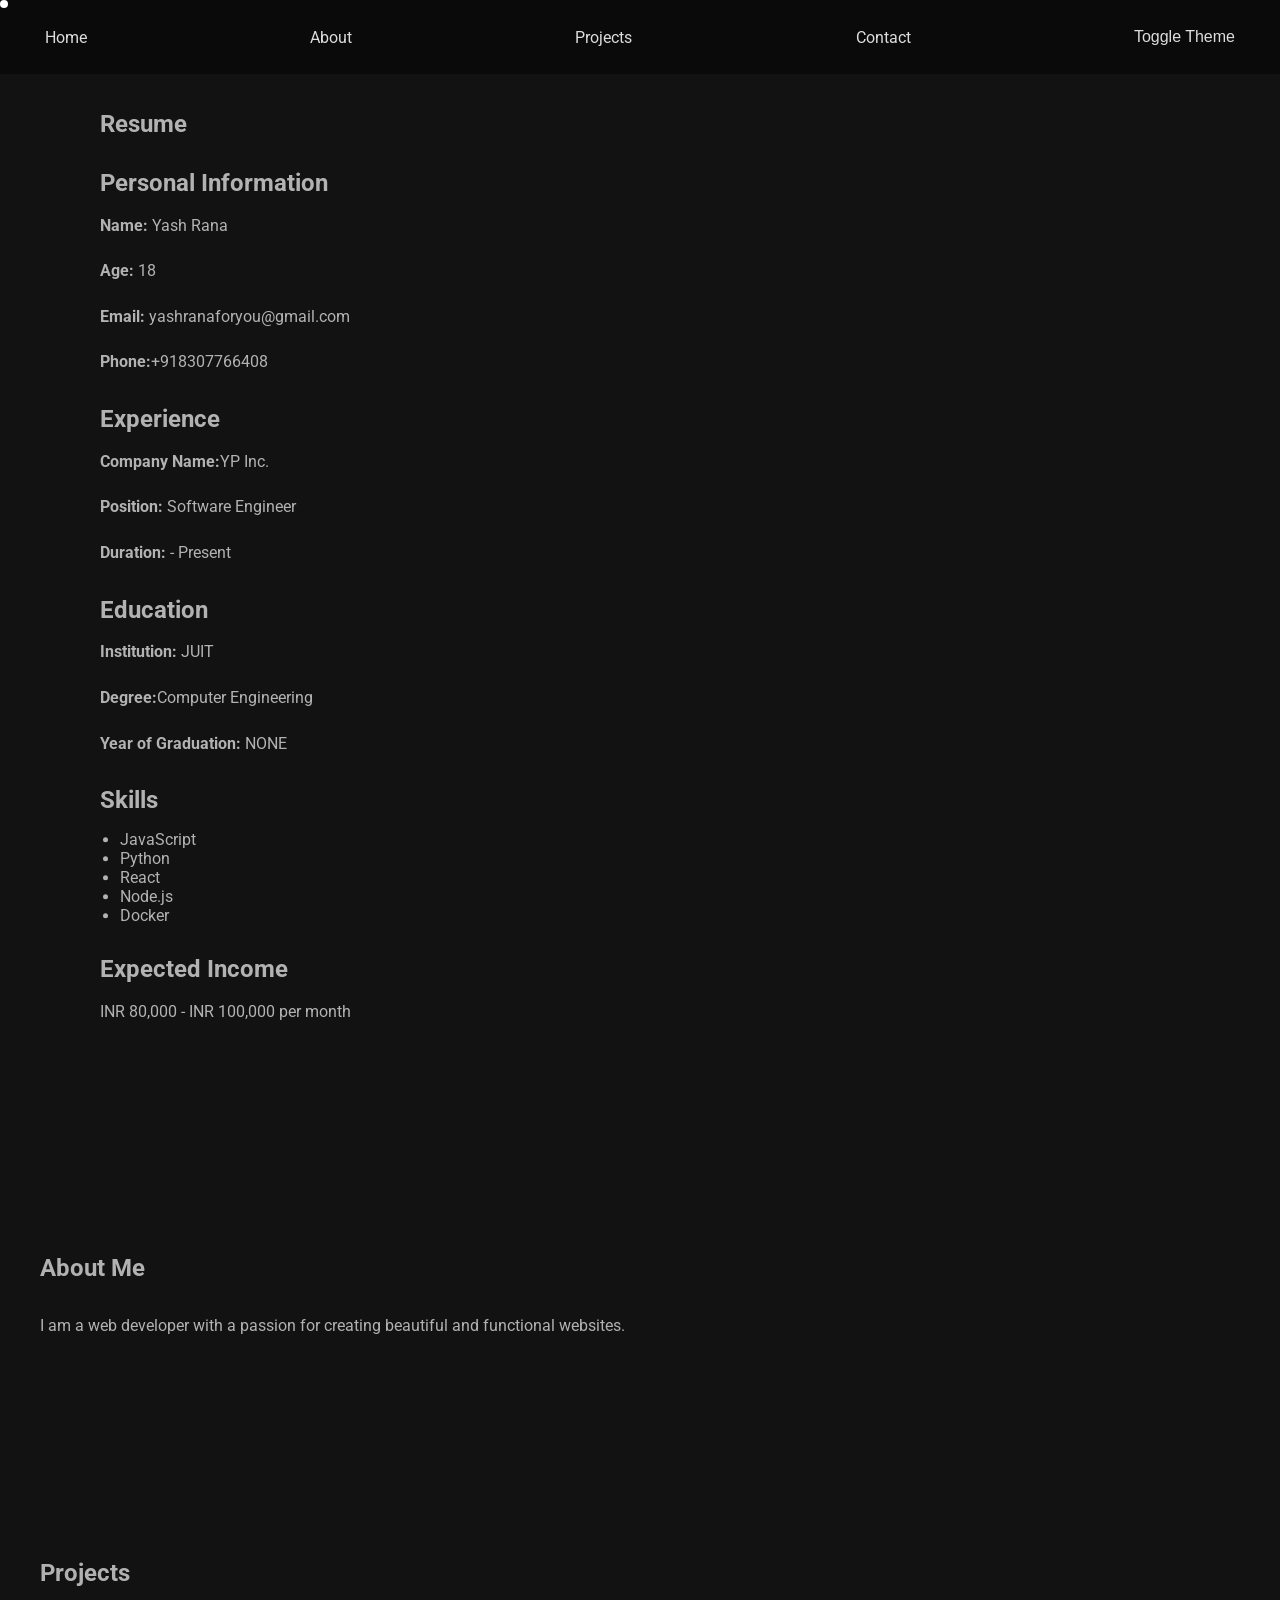
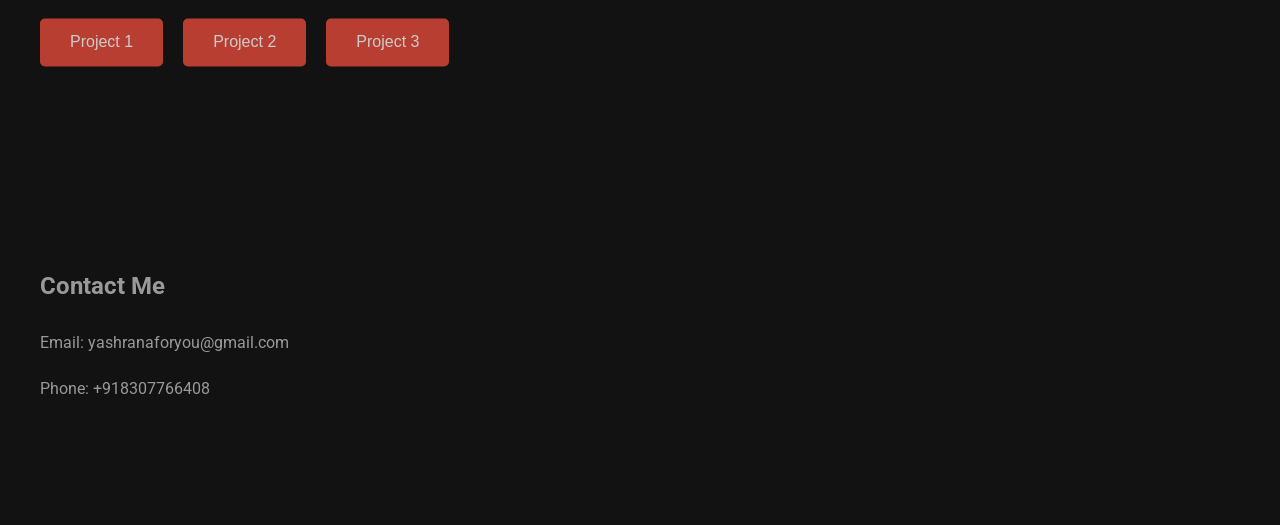
==== index.html @ a1713259 "update homepage layout" ====
<!DOCTYPE html>
<html lang="en">
<head>
    <meta charset="UTF-8">
    <meta name="viewport" content="width=device-width, initial-scale=1.0">
    <title>Portfolio</title>
    <link rel="stylesheet" href="styles.css">
    <link href="https://fonts.googleapis.com/css2?family=Roboto:wght@400;700&display=swap" rel="stylesheet">
</head>
<body class="dark-mode">

    <!-- Custom cursor -->
    <div id="cursor-dot"></div>
    <div id="cursor-glow"></div>

    <header>
        <nav>
            <ul>
                <li><a href="#home">Home</a></li>
                <li><a href="#about">About</a></li>
                <li><a href="#projects">Projects</a></li>
                <li><a href="#contact">Contact</a></li>
                <li><button id="theme-toggle">Toggle Theme</button></li>
            </ul>
        </nav>
    </header>

    <section id="home" class="animated-section">
        <div class="resume-tab">
            <h1>Resume</h1>
            <div class="resume-section">
                <h2>Personal Information</h2>
                <p><strong>Name:</strong> Yash Rana</p>
                <p><strong>Age:</strong> 18</p>
                <p><strong>Email:</strong> yashranaforyou@gmail.com</p>
                <p><strong>Phone:</strong>+918307766408</p>
            </div>
            <div class="resume-section">
                <h2>Experience</h2>
                <p><strong>Company Name:</strong>YP Inc.</p>
                <p><strong>Position:</strong> Software Engineer</p>
                <p><strong>Duration:</strong> - Present</p>
            </div>
            <div class="resume-section">
                <h2>Education</h2>
                <p><strong>Institution:</strong> JUIT </p>
                <p><strong>Degree:</strong>Computer Engineering</p>
                <p><strong>Year of Graduation:</strong> NONE </p>
            </div>
            <div class="resume-section">
                <h2>Skills</h2>
                <ul>
                    <li>JavaScript</li>
                    <li>Python</li>
                    <li>React</li>
                    <li>Node.js</li>
                    <li>Docker</li>
                </ul>
            </div>
            <div class="resume-section">
                <h2>Expected Income</h2>
                <p>INR 80,000 - INR 100,000 per month</p>
            </div>
        </div>
    </section>

    <section id="about" class="animated-section">
        <h2>About Me</h2>
        <p>I am a web developer with a passion for creating beautiful and functional websites.</p>
    </section>

    <section id="projects" class="animated-section">
        <h2>Projects</h2>
        <ul>
            <li><button class="pop-button" onclick="window.location.href='Project1.html'">Project 1</button></li>
            <li><button class="pop-button" onclick="window.location.href='Project2.html'">Project 2</button></li>
            <li><button class="pop-button" onclick="window.location.href='Project3.html'">Project 3</button></li>
        </ul>
    </section>

    <section id="contact" class="animated-section">
        <h2>Contact Me</h2>
        <p>Email: yashranaforyou@gmail.com</p>
        <p>Phone: +918307766408</p>
    </section>

    <script src="https://cdnjs.cloudflare.com/ajax/libs/gsap/3.9.1/gsap.min.js"></script>
    <script src="script.js"></script>
</body>
</html>
---- styles.css ----
/* ── Reset ─────────────────────────────────────── */
* {
    margin: 0;
    padding: 0;
    box-sizing: border-box;
    cursor: none;
}

/* ── Themes ─────────────────────────────────────── */
body.dark-mode {
    background-color: #121212;
    color: #ddd;
    font-family: 'Roboto', sans-serif;
}

body.light-mode {
    background-color: #f9f9f9;
    color: #333;
    font-family: 'Roboto', sans-serif;
}

/* ── Custom Cursor ──────────────────────────────── */

/* The tiny sharp dot — sits exactly on the pointer */
#cursor-dot {
    position: fixed;
    width: 8px;
    height: 8px;
    background: #fff;
    border-radius: 50%;
    pointer-events: none;
    z-index: 999999;
    /* JS will drive left/top via translate so we start off-screen */
    top: 0;
    left: 0;
    will-change: transform;
}

/* The glowing ring that lags behind */
#cursor-glow {
    position: fixed;
    width: 40px;
    height: 40px;
    border-radius: 50%;
    pointer-events: none;
    z-index: 999998;
    top: 0;
    left: 0;
    will-change: transform;
    /* Glowing ring effect */
    border: 2px solid rgba(255, 255, 255, 0.85);
    box-shadow:
        0 0 8px rgba(255, 255, 255, 0.6),
        0 0 20px rgba(255, 255, 255, 0.3),
        inset 0 0 8px rgba(255, 255, 255, 0.1);
    transition: width 0.2s ease, height 0.2s ease,
                border-color 0.2s ease, box-shadow 0.2s ease,
                background-color 0.2s ease;
}

/* Hover state — ring expands and pulses with accent color */
body.cursor-hover #cursor-glow {
    width: 56px;
    height: 56px;
    border-color: rgba(231, 76, 60, 0.9);
    background-color: rgba(231, 76, 60, 0.08);
    box-shadow:
        0 0 12px rgba(231, 76, 60, 0.7),
        0 0 30px rgba(231, 76, 60, 0.4),
        inset 0 0 12px rgba(231, 76, 60, 0.1);
}

body.cursor-hover #cursor-dot {
    background: #e74c3c;
    box-shadow: 0 0 6px #e74c3c;
}

/* ── Header / Nav ───────────────────────────────── */
header {
    background-color: #0a0a0a;
    padding: 20px 30px;
    position: fixed;
    top: 0;
    width: 100%;
    z-index: 1000;
}

nav ul {
    list-style: none;
    display: flex;
    gap: 25px;
    justify-content: space-between;
    align-items: center;
}

nav a, nav button {
    text-decoration: none;
    color: inherit;
    padding: 8px 15px;
    transition: background-color 0.3s ease;
}

nav a:hover {
    background-color: #2a2a2a;
    border-radius: 5px;
}

#theme-toggle {
    background-color: transparent;
    border: none;
    font-size: 16px;
    color: inherit;
}

/* ── Sections ───────────────────────────────────── */
.animated-section {
    padding: 100px 40px;
    opacity: 0;
    transform: translateY(50px);
}

.animated-section h1, .animated-section h2 {
    font-weight: bold;
    margin-bottom: 30px;
    line-height: 1.2;
}

.animated-section p {
    line-height: 1.6;
    margin-bottom: 20px;
}

/* ── Resume ─────────────────────────────────────── */
.resume-tab {
    max-width: 800px;
    margin-left: 5%;
    text-align: left;
}

.resume-section {
    margin-bottom: 30px;
}

.resume-section h2 {
    font-weight: bold;
    margin-bottom: 15px;
}

.resume-section ul {
    list-style-type: disc;
    padding-left: 20px;
}

/* ── Project Buttons ────────────────────────────── */
#projects ul {
    list-style: none;
    display: flex;
    gap: 20px;
    flex-wrap: wrap;
}

.pop-button {
    padding: 15px 30px;
    font-size: 16px;
    color: #fff;
    background-color: #e74c3c;
    border: none;
    border-radius: 5px;
    transition: transform 0.3s ease, box-shadow 0.3s ease;
}

.pop-button:hover {
    transform: scale(1.05);
    box-shadow: 0 4px 20px rgba(231, 76, 60, 0.5);
}

.pop-button:focus {
    outline: none;
}
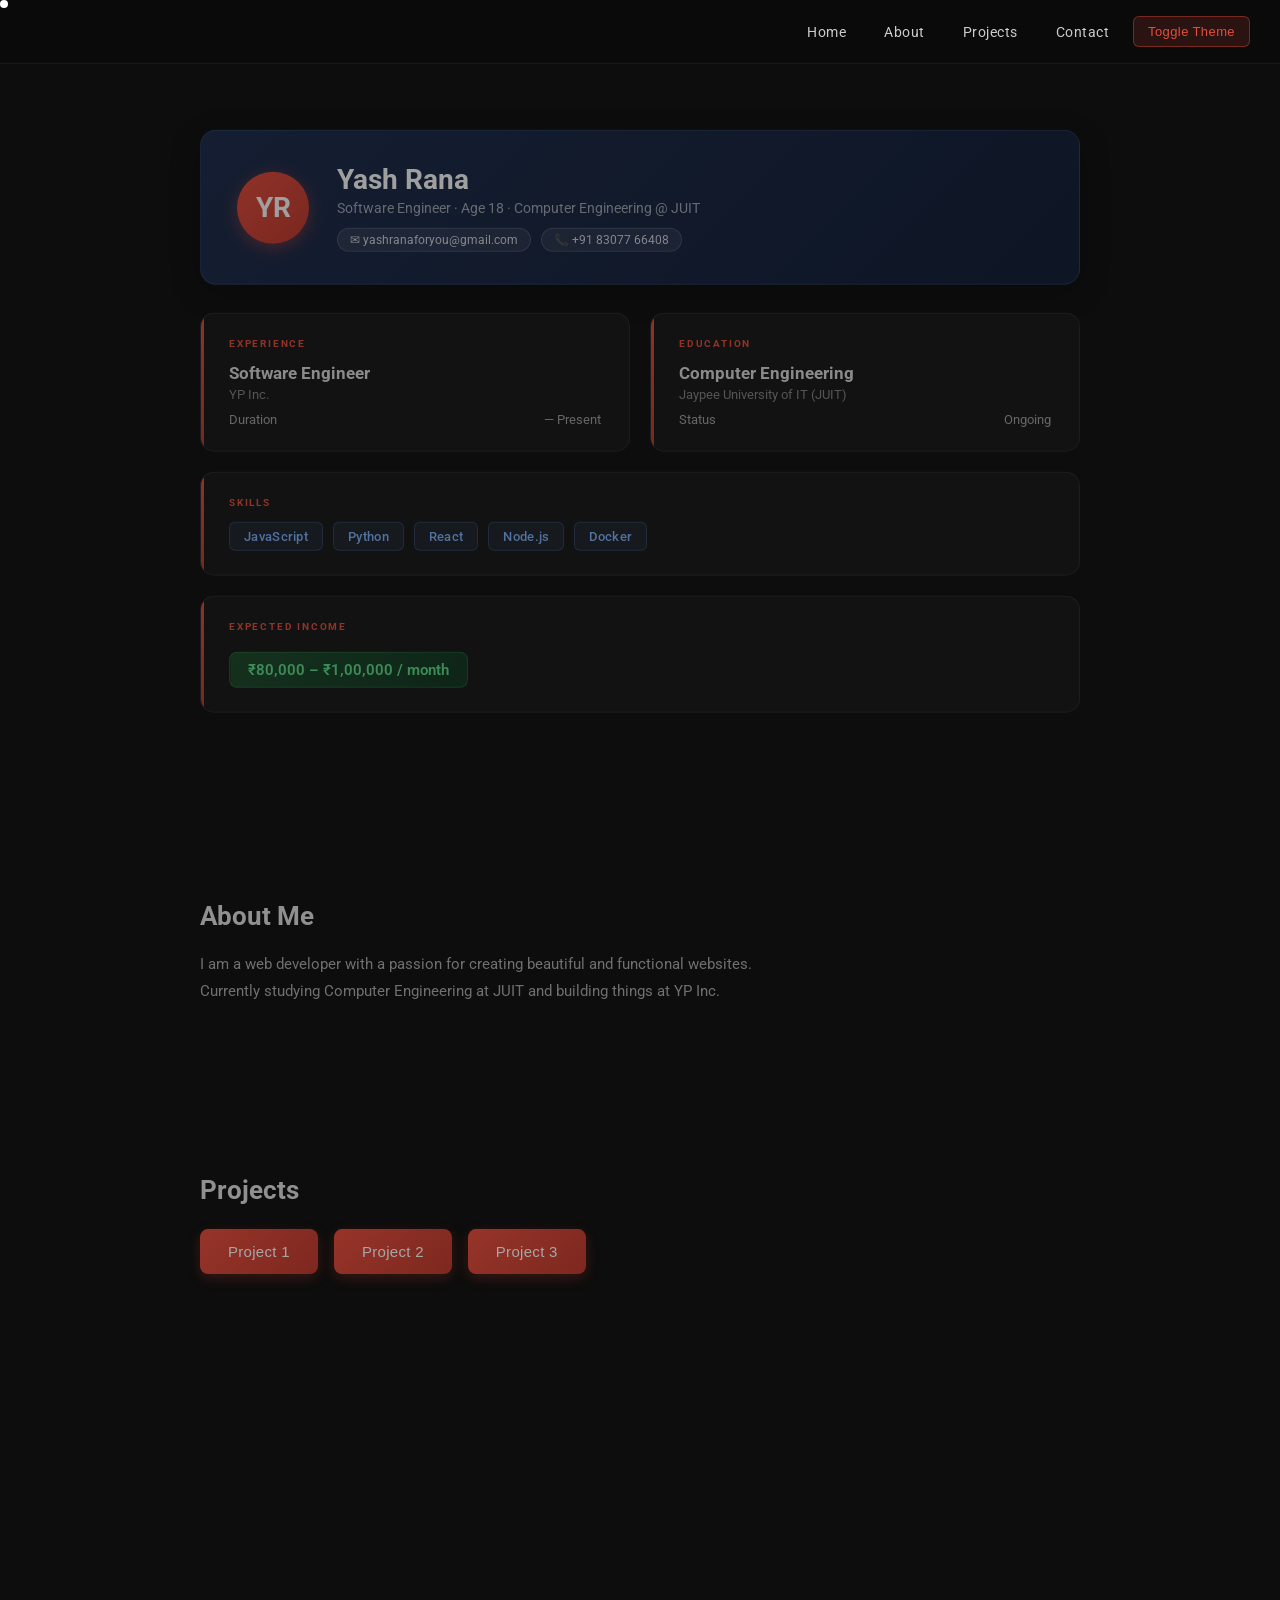
==== commit 64e78d18: "card changes" ====
--- a/index.html
+++ b/index.html
@@ -3,9 +3,9 @@
 <head>
     <meta charset="UTF-8">
     <meta name="viewport" content="width=device-width, initial-scale=1.0">
-    <title>Portfolio</title>
+    <title>Yash Rana — Portfolio</title>
     <link rel="stylesheet" href="styles.css">
-    <link href="https://fonts.googleapis.com/css2?family=Roboto:wght@400;700&display=swap" rel="stylesheet">
+    <link href="https://fonts.googleapis.com/css2?family=Roboto:wght@400;500;700&display=swap" rel="stylesheet">
 </head>
 <body class="dark-mode">
 
@@ -25,48 +25,73 @@
         </nav>
     </header>
 
+    <!-- HOME / RESUME -->
     <section id="home" class="animated-section">
         <div class="resume-tab">
-            <h1>Resume</h1>
-            <div class="resume-section">
-                <h2>Personal Information</h2>
-                <p><strong>Name:</strong> Yash Rana</p>
-                <p><strong>Age:</strong> 18</p>
-                <p><strong>Email:</strong> yashranaforyou@gmail.com</p>
-                <p><strong>Phone:</strong>+918307766408</p>
+
+            <!-- Profile Header Card -->
+            <div class="profile-header">
+                <div class="profile-avatar">YR</div>
+                <div class="profile-info">
+                    <h1>Yash Rana</h1>
+                    <p class="tagline">Software Engineer · Age 18 · Computer Engineering @ JUIT</p>
+                    <div class="contact-chips">
+                        <span class="chip">✉ yashranaforyou@gmail.com</span>
+                        <span class="chip">📞 +91 83077 66408</span>
+                    </div>
+                </div>
             </div>
-            <div class="resume-section">
-                <h2>Experience</h2>
-                <p><strong>Company Name:</strong>YP Inc.</p>
-                <p><strong>Position:</strong> Software Engineer</p>
-                <p><strong>Duration:</strong> - Present</p>
+
+            <!-- Experience + Education row -->
+            <div class="resume-grid">
+                <div class="resume-card">
+                    <div class="card-label">Experience</div>
+                    <div class="card-title">Software Engineer</div>
+                    <div class="card-subtitle">YP Inc.</div>
+                    <div class="card-row">
+                        <span>Duration</span>
+                        <span>— Present</span>
+                    </div>
+                </div>
+                <div class="resume-card">
+                    <div class="card-label">Education</div>
+                    <div class="card-title">Computer Engineering</div>
+                    <div class="card-subtitle">Jaypee University of IT (JUIT)</div>
+                    <div class="card-row">
+                        <span>Status</span>
+                        <span>Ongoing</span>
+                    </div>
+                </div>
             </div>
-            <div class="resume-section">
-                <h2>Education</h2>
-                <p><strong>Institution:</strong> JUIT </p>
-                <p><strong>Degree:</strong>Computer Engineering</p>
-                <p><strong>Year of Graduation:</strong> NONE </p>
+
+            <!-- Skills full-width -->
+            <div class="resume-grid full">
+                <div class="resume-card">
+                    <div class="card-label">Skills</div>
+                    <div class="skills-grid">
+                        <span class="skill-tag">JavaScript</span>
+                        <span class="skill-tag">Python</span>
+                        <span class="skill-tag">React</span>
+                        <span class="skill-tag">Node.js</span>
+                        <span class="skill-tag">Docker</span>
+                    </div>
+                </div>
             </div>
-            <div class="resume-section">
-                <h2>Skills</h2>
-                <ul>
-                    <li>JavaScript</li>
-                    <li>Python</li>
-                    <li>React</li>
-                    <li>Node.js</li>
-                    <li>Docker</li>
-                </ul>
+
+            <!-- Expected Income -->
+            <div class="resume-grid full">
+                <div class="resume-card">
+                    <div class="card-label">Expected Income</div>
+                    <div class="salary-badge">₹80,000 – ₹1,00,000 / month</div>
+                </div>
             </div>
-            <div class="resume-section">
-                <h2>Expected Income</h2>
-                <p>INR 80,000 - INR 100,000 per month</p>
-            </div>
+
         </div>
     </section>
 
     <section id="about" class="animated-section">
         <h2>About Me</h2>
-        <p>I am a web developer with a passion for creating beautiful and functional websites.</p>
+        <p>I am a web developer with a passion for creating beautiful and functional websites. Currently studying Computer Engineering at JUIT and building things at YP Inc.</p>
     </section>
 
     <section id="projects" class="animated-section">
@@ -81,7 +106,7 @@
     <section id="contact" class="animated-section">
         <h2>Contact Me</h2>
         <p>Email: yashranaforyou@gmail.com</p>
-        <p>Phone: +918307766408</p>
+        <p>Phone: +91 83077 66408</p>
     </section>
 
     <script src="https://cdnjs.cloudflare.com/ajax/libs/gsap/3.9.1/gsap.min.js"></script>
--- a/styles.css
+++ b/styles.css
@@ -7,36 +7,51 @@
 }
 
 /* ── Themes ─────────────────────────────────────── */
+:root {
+    --accent: #e74c3c;
+    --card-bg: rgba(255,255,255,0.04);
+    --card-border: rgba(255,255,255,0.08);
+    --tag-bg: rgba(231,76,60,0.15);
+    --tag-color: #e74c3c;
+}
+
 body.dark-mode {
-    background-color: #121212;
+    background-color: #0d0d0d;
     color: #ddd;
     font-family: 'Roboto', sans-serif;
+    --cursor-color: #ffffff;
+    --cursor-glow-border: rgba(255,255,255,0.85);
+    --cursor-glow-shadow1: rgba(255,255,255,0.6);
+    --cursor-glow-shadow2: rgba(255,255,255,0.3);
+    --cursor-glow-inset: rgba(255,255,255,0.1);
 }
 
 body.light-mode {
-    background-color: #f9f9f9;
-    color: #333;
+    background-color: #f4f6fb;
+    color: #1a1a2e;
     font-family: 'Roboto', sans-serif;
+    --cursor-color: #1a4fa8;
+    --cursor-glow-border: rgba(26,79,168,0.85);
+    --cursor-glow-shadow1: rgba(26,79,168,0.6);
+    --cursor-glow-shadow2: rgba(26,79,168,0.3);
+    --cursor-glow-inset: rgba(26,79,168,0.1);
 }
 
 /* ── Custom Cursor ──────────────────────────────── */
-
-/* The tiny sharp dot — sits exactly on the pointer */
 #cursor-dot {
     position: fixed;
     width: 8px;
     height: 8px;
-    background: #fff;
+    background: var(--cursor-color, #fff);
     border-radius: 50%;
     pointer-events: none;
     z-index: 999999;
-    /* JS will drive left/top via translate so we start off-screen */
     top: 0;
     left: 0;
     will-change: transform;
-}
-
-/* The glowing ring that lags behind */
+    transition: background 0.3s ease;
+}
+
 #cursor-glow {
     position: fixed;
     width: 40px;
@@ -47,18 +62,16 @@
     top: 0;
     left: 0;
     will-change: transform;
-    /* Glowing ring effect */
-    border: 2px solid rgba(255, 255, 255, 0.85);
+    border: 2px solid var(--cursor-glow-border, rgba(255,255,255,0.85));
     box-shadow:
-        0 0 8px rgba(255, 255, 255, 0.6),
-        0 0 20px rgba(255, 255, 255, 0.3),
-        inset 0 0 8px rgba(255, 255, 255, 0.1);
+        0 0 8px var(--cursor-glow-shadow1, rgba(255,255,255,0.6)),
+        0 0 20px var(--cursor-glow-shadow2, rgba(255,255,255,0.3)),
+        inset 0 0 8px var(--cursor-glow-inset, rgba(255,255,255,0.1));
     transition: width 0.2s ease, height 0.2s ease,
                 border-color 0.2s ease, box-shadow 0.2s ease,
                 background-color 0.2s ease;
 }
 
-/* Hover state — ring expands and pulses with accent color */
 body.cursor-hover #cursor-glow {
     width: 56px;
     height: 56px;
@@ -78,102 +91,354 @@
 /* ── Header / Nav ───────────────────────────────── */
 header {
     background-color: #0a0a0a;
-    padding: 20px 30px;
+    padding: 16px 30px;
     position: fixed;
     top: 0;
     width: 100%;
     z-index: 1000;
+    border-bottom: 1px solid rgba(255,255,255,0.06);
+    transition: background-color 0.3s ease;
+}
+
+body.light-mode header {
+    background-color: #1a1a2e;
+    border-bottom: 1px solid rgba(255,255,255,0.1);
 }
 
 nav ul {
     list-style: none;
     display: flex;
-    gap: 25px;
+    gap: 10px;
+    justify-content: flex-end;
+    align-items: center;
+    flex-wrap: wrap;
+}
+
+nav a {
+    text-decoration: none;
+    color: #ccc;
+    padding: 8px 14px;
+    border-radius: 6px;
+    font-size: 14px;
+    letter-spacing: 0.5px;
+    transition: background-color 0.3s ease, color 0.3s ease;
+    white-space: nowrap;
+}
+
+nav a:hover {
+    background-color: rgba(255,255,255,0.1);
+    color: #fff;
+}
+
+#theme-toggle {
+    background-color: rgba(231,76,60,0.15);
+    border: 1px solid rgba(231,76,60,0.4);
+    font-size: 13px;
+    color: #e74c3c;
+    padding: 7px 14px;
+    border-radius: 6px;
+    letter-spacing: 0.4px;
+    transition: background-color 0.3s ease;
+    white-space: nowrap;
+}
+
+#theme-toggle:hover {
+    background-color: rgba(231,76,60,0.3);
+}
+
+/* ── Sections ───────────────────────────────────── */
+.animated-section {
+    padding: 110px 40px 60px;
+    opacity: 0;
+    transform: translateY(50px);
+    max-width: 960px;
+    margin: 0 auto;
+}
+
+/* ── Resume / Home ──────────────────────────────── */
+.resume-tab {
+    width: 100%;
+}
+
+/* Profile header card */
+.profile-header {
+    display: flex;
+    align-items: center;
+    gap: 28px;
+    background: linear-gradient(135deg, #1b2a4a 0%, #0f1c35 100%);
+    border: 1px solid rgba(100,140,220,0.2);
+    border-radius: 16px;
+    padding: 32px 36px;
+    margin-bottom: 28px;
+    box-shadow: 0 8px 32px rgba(0,0,0,0.4);
+}
+
+body.light-mode .profile-header {
+    background: linear-gradient(135deg, #1b2a4a 0%, #0f1c35 100%);
+    color: #fff;
+}
+
+.profile-avatar {
+    width: 72px;
+    height: 72px;
+    border-radius: 50%;
+    background: linear-gradient(135deg, #e74c3c, #c0392b);
+    display: flex;
+    align-items: center;
+    justify-content: center;
+    font-size: 28px;
+    font-weight: 700;
+    color: #fff;
+    flex-shrink: 0;
+    box-shadow: 0 4px 16px rgba(231,76,60,0.4);
+}
+
+.profile-info h1 {
+    font-size: 28px;
+    font-weight: 700;
+    color: #fff;
+    margin-bottom: 4px;
+}
+
+.profile-info .tagline {
+    color: rgba(255,255,255,0.6);
+    font-size: 14px;
+    margin-bottom: 12px;
+}
+
+.profile-info .contact-chips {
+    display: flex;
+    gap: 10px;
+    flex-wrap: wrap;
+}
+
+.chip {
+    background: rgba(255,255,255,0.08);
+    border: 1px solid rgba(255,255,255,0.14);
+    color: rgba(255,255,255,0.8);
+    padding: 4px 12px;
+    border-radius: 20px;
+    font-size: 12px;
+}
+
+/* Grid for cards */
+.resume-grid {
+    display: grid;
+    grid-template-columns: 1fr 1fr;
+    gap: 20px;
+    margin-bottom: 20px;
+}
+
+.resume-grid.full {
+    grid-template-columns: 1fr;
+}
+
+/* Individual cards */
+.resume-card {
+    background: var(--card-bg, rgba(255,255,255,0.04));
+    border: 1px solid var(--card-border, rgba(255,255,255,0.08));
+    border-radius: 14px;
+    padding: 24px 28px;
+    position: relative;
+    overflow: hidden;
+    transition: border-color 0.3s ease, transform 0.2s ease;
+}
+
+body.light-mode .resume-card {
+    background: #fff;
+    border: 1px solid #d8e3f0;
+    box-shadow: 0 2px 12px rgba(26,79,168,0.06);
+}
+
+.resume-card:hover {
+    border-color: rgba(231,76,60,0.35);
+    transform: translateY(-2px);
+}
+
+.resume-card::before {
+    content: '';
+    position: absolute;
+    top: 0; left: 0;
+    width: 3px;
+    height: 100%;
+    background: linear-gradient(180deg, #e74c3c, #c0392b);
+    border-radius: 2px 0 0 2px;
+}
+
+.card-label {
+    font-size: 10px;
+    font-weight: 700;
+    letter-spacing: 1.8px;
+    text-transform: uppercase;
+    color: #e74c3c;
+    margin-bottom: 14px;
+}
+
+.card-title {
+    font-size: 17px;
+    font-weight: 700;
+    margin-bottom: 4px;
+    color: inherit;
+}
+
+.card-subtitle {
+    font-size: 13px;
+    opacity: 0.55;
+    margin-bottom: 10px;
+}
+
+.card-row {
+    display: flex;
     justify-content: space-between;
     align-items: center;
-}
-
-nav a, nav button {
-    text-decoration: none;
-    color: inherit;
-    padding: 8px 15px;
-    transition: background-color 0.3s ease;
-}
-
-nav a:hover {
-    background-color: #2a2a2a;
-    border-radius: 5px;
-}
-
-#theme-toggle {
-    background-color: transparent;
-    border: none;
-    font-size: 16px;
-    color: inherit;
-}
-
-/* ── Sections ───────────────────────────────────── */
-.animated-section {
-    padding: 100px 40px;
-    opacity: 0;
-    transform: translateY(50px);
-}
-
-.animated-section h1, .animated-section h2 {
-    font-weight: bold;
-    margin-bottom: 30px;
-    line-height: 1.2;
-}
-
-.animated-section p {
-    line-height: 1.6;
+    font-size: 13px;
+    margin-top: 6px;
+    opacity: 0.7;
+}
+
+/* Skills tags */
+.skills-grid {
+    display: flex;
+    flex-wrap: wrap;
+    gap: 10px;
+    margin-top: 4px;
+}
+
+.skill-tag {
+    background: linear-gradient(135deg, rgba(26,79,168,0.2), rgba(26,79,168,0.08));
+    border: 1px solid rgba(26,79,168,0.3);
+    color: #6fa3ef;
+    padding: 6px 14px;
+    border-radius: 6px;
+    font-size: 13px;
+    font-weight: 500;
+    letter-spacing: 0.3px;
+    transition: transform 0.15s ease;
+}
+
+body.dark-mode .skill-tag {
+    color: #7fb3ff;
+    border-color: rgba(100,160,255,0.25);
+    background: rgba(100,160,255,0.08);
+}
+
+.skill-tag:hover {
+    transform: scale(1.04);
+}
+
+/* Salary badge */
+.salary-badge {
+    display: inline-block;
+    background: linear-gradient(135deg, #1b4a2a, #0f3520);
+    border: 1px solid rgba(60,200,100,0.25);
+    color: #5de08a;
+    padding: 8px 18px;
+    border-radius: 8px;
+    font-size: 15px;
+    font-weight: 600;
+    margin-top: 6px;
+}
+
+/* ── About ──────────────────────────────────────── */
+#about h2 {
+    font-size: 26px;
+    font-weight: 700;
     margin-bottom: 20px;
 }
 
-/* ── Resume ─────────────────────────────────────── */
-.resume-tab {
-    max-width: 800px;
-    margin-left: 5%;
-    text-align: left;
-}
-
-.resume-section {
-    margin-bottom: 30px;
-}
-
-.resume-section h2 {
-    font-weight: bold;
-    margin-bottom: 15px;
-}
-
-.resume-section ul {
-    list-style-type: disc;
-    padding-left: 20px;
-}
-
-/* ── Project Buttons ────────────────────────────── */
+#about p {
+    font-size: 15px;
+    line-height: 1.8;
+    opacity: 0.75;
+    max-width: 600px;
+}
+
+/* ── Projects ───────────────────────────────────── */
+#projects h2 {
+    font-size: 26px;
+    font-weight: 700;
+    margin-bottom: 24px;
+}
+
 #projects ul {
     list-style: none;
     display: flex;
-    gap: 20px;
+    gap: 16px;
     flex-wrap: wrap;
 }
 
 .pop-button {
-    padding: 15px 30px;
-    font-size: 16px;
+    padding: 14px 28px;
+    font-size: 15px;
     color: #fff;
-    background-color: #e74c3c;
+    background: linear-gradient(135deg, #e74c3c, #c0392b);
     border: none;
-    border-radius: 5px;
-    transition: transform 0.3s ease, box-shadow 0.3s ease;
+    border-radius: 8px;
+    box-shadow: 0 4px 14px rgba(231,76,60,0.3);
+    transition: transform 0.2s ease, box-shadow 0.2s ease;
+    letter-spacing: 0.3px;
 }
 
 .pop-button:hover {
     transform: scale(1.05);
-    box-shadow: 0 4px 20px rgba(231, 76, 60, 0.5);
+    box-shadow: 0 6px 24px rgba(231,76,60,0.5);
 }
 
 .pop-button:focus {
     outline: none;
+}
+
+/* ── Contact ────────────────────────────────────── */
+#contact h2 {
+    font-size: 26px;
+    font-weight: 700;
+    margin-bottom: 20px;
+}
+
+#contact p {
+    font-size: 14px;
+    line-height: 2;
+    opacity: 0.7;
+}
+
+/* ── Mobile ─────────────────────────────────────── */
+@media (max-width: 700px) {
+    * { cursor: auto !important; }
+    #cursor-dot, #cursor-glow { display: none; }
+
+    header { padding: 12px 16px; }
+
+    nav ul {
+        gap: 6px;
+        justify-content: center;
+    }
+
+    nav a {
+        font-size: 12px;
+        padding: 6px 10px;
+    }
+
+    #theme-toggle {
+        font-size: 11px;
+        padding: 6px 10px;
+    }
+
+    .animated-section {
+        padding: 90px 20px 40px;
+    }
+
+    .profile-header {
+        flex-direction: column;
+        text-align: center;
+        padding: 24px 20px;
+        gap: 16px;
+    }
+
+    .profile-info .contact-chips {
+        justify-content: center;
+    }
+
+    .resume-grid {
+        grid-template-columns: 1fr;
+    }
 }
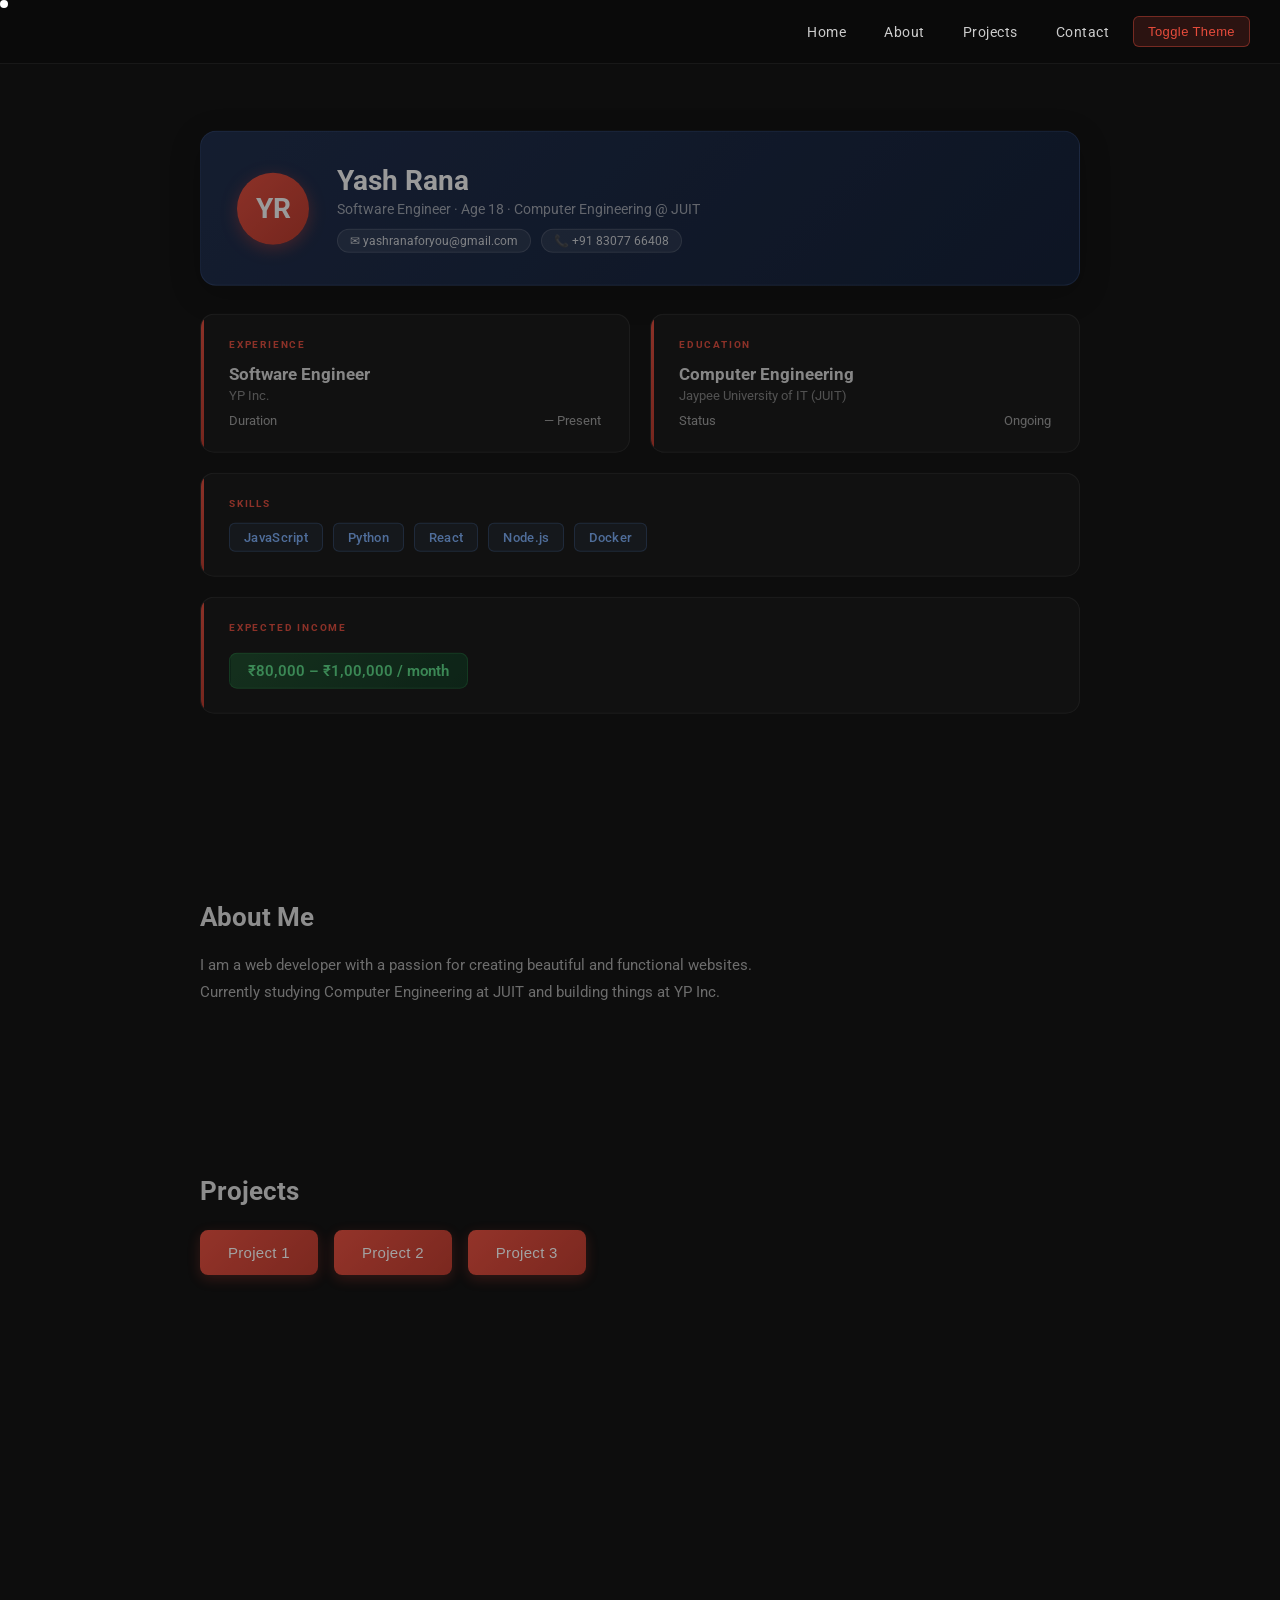
==== commit 8bd2fa34: "update" ====
--- a/index.html
+++ b/index.html
@@ -98,7 +98,7 @@
         <h2>Projects</h2>
         <ul>
             <li><button class="pop-button" onclick="window.location.href='Project1.html'">Project 1</button></li>
-            <li><button class="pop-button" onclick="window.location.href='Project2.html'">Project 2</button></li>
+            <li><button class="pop-button" onclick="window.location.href='P2/Project2.html'">Project 2</button></li>
             <li><button class="pop-button" onclick="window.location.href='Project3.html'">Project 3</button></li>
         </ul>
     </section>
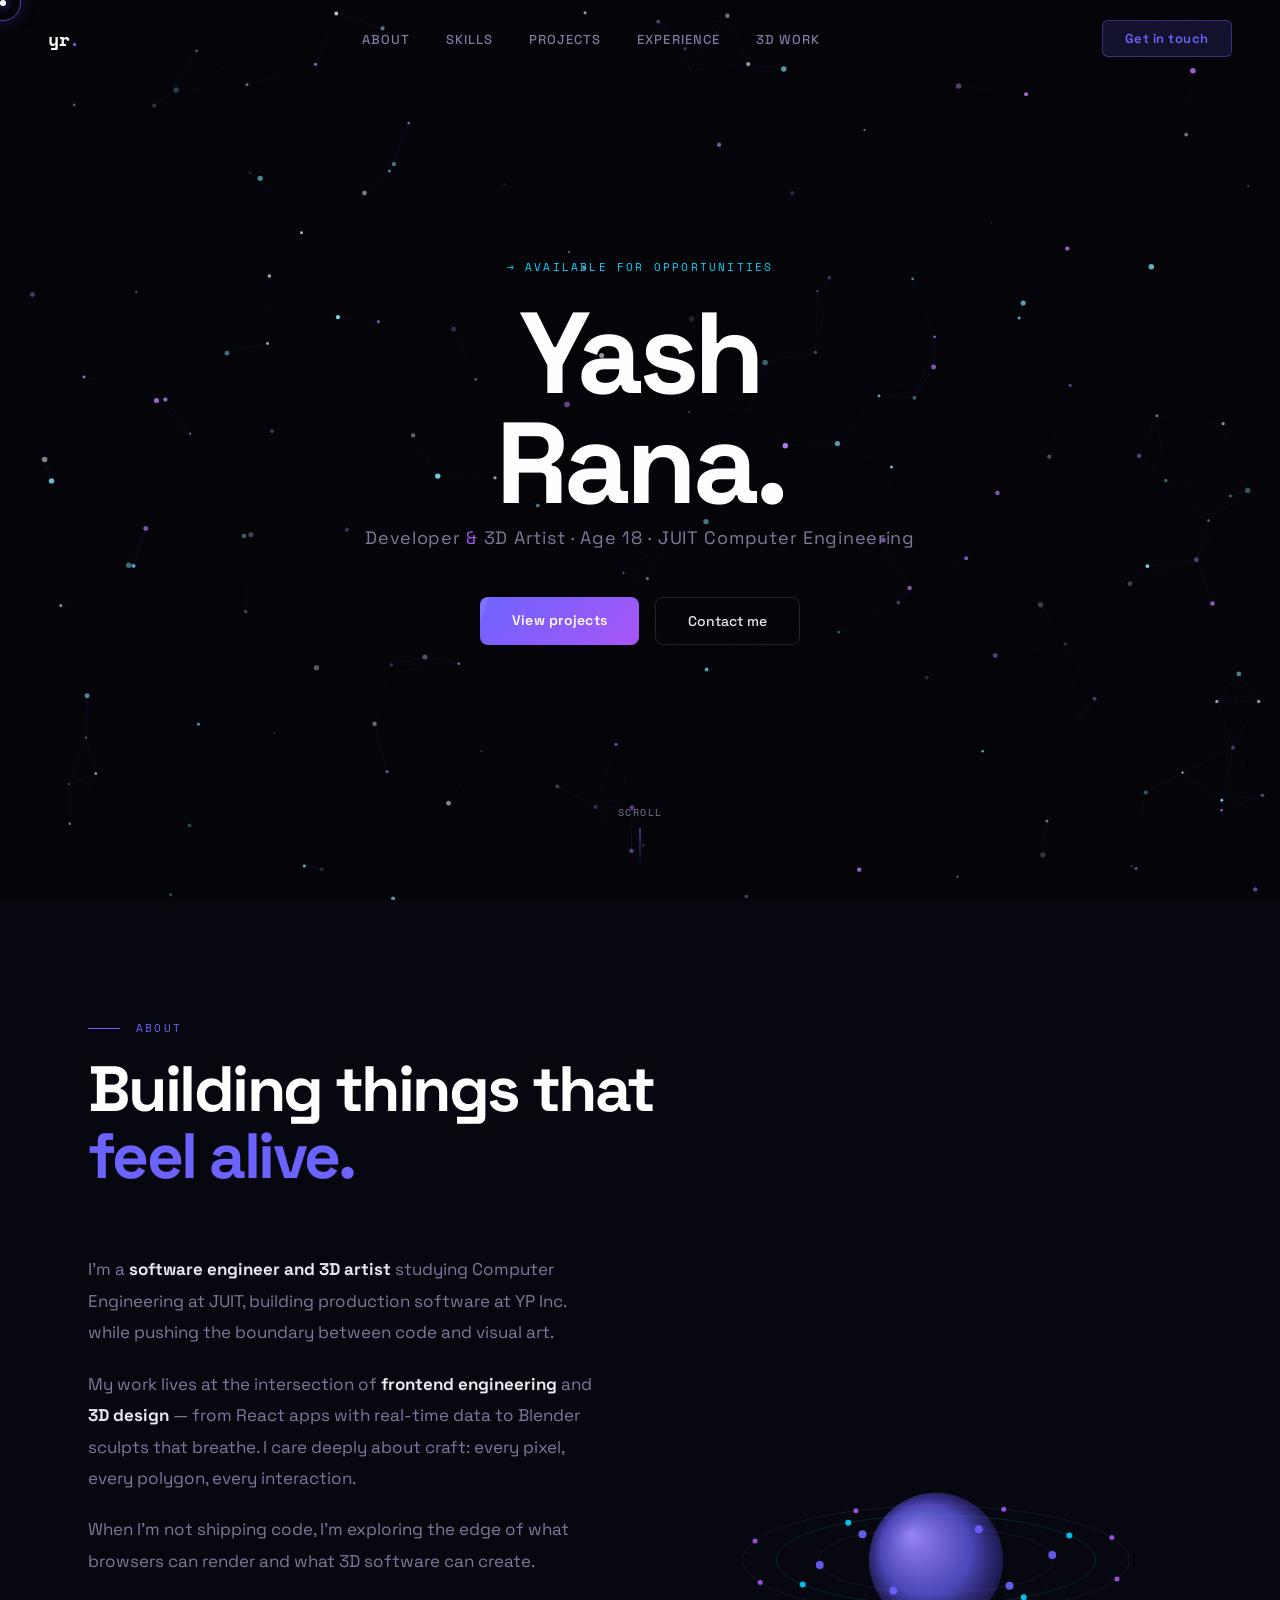
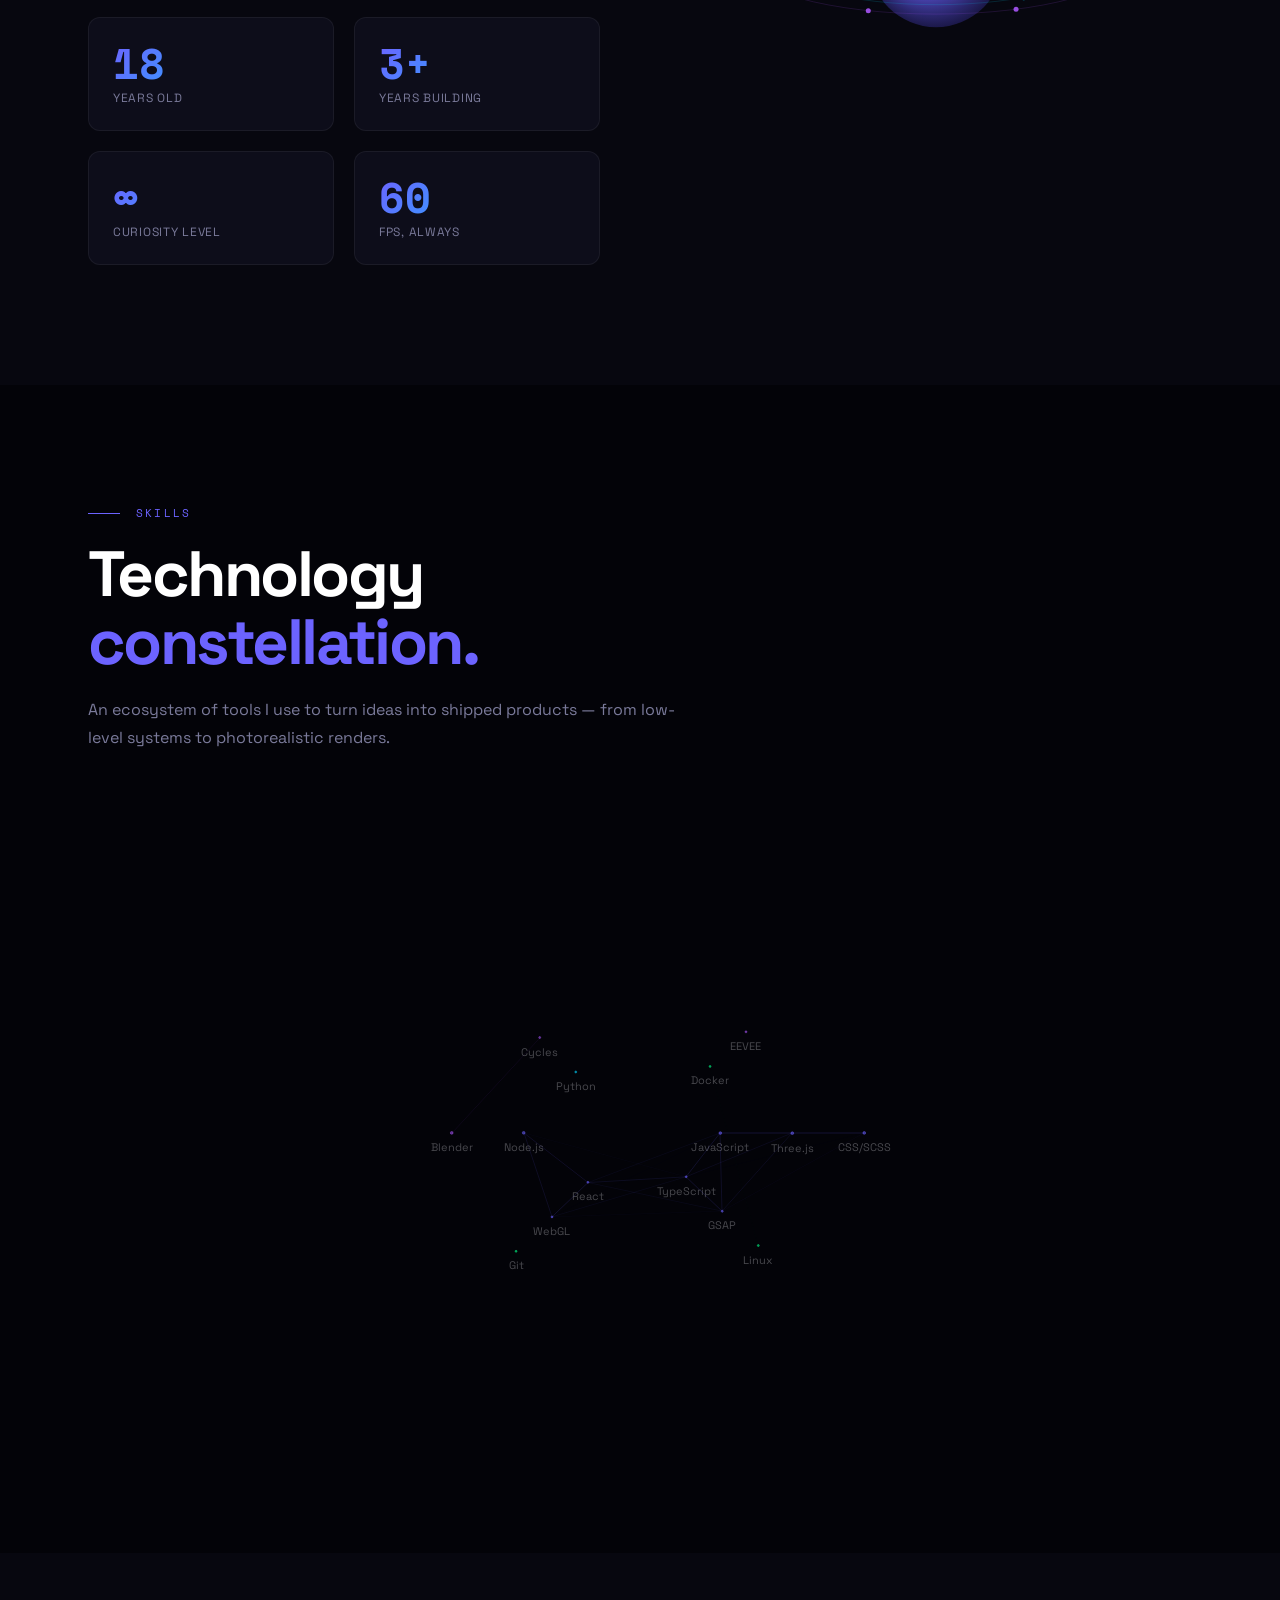
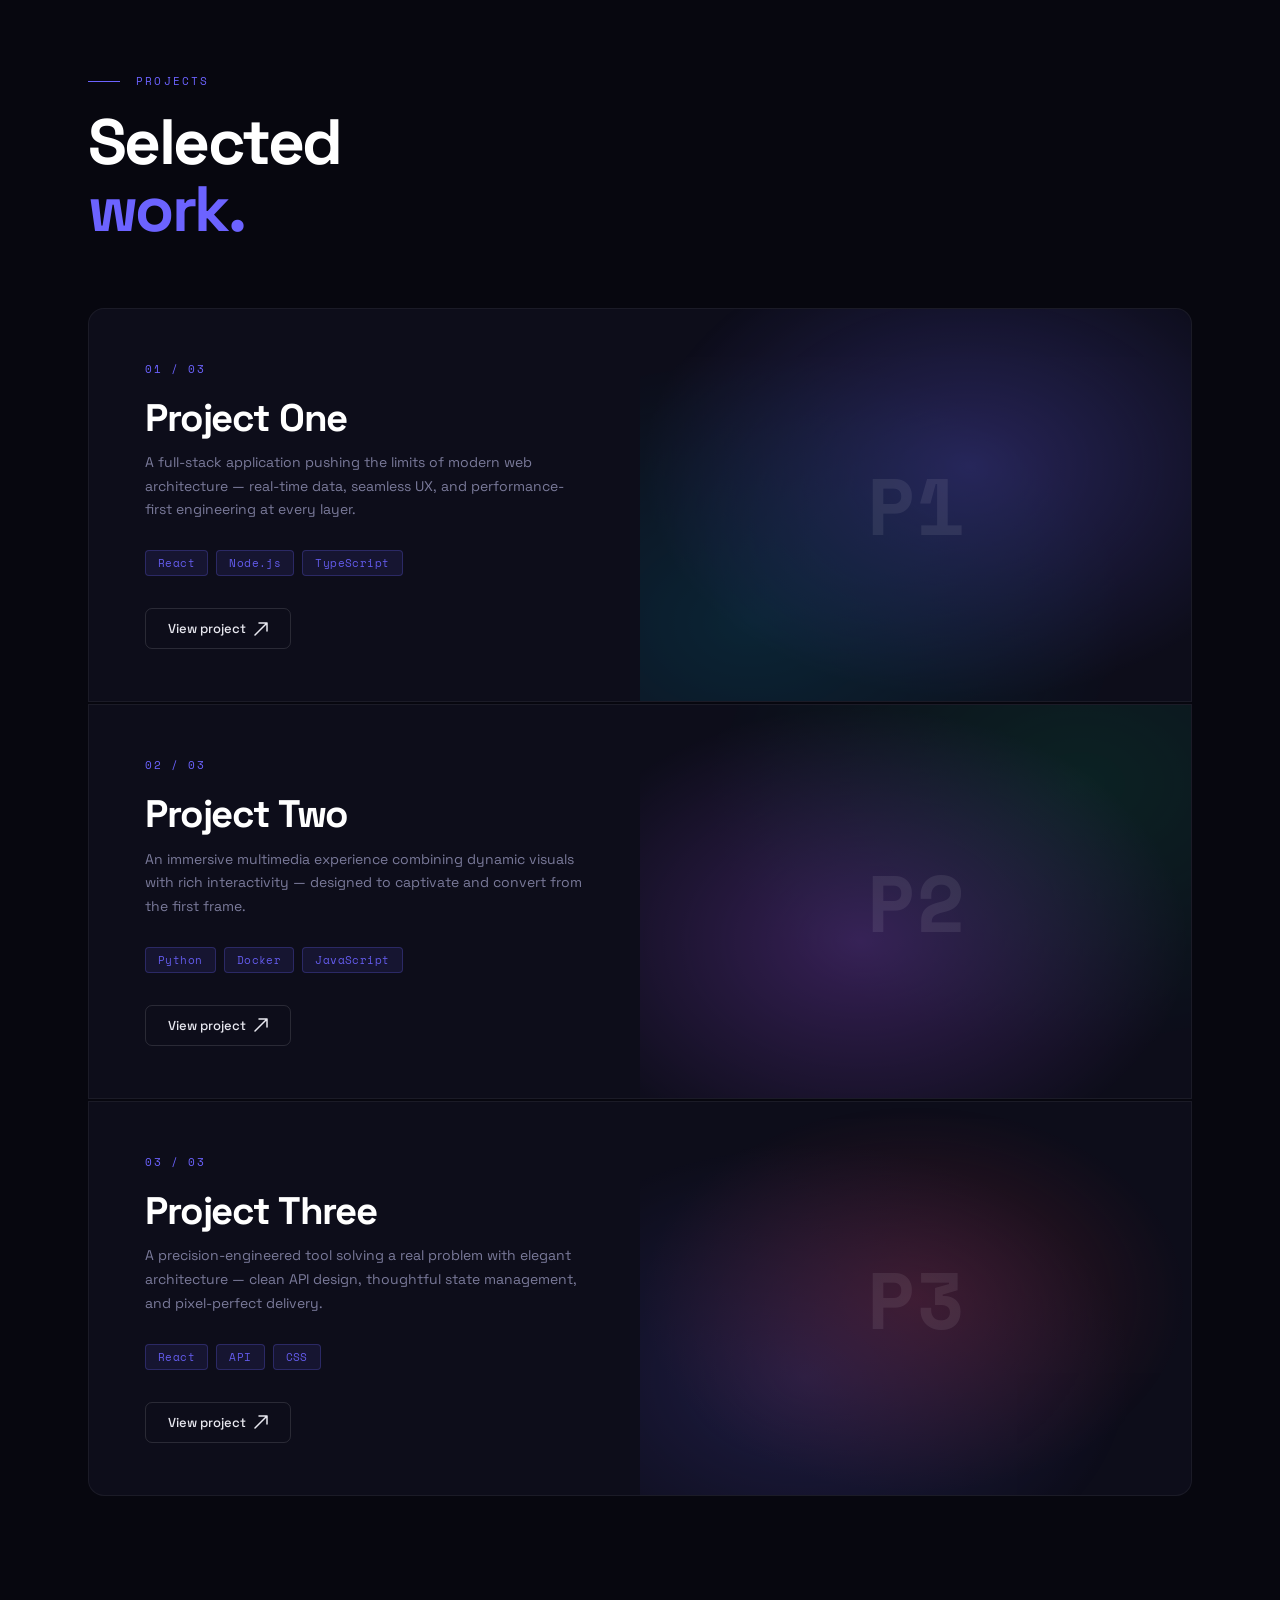
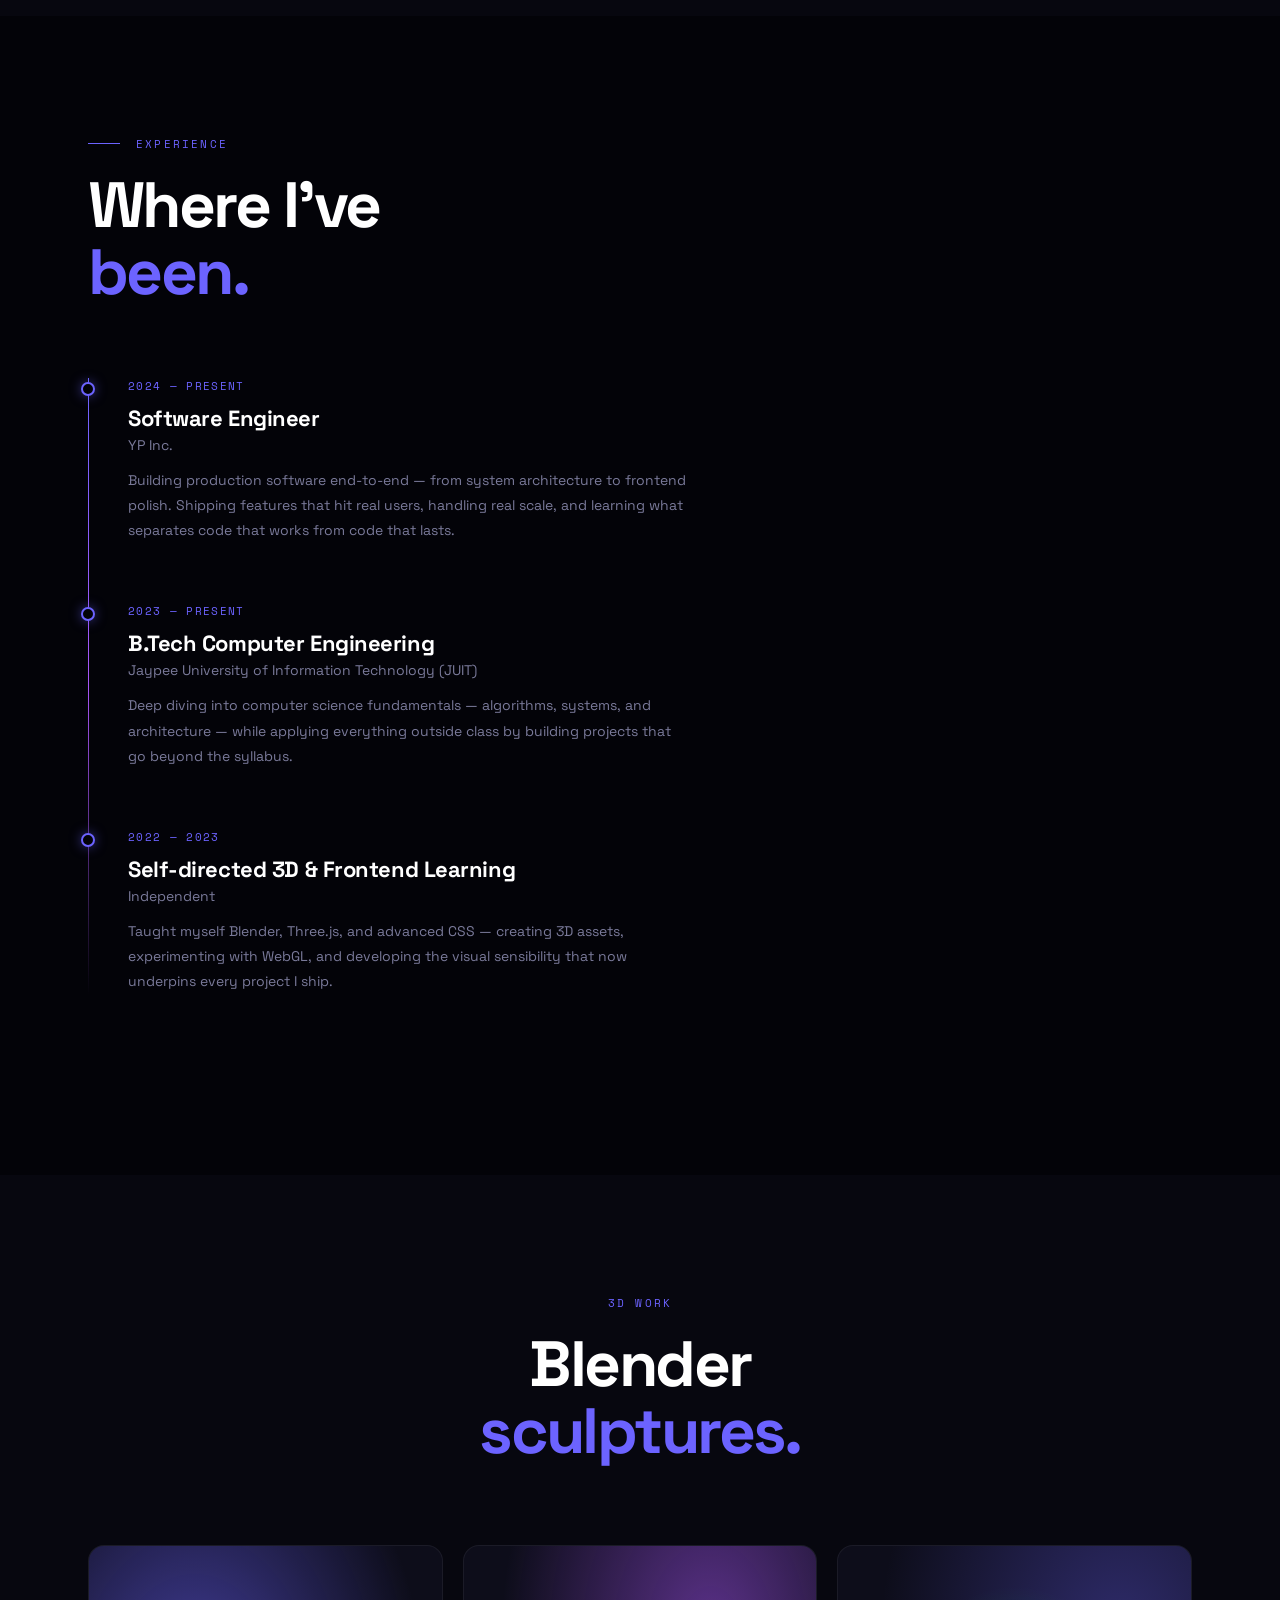
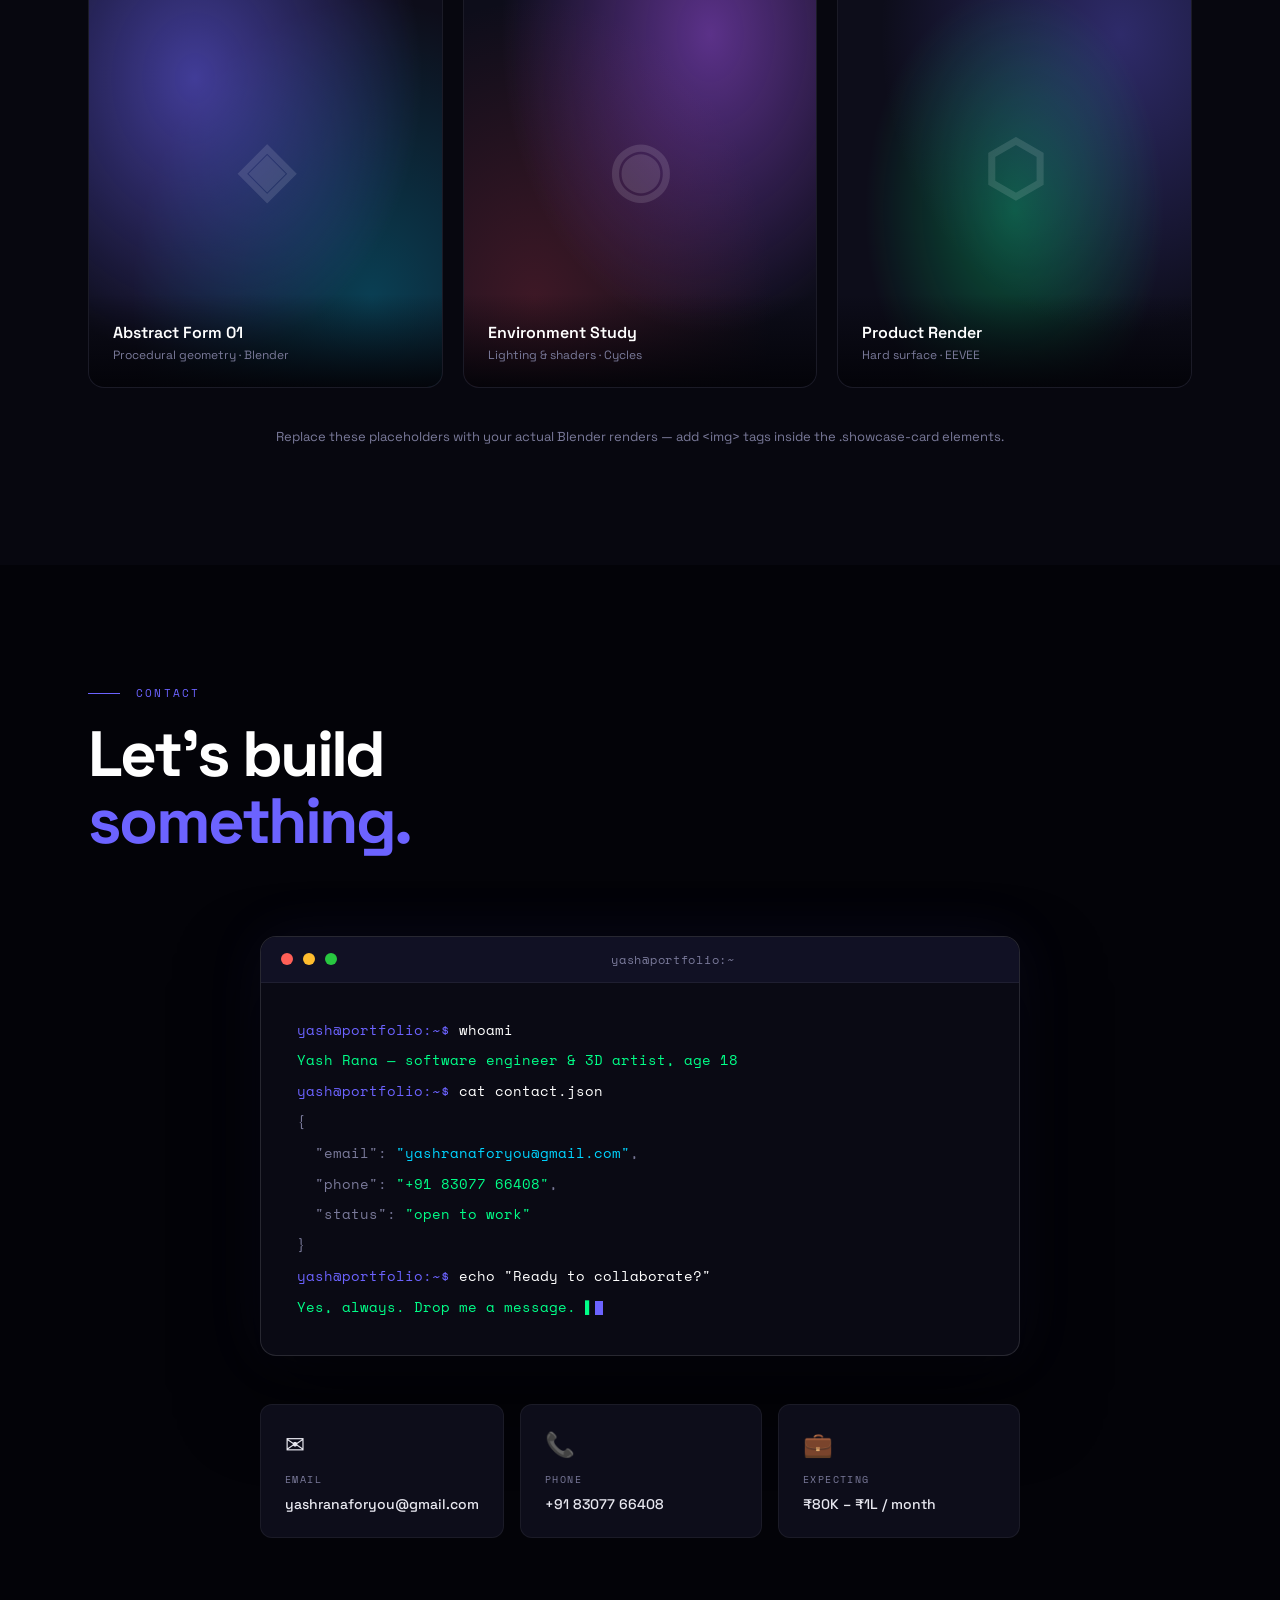
==== commit 7d2d526c: "Add files via upload" ====
--- a/index.html
+++ b/index.html
@@ -1,115 +1,1215 @@
 <!DOCTYPE html>
 <html lang="en">
 <head>
-    <meta charset="UTF-8">
-    <meta name="viewport" content="width=device-width, initial-scale=1.0">
-    <title>Yash Rana — Portfolio</title>
-    <link rel="stylesheet" href="styles.css">
-    <link href="https://fonts.googleapis.com/css2?family=Roboto:wght@400;500;700&display=swap" rel="stylesheet">
+<meta charset="UTF-8">
+<meta name="viewport" content="width=device-width, initial-scale=1.0">
+<title>Yash Rana — Developer & 3D Artist</title>
+<link rel="preconnect" href="https://fonts.googleapis.com">
+<link rel="preconnect" href="https://fonts.gstatic.com" crossorigin>
+<link href="https://fonts.googleapis.com/css2?family=Space+Grotesk:wght@300;400;500;600;700&family=Space+Mono:wght@400;700&display=swap" rel="stylesheet">
+<style>
+/* ── RESET & BASE ── */
+*,*::before,*::after{margin:0;padding:0;box-sizing:border-box;}
+:root{
+  --black:#030308;
+  --void:#07070f;
+  --surface:#0d0d1a;
+  --surface2:#121225;
+  --border:rgba(255,255,255,0.06);
+  --border2:rgba(255,255,255,0.12);
+  --text:#e8e8f0;
+  --muted:#7a7a9a;
+  --accent:#6c63ff;
+  --accent2:#a855f7;
+  --cyan:#00d4ff;
+  --green:#00ff88;
+  --red:#ff4455;
+  --font-sans:'Space Grotesk',sans-serif;
+  --font-mono:'Space Mono',monospace;
+}
+html{scroll-behavior:smooth;overflow-x:hidden;}
+body{
+  background:var(--black);
+  color:var(--text);
+  font-family:var(--font-sans);
+  cursor:none;
+  overflow-x:hidden;
+  -webkit-font-smoothing:antialiased;
+}
+::selection{background:rgba(108,99,255,0.35);color:#fff;}
+
+/* ── CUSTOM CURSOR ── */
+#cur-dot,#cur-ring{
+  position:fixed;
+  border-radius:50%;
+  pointer-events:none;
+  z-index:99999;
+  top:0;left:0;
+  will-change:transform;
+}
+#cur-dot{
+  width:6px;height:6px;
+  background:#fff;
+  box-shadow:0 0 8px var(--accent);
+  transition:background .2s,transform .1s;
+}
+#cur-ring{
+  width:36px;height:36px;
+  border:1.5px solid rgba(108,99,255,0.7);
+  box-shadow:0 0 16px rgba(108,99,255,0.25);
+  transition:width .25s,height .25s,border-color .25s,opacity .25s;
+  margin-left:-15px;margin-top:-15px;
+}
+body.cur-hover #cur-ring{width:52px;height:52px;border-color:var(--cyan);box-shadow:0 0 24px rgba(0,212,255,0.3);margin-left:-23px;margin-top:-23px;}
+body.cur-hover #cur-dot{background:var(--cyan);box-shadow:0 0 10px var(--cyan);}
+
+/* ── NAV ── */
+nav{
+  position:fixed;top:0;left:0;right:0;
+  z-index:1000;
+  padding:20px 48px;
+  display:flex;align-items:center;justify-content:space-between;
+  transition:background .4s,backdrop-filter .4s,padding .4s;
+}
+nav.scrolled{background:rgba(3,3,8,0.85);backdrop-filter:blur(20px);padding:14px 48px;border-bottom:1px solid var(--border);}
+.nav-logo{
+  font-family:var(--font-mono);
+  font-size:18px;font-weight:700;
+  color:#fff;
+  letter-spacing:-.02em;
+  text-decoration:none;
+}
+.nav-logo span{color:var(--accent);}
+.nav-links{display:flex;gap:36px;list-style:none;}
+.nav-links a{
+  text-decoration:none;
+  color:var(--muted);
+  font-size:13px;
+  font-weight:500;
+  letter-spacing:.08em;
+  text-transform:uppercase;
+  transition:color .2s;
+  position:relative;
+}
+.nav-links a::after{
+  content:'';position:absolute;bottom:-4px;left:0;right:0;
+  height:1px;background:var(--accent);
+  transform:scaleX(0);transform-origin:left;
+  transition:transform .3s;
+}
+.nav-links a:hover{color:#fff;}
+.nav-links a:hover::after{transform:scaleX(1);}
+.nav-cta{
+  background:rgba(108,99,255,0.15);
+  border:1px solid rgba(108,99,255,0.4);
+  color:var(--accent);
+  padding:9px 22px;border-radius:6px;
+  font-size:13px;font-weight:600;
+  text-decoration:none;
+  letter-spacing:.04em;
+  transition:background .2s,border-color .2s,color .2s;
+}
+.nav-cta:hover{background:rgba(108,99,255,0.3);border-color:var(--accent);color:#fff;}
+
+/* ── HERO ── */
+#hero{
+  position:relative;
+  width:100%;height:100vh;
+  display:flex;align-items:center;justify-content:center;
+  overflow:hidden;
+}
+#hero-canvas{
+  position:absolute;inset:0;
+  width:100%;height:100%;
+}
+.hero-content{
+  position:relative;z-index:10;
+  text-align:center;
+  padding:0 20px;
+}
+.hero-tag{
+  display:inline-block;
+  font-family:var(--font-mono);
+  font-size:11px;letter-spacing:.2em;
+  color:var(--cyan);
+  text-transform:uppercase;
+  margin-bottom:24px;
+  opacity:0;
+}
+.hero-name{
+  font-size:clamp(56px,9vw,120px);
+  font-weight:700;
+  line-height:.95;
+  letter-spacing:-.04em;
+  color:#fff;
+  overflow:hidden;
+  margin-bottom:8px;
+}
+.hero-name .line{
+  display:block;
+  transform:translateY(110%);
+  opacity:0;
+}
+.hero-sub{
+  font-size:clamp(14px,2vw,18px);
+  color:var(--muted);
+  font-weight:400;
+  letter-spacing:.04em;
+  margin-bottom:48px;
+  opacity:0;
+}
+.hero-sub span{color:var(--accent2);}
+.hero-btns{
+  display:flex;gap:16px;justify-content:center;flex-wrap:wrap;
+  opacity:0;
+}
+.btn-primary{
+  background:linear-gradient(135deg,var(--accent),var(--accent2));
+  color:#fff;border:none;
+  padding:14px 32px;border-radius:8px;
+  font-family:var(--font-sans);
+  font-size:14px;font-weight:600;
+  letter-spacing:.02em;
+  cursor:none;
+  position:relative;overflow:hidden;
+  transition:transform .2s,box-shadow .2s;
+  text-decoration:none;display:inline-block;
+}
+.btn-primary::before{
+  content:'';position:absolute;inset:0;
+  background:rgba(255,255,255,0.1);
+  transform:translateX(-100%) skewX(-20deg);
+  transition:transform .4s;
+}
+.btn-primary:hover::before{transform:translateX(120%) skewX(-20deg);}
+.btn-primary:hover{transform:translateY(-2px);box-shadow:0 16px 40px rgba(108,99,255,0.4);}
+.btn-ghost{
+  border:1px solid var(--border2);
+  color:var(--text);
+  padding:14px 32px;border-radius:8px;
+  font-family:var(--font-sans);
+  font-size:14px;font-weight:500;
+  cursor:none;
+  background:transparent;
+  transition:border-color .2s,background .2s;
+  text-decoration:none;display:inline-block;
+}
+.btn-ghost:hover{border-color:var(--accent);background:rgba(108,99,255,0.08);}
+.scroll-hint{
+  position:absolute;bottom:32px;left:50%;transform:translateX(-50%);
+  display:flex;flex-direction:column;align-items:center;gap:8px;
+  opacity:0;animation:scrollFade 2s ease 2.5s forwards;
+}
+.scroll-hint span{font-family:var(--font-mono);font-size:10px;letter-spacing:.15em;color:var(--muted);text-transform:uppercase;}
+.scroll-line{width:1px;height:40px;background:linear-gradient(to bottom,var(--accent),transparent);animation:scrollLine 1.5s ease infinite;}
+@keyframes scrollFade{to{opacity:1;}}
+@keyframes scrollLine{0%{transform:scaleY(0);transform-origin:top;}50%{transform:scaleY(1);transform-origin:top;}51%{transform-origin:bottom;}100%{transform:scaleY(0);transform-origin:bottom;}}
+
+/* ── SECTION SHELL ── */
+section{position:relative;padding:120px 0;overflow:hidden;}
+.container{max-width:1200px;margin:0 auto;padding:0 48px;}
+.section-eyebrow{
+  display:flex;align-items:center;gap:16px;
+  margin-bottom:20px;
+  font-family:var(--font-mono);
+  font-size:11px;letter-spacing:.2em;
+  color:var(--accent);text-transform:uppercase;
+}
+.section-eyebrow::before{content:'';flex:0 0 32px;height:1px;background:var(--accent);}
+.section-title{
+  font-size:clamp(36px,5vw,64px);
+  font-weight:700;
+  letter-spacing:-.04em;
+  line-height:1.05;
+  color:#fff;
+}
+.section-title em{font-style:normal;color:var(--accent);}
+
+/* ── ABOUT ── */
+#about{background:var(--void);}
+.about-grid{
+  display:grid;grid-template-columns:1fr 1fr;
+  gap:80px;align-items:center;margin-top:64px;
+}
+.about-text p{
+  font-size:17px;line-height:1.85;
+  color:var(--muted);margin-bottom:20px;
+}
+.about-text p strong{color:var(--text);}
+.about-stats{
+  display:grid;grid-template-columns:1fr 1fr;
+  gap:20px;margin-top:40px;
+}
+.stat-card{
+  background:var(--surface);
+  border:1px solid var(--border);
+  border-radius:12px;padding:24px;
+  transition:border-color .3s,transform .3s;
+}
+.stat-card:hover{border-color:rgba(108,99,255,0.4);transform:translateY(-3px);}
+.stat-num{
+  font-size:42px;font-weight:700;
+  font-family:var(--font-mono);
+  line-height:1;margin-bottom:6px;
+  background:linear-gradient(135deg,var(--accent),var(--cyan));
+  -webkit-background-clip:text;-webkit-text-fill-color:transparent;background-clip:text;
+}
+.stat-label{font-size:12px;color:var(--muted);letter-spacing:.06em;text-transform:uppercase;}
+.about-visual{
+  position:relative;
+  display:flex;align-items:center;justify-content:center;
+}
+#about-canvas{width:100%;aspect-ratio:1;max-width:420px;}
+
+/* ── SKILLS ── */
+#skills{background:var(--black);}
+.skills-intro{max-width:600px;color:var(--muted);font-size:16px;line-height:1.8;margin-top:20px;}
+.skills-universe{
+  margin-top:80px;
+  position:relative;
+  height:600px;
+  display:flex;align-items:center;justify-content:center;
+}
+#skills-canvas{
+  position:absolute;inset:0;
+  width:100%;height:100%;
+}
+.skill-hud{
+  position:absolute;bottom:0;left:0;right:0;
+  display:flex;justify-content:center;gap:12px;flex-wrap:wrap;
+  pointer-events:none;opacity:0;
+  transition:opacity .4s;
+}
+.skill-tag-pill{
+  background:var(--surface);
+  border:1px solid var(--border2);
+  color:var(--text);
+  padding:6px 14px;border-radius:20px;
+  font-size:12px;font-weight:500;
+  font-family:var(--font-mono);
+}
+
+/* ── PROJECTS ── */
+#projects{background:var(--void);}
+.projects-grid{
+  margin-top:80px;
+  display:grid;gap:2px;
+}
+.project-item{
+  position:relative;
+  background:var(--surface);
+  border:1px solid var(--border);
+  border-radius:0;
+  overflow:hidden;
+  cursor:none;
+  transition:border-color .3s;
+  display:grid;
+  grid-template-columns:1fr 1fr;
+  min-height:320px;
+}
+.project-item:first-child{border-radius:16px 16px 0 0;}
+.project-item:last-child{border-radius:0 0 16px 16px;}
+.project-item:only-child{border-radius:16px;}
+.project-item:hover{border-color:rgba(108,99,255,0.35);}
+.project-info{
+  padding:52px 56px;
+  display:flex;flex-direction:column;justify-content:space-between;
+  position:relative;z-index:2;
+}
+.project-num{
+  font-family:var(--font-mono);
+  font-size:11px;letter-spacing:.15em;
+  color:var(--accent);margin-bottom:20px;
+}
+.project-title{
+  font-size:clamp(24px,3vw,40px);
+  font-weight:700;letter-spacing:-.03em;
+  color:#fff;margin-bottom:12px;
+  line-height:1.1;
+}
+.project-desc{font-size:14px;color:var(--muted);line-height:1.7;margin-bottom:28px;}
+.project-tech{
+  display:flex;gap:8px;flex-wrap:wrap;margin-bottom:32px;
+}
+.tech-badge{
+  background:rgba(108,99,255,0.1);
+  border:1px solid rgba(108,99,255,0.25);
+  color:rgba(108,99,255,0.9);
+  padding:4px 12px;border-radius:4px;
+  font-size:11px;font-weight:500;
+  font-family:var(--font-mono);
+  letter-spacing:.04em;
+}
+.project-link{
+  display:inline-flex;align-items:center;gap:8px;
+  background:transparent;
+  border:1px solid var(--border2);
+  color:var(--text);
+  padding:11px 22px;border-radius:7px;
+  font-size:13px;font-weight:500;
+  font-family:var(--font-sans);
+  text-decoration:none;
+  cursor:none;
+  align-self:flex-start;
+  transition:border-color .2s,background .2s,color .2s;
+}
+.project-link:hover{border-color:var(--accent);background:rgba(108,99,255,0.12);color:#fff;}
+.project-link svg{transition:transform .2s;}
+.project-link:hover svg{transform:translate(3px,-3px);}
+.project-visual{
+  position:relative;overflow:hidden;
+  display:flex;align-items:center;justify-content:center;
+}
+.project-visual-bg{
+  position:absolute;inset:0;
+  opacity:.6;
+  transition:opacity .4s,transform .6s;
+}
+.project-item:hover .project-visual-bg{opacity:1;transform:scale(1.04);}
+.pv-1{background:radial-gradient(ellipse at 60% 40%,rgba(108,99,255,0.45),transparent 70%),radial-gradient(ellipse at 20% 80%,rgba(0,212,255,0.2),transparent 60%);}
+.pv-2{background:radial-gradient(ellipse at 40% 60%,rgba(168,85,247,0.45),transparent 70%),radial-gradient(ellipse at 80% 20%,rgba(0,255,136,0.15),transparent 60%);}
+.pv-3{background:radial-gradient(ellipse at 50% 50%,rgba(255,68,85,0.3),transparent 70%),radial-gradient(ellipse at 30% 70%,rgba(108,99,255,0.3),transparent 60%);}
+.project-glyph{
+  position:relative;z-index:1;
+  font-family:var(--font-mono);
+  font-size:80px;font-weight:700;
+  opacity:.08;color:#fff;
+  user-select:none;
+  transition:opacity .4s,transform .4s;
+}
+.project-item:hover .project-glyph{opacity:.14;transform:scale(1.08) rotate(-3deg);}
+
+/* ── EXPERIENCE ── */
+#experience{background:var(--black);}
+.timeline{
+  margin-top:80px;
+  position:relative;
+  padding-left:40px;
+}
+.timeline::before{
+  content:'';
+  position:absolute;left:0;top:0;bottom:0;
+  width:1px;
+  background:linear-gradient(to bottom,var(--accent),var(--accent2),transparent);
+}
+.timeline-item{
+  position:relative;
+  margin-bottom:60px;
+  opacity:0;transform:translateX(-20px);
+  transition:opacity .6s,transform .6s;
+}
+.timeline-item.visible{opacity:1;transform:translateX(0);}
+.timeline-dot{
+  position:absolute;left:-47px;top:4px;
+  width:14px;height:14px;border-radius:50%;
+  border:2px solid var(--accent);
+  background:var(--black);
+  box-shadow:0 0 12px rgba(108,99,255,0.5);
+}
+.timeline-when{
+  font-family:var(--font-mono);
+  font-size:11px;letter-spacing:.12em;
+  color:var(--accent);
+  text-transform:uppercase;margin-bottom:10px;
+}
+.timeline-role{
+  font-size:22px;font-weight:700;
+  color:#fff;letter-spacing:-.02em;
+  margin-bottom:4px;
+}
+.timeline-org{
+  font-size:14px;color:var(--muted);margin-bottom:14px;
+}
+.timeline-body{
+  font-size:14px;color:var(--muted);line-height:1.8;
+  max-width:560px;
+}
+
+/* ── 3D SHOWCASE ── */
+#showcase{background:var(--void);}
+.showcase-header{text-align:center;margin-bottom:80px;}
+.showcase-header .section-eyebrow{justify-content:center;}
+.showcase-header .section-eyebrow::before{display:none;}
+.showcase-grid{
+  display:grid;
+  grid-template-columns:repeat(3,1fr);
+  gap:20px;
+}
+.showcase-card{
+  position:relative;
+  aspect-ratio:4/5;
+  border-radius:16px;
+  overflow:hidden;
+  border:1px solid var(--border);
+  cursor:none;
+  transition:border-color .3s,transform .4s;
+  background:var(--surface);
+  display:flex;align-items:center;justify-content:center;
+}
+.showcase-card:hover{border-color:rgba(108,99,255,.4);transform:translateY(-6px);}
+.sc-bg{
+  position:absolute;inset:0;
+  transition:transform .6s;
+}
+.showcase-card:hover .sc-bg{transform:scale(1.06);}
+.sc-bg-1{background:radial-gradient(ellipse at 30% 30%,rgba(108,99,255,.55),transparent 65%),radial-gradient(ellipse at 80% 80%,rgba(0,212,255,.25),transparent 60%);}
+.sc-bg-2{background:radial-gradient(ellipse at 70% 20%,rgba(168,85,247,.5),transparent 60%),radial-gradient(ellipse at 20% 80%,rgba(255,68,85,.2),transparent 60%);}
+.sc-bg-3{background:radial-gradient(ellipse at 50% 60%,rgba(0,255,136,.3),transparent 60%),radial-gradient(ellipse at 80% 20%,rgba(108,99,255,.35),transparent 60%);}
+.sc-label{
+  position:absolute;bottom:0;left:0;right:0;
+  padding:28px 24px 24px;
+  background:linear-gradient(to top,rgba(3,3,8,.95),transparent);
+  z-index:2;
+}
+.sc-title{font-size:16px;font-weight:600;color:#fff;margin-bottom:4px;}
+.sc-sub{font-size:12px;color:var(--muted);}
+.sc-icon{
+  position:relative;z-index:1;
+  font-size:72px;opacity:.12;color:#fff;
+  font-family:var(--font-mono);font-weight:700;
+  pointer-events:none;
+  transition:opacity .4s;
+}
+.showcase-card:hover .sc-icon{opacity:.2;}
+
+/* ── CONTACT / TERMINAL ── */
+#contact{background:var(--black);}
+.terminal-wrap{
+  margin-top:80px;
+  max-width:760px;
+  margin-left:auto;margin-right:auto;
+}
+.terminal{
+  background:#0a0a14;
+  border:1px solid var(--border2);
+  border-radius:16px;overflow:hidden;
+  box-shadow:0 40px 80px rgba(0,0,0,.6),0 0 60px rgba(108,99,255,.08);
+}
+.terminal-bar{
+  background:#111124;
+  padding:14px 20px;
+  display:flex;align-items:center;gap:10px;
+  border-bottom:1px solid var(--border);
+}
+.t-btn{width:12px;height:12px;border-radius:50%;}
+.t-btn.r{background:#ff5f57;}.t-btn.y{background:#ffbd2e;}.t-btn.g{background:#28c840;}
+.terminal-title{
+  margin-left:auto;margin-right:auto;
+  font-family:var(--font-mono);
+  font-size:12px;color:var(--muted);letter-spacing:.06em;
+}
+.terminal-body{
+  padding:32px 36px;
+  font-family:var(--font-mono);
+  font-size:14px;line-height:2.2;
+  min-height:300px;
+}
+.t-line{display:block;color:var(--muted);}
+.t-line .prompt{color:var(--accent);}
+.t-line .cmd{color:#fff;}
+.t-line .output{color:var(--green);}
+.t-line .comment{color:var(--muted);}
+.t-line .link{color:var(--cyan);text-decoration:none;transition:color .2s;}
+.t-line .link:hover{color:#fff;}
+.t-cursor{
+  display:inline-block;
+  width:8px;height:14px;
+  background:var(--accent);
+  margin-left:2px;
+  vertical-align:middle;
+  animation:blink .9s step-end infinite;
+}
+@keyframes blink{50%{opacity:0;}}
+.contact-links{
+  margin-top:48px;
+  display:grid;
+  grid-template-columns:repeat(3,1fr);
+  gap:16px;
+}
+.contact-card{
+  background:var(--surface);
+  border:1px solid var(--border);
+  border-radius:12px;
+  padding:24px;
+  text-decoration:none;
+  color:inherit;
+  transition:border-color .3s,background .3s,transform .25s;
+  cursor:none;
+  display:flex;flex-direction:column;gap:8px;
+}
+.contact-card:hover{border-color:rgba(108,99,255,.45);background:rgba(108,99,255,.06);transform:translateY(-3px);}
+.cc-icon{font-size:24px;margin-bottom:4px;}
+.cc-label{font-family:var(--font-mono);font-size:10px;letter-spacing:.14em;color:var(--muted);text-transform:uppercase;}
+.cc-value{font-size:14px;color:var(--text);font-weight:500;}
+
+/* ── FOOTER ── */
+footer{
+  border-top:1px solid var(--border);
+  padding:40px 0;
+  text-align:center;
+  font-family:var(--font-mono);
+  font-size:12px;color:var(--muted);letter-spacing:.06em;
+}
+footer span{color:var(--accent);}
+
+/* ── NOISE OVERLAY ── */
+.noise{
+  position:fixed;inset:0;
+  pointer-events:none;z-index:9998;
+  opacity:.025;
+  background-image:url("data:image/svg+xml,%3Csvg viewBox='0 0 256 256' xmlns='http://www.w3.org/2000/svg'%3E%3Cfilter id='noise'%3E%3CfeTurbulence type='fractalNoise' baseFrequency='0.9' numOctaves='4' stitchTiles='stitch'/%3E%3C/filter%3E%3Crect width='100%25' height='100%25' filter='url(%23noise)'/%3E%3C/svg%3E");
+  background-size:128px;
+}
+
+/* ── SCROLL REVEAL ── */
+.reveal{opacity:0;transform:translateY(32px);transition:opacity .8s cubic-bezier(.22,1,.36,1),transform .8s cubic-bezier(.22,1,.36,1);}
+.reveal.visible{opacity:1;transform:none;}
+
+/* ── GRADIENT BLOBS ── */
+.blob{
+  position:absolute;border-radius:50%;
+  filter:blur(80px);pointer-events:none;
+  animation:blobFloat 8s ease-in-out infinite alternate;
+}
+@keyframes blobFloat{from{transform:translateY(0) scale(1);}to{transform:translateY(-30px) scale(1.05);}}
+
+/* ── MOBILE ── */
+@media(max-width:900px){
+  nav{padding:16px 24px;}
+  nav.scrolled{padding:12px 24px;}
+  .nav-links{display:none;}
+  .container{padding:0 24px;}
+  section{padding:80px 0;}
+  .about-grid{grid-template-columns:1fr;gap:48px;}
+  #about-canvas{max-width:280px;}
+  .projects-grid{gap:12px;}
+  .project-item{grid-template-columns:1fr;min-height:auto;}
+  .project-visual{display:none;}
+  .project-info{padding:36px 28px;}
+  .showcase-grid{grid-template-columns:1fr 1fr;}
+  .contact-links{grid-template-columns:1fr;}
+  *{cursor:auto !important;}
+  #cur-dot,#cur-ring{display:none;}
+}
+@media(max-width:600px){
+  .showcase-grid{grid-template-columns:1fr;}
+  .about-stats{grid-template-columns:1fr 1fr;}
+}
+</style>
 </head>
-<body class="dark-mode">
-
-    <!-- Custom cursor -->
-    <div id="cursor-dot"></div>
-    <div id="cursor-glow"></div>
-
-    <header>
-        <nav>
-            <ul>
-                <li><a href="#home">Home</a></li>
-                <li><a href="#about">About</a></li>
-                <li><a href="#projects">Projects</a></li>
-                <li><a href="#contact">Contact</a></li>
-                <li><button id="theme-toggle">Toggle Theme</button></li>
-            </ul>
-        </nav>
-    </header>
-
-    <!-- HOME / RESUME -->
-    <section id="home" class="animated-section">
-        <div class="resume-tab">
-
-            <!-- Profile Header Card -->
-            <div class="profile-header">
-                <div class="profile-avatar">YR</div>
-                <div class="profile-info">
-                    <h1>Yash Rana</h1>
-                    <p class="tagline">Software Engineer · Age 18 · Computer Engineering @ JUIT</p>
-                    <div class="contact-chips">
-                        <span class="chip">✉ yashranaforyou@gmail.com</span>
-                        <span class="chip">📞 +91 83077 66408</span>
-                    </div>
-                </div>
+<body>
+
+<!-- Noise overlay -->
+<div class="noise" aria-hidden="true"></div>
+
+<!-- Custom cursor -->
+<div id="cur-dot" aria-hidden="true"></div>
+<div id="cur-ring" aria-hidden="true"></div>
+
+<!-- ── NAV ── -->
+<nav id="nav" role="navigation" aria-label="Main navigation">
+  <a class="nav-logo" href="#hero">yr<span>.</span></a>
+  <ul class="nav-links">
+    <li><a href="#about">About</a></li>
+    <li><a href="#skills">Skills</a></li>
+    <li><a href="#projects">Projects</a></li>
+    <li><a href="#experience">Experience</a></li>
+    <li><a href="#showcase">3D Work</a></li>
+  </ul>
+  <a class="nav-cta" href="#contact">Get in touch</a>
+</nav>
+
+<!-- ── HERO ── -->
+<section id="hero" aria-label="Introduction">
+  <canvas id="hero-canvas" aria-hidden="true"></canvas>
+  <div class="hero-content">
+    <div class="hero-tag" id="hero-tag">→ available for opportunities</div>
+    <h1 class="hero-name">
+      <span class="line" id="hn1">Yash</span>
+      <span class="line" id="hn2">Rana.</span>
+    </h1>
+    <p class="hero-sub" id="hero-sub">Developer<span> & </span>3D Artist · Age 18 · JUIT Computer Engineering</p>
+    <div class="hero-btns" id="hero-btns">
+      <a class="btn-primary" href="#projects">View projects</a>
+      <a class="btn-ghost" href="#contact">Contact me</a>
+    </div>
+  </div>
+  <div class="scroll-hint" aria-hidden="true">
+    <span>scroll</span>
+    <div class="scroll-line"></div>
+  </div>
+</section>
+
+<!-- ── ABOUT ── -->
+<section id="about">
+  <div class="container">
+    <div class="section-eyebrow reveal">About</div>
+    <h2 class="section-title reveal">Building things that<br><em>feel alive.</em></h2>
+    <div class="about-grid">
+      <div class="about-text reveal">
+        <p>I'm a <strong>software engineer and 3D artist</strong> studying Computer Engineering at JUIT, building production software at YP Inc. while pushing the boundary between code and visual art.</p>
+        <p>My work lives at the intersection of <strong>frontend engineering</strong> and <strong>3D design</strong> — from React apps with real-time data to Blender sculpts that breathe. I care deeply about craft: every pixel, every polygon, every interaction.</p>
+        <p>When I'm not shipping code, I'm exploring the edge of what browsers can render and what 3D software can create.</p>
+        <div class="about-stats">
+          <div class="stat-card">
+            <div class="stat-num">18</div>
+            <div class="stat-label">Years old</div>
+          </div>
+          <div class="stat-card">
+            <div class="stat-num">3+</div>
+            <div class="stat-label">Years building</div>
+          </div>
+          <div class="stat-card">
+            <div class="stat-num">∞</div>
+            <div class="stat-label">Curiosity level</div>
+          </div>
+          <div class="stat-card">
+            <div class="stat-num">60</div>
+            <div class="stat-label">FPS, always</div>
+          </div>
+        </div>
+      </div>
+      <div class="about-visual reveal">
+        <canvas id="about-canvas" aria-hidden="true"></canvas>
+      </div>
+    </div>
+  </div>
+</section>
+
+<!-- ── SKILLS ── -->
+<section id="skills">
+  <div class="container">
+    <div class="section-eyebrow reveal">Skills</div>
+    <h2 class="section-title reveal">Technology<br><em>constellation.</em></h2>
+    <p class="skills-intro reveal">An ecosystem of tools I use to turn ideas into shipped products — from low-level systems to photorealistic renders.</p>
+    <div class="skills-universe">
+      <canvas id="skills-canvas" aria-hidden="true"></canvas>
+    </div>
+  </div>
+</section>
+
+<!-- ── PROJECTS ── -->
+<section id="projects">
+  <div class="container">
+    <div class="section-eyebrow reveal">Projects</div>
+    <h2 class="section-title reveal">Selected<br><em>work.</em></h2>
+    <div class="projects-grid" style="margin-top:64px;">
+
+      <article class="project-item" role="article">
+        <div class="project-info reveal">
+          <div>
+            <div class="project-num">01 / 03</div>
+            <h3 class="project-title">Project One</h3>
+            <p class="project-desc">A full-stack application pushing the limits of modern web architecture — real-time data, seamless UX, and performance-first engineering at every layer.</p>
+            <div class="project-tech">
+              <span class="tech-badge">React</span>
+              <span class="tech-badge">Node.js</span>
+              <span class="tech-badge">TypeScript</span>
             </div>
-
-            <!-- Experience + Education row -->
-            <div class="resume-grid">
-                <div class="resume-card">
-                    <div class="card-label">Experience</div>
-                    <div class="card-title">Software Engineer</div>
-                    <div class="card-subtitle">YP Inc.</div>
-                    <div class="card-row">
-                        <span>Duration</span>
-                        <span>— Present</span>
-                    </div>
-                </div>
-                <div class="resume-card">
-                    <div class="card-label">Education</div>
-                    <div class="card-title">Computer Engineering</div>
-                    <div class="card-subtitle">Jaypee University of IT (JUIT)</div>
-                    <div class="card-row">
-                        <span>Status</span>
-                        <span>Ongoing</span>
-                    </div>
-                </div>
+          </div>
+          <a class="project-link" href="Project1.html">
+            View project
+            <svg width="14" height="14" viewBox="0 0 14 14" fill="none" aria-hidden="true"><path d="M1 13L13 1M13 1H5M13 1V9" stroke="currentColor" stroke-width="1.5" stroke-linecap="round" stroke-linejoin="round"/></svg>
+          </a>
+        </div>
+        <div class="project-visual" aria-hidden="true">
+          <div class="project-visual-bg pv-1"></div>
+          <div class="project-glyph">P1</div>
+        </div>
+      </article>
+
+      <article class="project-item" role="article">
+        <div class="project-info reveal">
+          <div>
+            <div class="project-num">02 / 03</div>
+            <h3 class="project-title">Project Two</h3>
+            <p class="project-desc">An immersive multimedia experience combining dynamic visuals with rich interactivity — designed to captivate and convert from the first frame.</p>
+            <div class="project-tech">
+              <span class="tech-badge">Python</span>
+              <span class="tech-badge">Docker</span>
+              <span class="tech-badge">JavaScript</span>
             </div>
-
-            <!-- Skills full-width -->
-            <div class="resume-grid full">
-                <div class="resume-card">
-                    <div class="card-label">Skills</div>
-                    <div class="skills-grid">
-                        <span class="skill-tag">JavaScript</span>
-                        <span class="skill-tag">Python</span>
-                        <span class="skill-tag">React</span>
-                        <span class="skill-tag">Node.js</span>
-                        <span class="skill-tag">Docker</span>
-                    </div>
-                </div>
+          </div>
+          <a class="project-link" href="P2/Project2.html">
+            View project
+            <svg width="14" height="14" viewBox="0 0 14 14" fill="none" aria-hidden="true"><path d="M1 13L13 1M13 1H5M13 1V9" stroke="currentColor" stroke-width="1.5" stroke-linecap="round" stroke-linejoin="round"/></svg>
+          </a>
+        </div>
+        <div class="project-visual" aria-hidden="true">
+          <div class="project-visual-bg pv-2"></div>
+          <div class="project-glyph">P2</div>
+        </div>
+      </article>
+
+      <article class="project-item" role="article">
+        <div class="project-info reveal">
+          <div>
+            <div class="project-num">03 / 03</div>
+            <h3 class="project-title">Project Three</h3>
+            <p class="project-desc">A precision-engineered tool solving a real problem with elegant architecture — clean API design, thoughtful state management, and pixel-perfect delivery.</p>
+            <div class="project-tech">
+              <span class="tech-badge">React</span>
+              <span class="tech-badge">API</span>
+              <span class="tech-badge">CSS</span>
             </div>
-
-            <!-- Expected Income -->
-            <div class="resume-grid full">
-                <div class="resume-card">
-                    <div class="card-label">Expected Income</div>
-                    <div class="salary-badge">₹80,000 – ₹1,00,000 / month</div>
-                </div>
-            </div>
-
+          </div>
+          <a class="project-link" href="Project3.html">
+            View project
+            <svg width="14" height="14" viewBox="0 0 14 14" fill="none" aria-hidden="true"><path d="M1 13L13 1M13 1H5M13 1V9" stroke="currentColor" stroke-width="1.5" stroke-linecap="round" stroke-linejoin="round"/></svg>
+          </a>
         </div>
-    </section>
-
-    <section id="about" class="animated-section">
-        <h2>About Me</h2>
-        <p>I am a web developer with a passion for creating beautiful and functional websites. Currently studying Computer Engineering at JUIT and building things at YP Inc.</p>
-    </section>
-
-    <section id="projects" class="animated-section">
-        <h2>Projects</h2>
-        <ul>
-            <li><button class="pop-button" onclick="window.location.href='Project1.html'">Project 1</button></li>
-            <li><button class="pop-button" onclick="window.location.href='P2/Project2.html'">Project 2</button></li>
-            <li><button class="pop-button" onclick="window.location.href='Project3.html'">Project 3</button></li>
-        </ul>
-    </section>
-
-    <section id="contact" class="animated-section">
-        <h2>Contact Me</h2>
-        <p>Email: yashranaforyou@gmail.com</p>
-        <p>Phone: +91 83077 66408</p>
-    </section>
-
-    <script src="https://cdnjs.cloudflare.com/ajax/libs/gsap/3.9.1/gsap.min.js"></script>
-    <script src="script.js"></script>
+        <div class="project-visual" aria-hidden="true">
+          <div class="project-visual-bg pv-3"></div>
+          <div class="project-glyph">P3</div>
+        </div>
+      </article>
+
+    </div>
+  </div>
+</section>
+
+<!-- ── EXPERIENCE ── -->
+<section id="experience">
+  <div class="container">
+    <div class="section-eyebrow reveal">Experience</div>
+    <h2 class="section-title reveal">Where I've<br><em>been.</em></h2>
+    <div class="timeline" style="margin-top:72px;">
+
+      <div class="timeline-item">
+        <div class="timeline-dot"></div>
+        <div class="timeline-when">2024 — Present</div>
+        <div class="timeline-role">Software Engineer</div>
+        <div class="timeline-org">YP Inc.</div>
+        <p class="timeline-body">Building production software end-to-end — from system architecture to frontend polish. Shipping features that hit real users, handling real scale, and learning what separates code that works from code that lasts.</p>
+      </div>
+
+      <div class="timeline-item">
+        <div class="timeline-dot"></div>
+        <div class="timeline-when">2023 — Present</div>
+        <div class="timeline-role">B.Tech Computer Engineering</div>
+        <div class="timeline-org">Jaypee University of Information Technology (JUIT)</div>
+        <p class="timeline-body">Deep diving into computer science fundamentals — algorithms, systems, and architecture — while applying everything outside class by building projects that go beyond the syllabus.</p>
+      </div>
+
+      <div class="timeline-item">
+        <div class="timeline-dot"></div>
+        <div class="timeline-when">2022 — 2023</div>
+        <div class="timeline-role">Self-directed 3D & Frontend Learning</div>
+        <div class="timeline-org">Independent</div>
+        <p class="timeline-body">Taught myself Blender, Three.js, and advanced CSS — creating 3D assets, experimenting with WebGL, and developing the visual sensibility that now underpins every project I ship.</p>
+      </div>
+
+    </div>
+  </div>
+</section>
+
+<!-- ── 3D SHOWCASE ── -->
+<section id="showcase">
+  <div class="container">
+    <div class="showcase-header">
+      <div class="section-eyebrow reveal">3D Work</div>
+      <h2 class="section-title reveal">Blender<br><em>sculptures.</em></h2>
+    </div>
+    <div class="showcase-grid">
+
+      <div class="showcase-card reveal">
+        <div class="sc-bg sc-bg-1"></div>
+        <div class="sc-icon">◈</div>
+        <div class="sc-label">
+          <div class="sc-title">Abstract Form 01</div>
+          <div class="sc-sub">Procedural geometry · Blender</div>
+        </div>
+      </div>
+
+      <div class="showcase-card reveal" style="transition-delay:.1s">
+        <div class="sc-bg sc-bg-2"></div>
+        <div class="sc-icon">◉</div>
+        <div class="sc-label">
+          <div class="sc-title">Environment Study</div>
+          <div class="sc-sub">Lighting & shaders · Cycles</div>
+        </div>
+      </div>
+
+      <div class="showcase-card reveal" style="transition-delay:.2s">
+        <div class="sc-bg sc-bg-3"></div>
+        <div class="sc-icon">⬡</div>
+        <div class="sc-label">
+          <div class="sc-title">Product Render</div>
+          <div class="sc-sub">Hard surface · EEVEE</div>
+        </div>
+      </div>
+
+    </div>
+    <p class="reveal" style="text-align:center;margin-top:40px;font-size:13px;color:var(--muted);">Replace these placeholders with your actual Blender renders — add &lt;img&gt; tags inside the .showcase-card elements.</p>
+  </div>
+</section>
+
+<!-- ── CONTACT / TERMINAL ── -->
+<section id="contact">
+  <div class="container">
+    <div class="section-eyebrow reveal">Contact</div>
+    <h2 class="section-title reveal">Let's build<br><em>something.</em></h2>
+    <div class="terminal-wrap">
+      <div class="terminal reveal">
+        <div class="terminal-bar">
+          <div class="t-btn r"></div>
+          <div class="t-btn y"></div>
+          <div class="t-btn g"></div>
+          <div class="terminal-title">yash@portfolio:~</div>
+        </div>
+        <div class="terminal-body">
+          <span class="t-line"><span class="prompt">yash@portfolio:~$ </span><span class="cmd">whoami</span></span>
+          <span class="t-line"><span class="output">Yash Rana — software engineer & 3D artist, age 18</span></span>
+          <span class="t-line"> </span>
+          <span class="t-line"><span class="prompt">yash@portfolio:~$ </span><span class="cmd">cat contact.json</span></span>
+          <span class="t-line"><span class="comment">{</span></span>
+          <span class="t-line"><span class="comment">&nbsp;&nbsp;"email":  </span><a class="link" href="mailto:yashranaforyou@gmail.com">"yashranaforyou@gmail.com"</a><span class="comment">,</span></span>
+          <span class="t-line"><span class="comment">&nbsp;&nbsp;"phone":  </span><span class="output">"+91 83077 66408"</span><span class="comment">,</span></span>
+          <span class="t-line"><span class="comment">&nbsp;&nbsp;"status": </span><span class="output">"open to work"</span></span>
+          <span class="t-line"><span class="comment">}</span></span>
+          <span class="t-line"> </span>
+          <span class="t-line"><span class="prompt">yash@portfolio:~$ </span><span class="cmd">echo "Ready to collaborate?"</span></span>
+          <span class="t-line"><span class="output">Yes, always. Drop me a message. ▌</span><span class="t-cursor"></span></span>
+        </div>
+      </div>
+
+      <div class="contact-links">
+        <a class="contact-card" href="mailto:yashranaforyou@gmail.com">
+          <div class="cc-icon">✉</div>
+          <div class="cc-label">Email</div>
+          <div class="cc-value">yashranaforyou@gmail.com</div>
+        </a>
+        <a class="contact-card" href="tel:+918307766408">
+          <div class="cc-icon">📞</div>
+          <div class="cc-label">Phone</div>
+          <div class="cc-value">+91 83077 66408</div>
+        </a>
+        <div class="contact-card" style="cursor:default;">
+          <div class="cc-icon">💼</div>
+          <div class="cc-label">Expecting</div>
+          <div class="cc-value">₹80K – ₹1L / month</div>
+        </div>
+      </div>
+    </div>
+  </div>
+</section>
+
+<!-- ── FOOTER ── */
+<footer>
+  <div class="container">
+    Crafted by <span>Yash Rana</span> · 2025 · Built with intention.
+  </div>
+</footer>
+
+<!-- ── SCRIPTS ── -->
+<script>
+/* ── CURSOR ── */
+(function(){
+  const dot=document.getElementById('cur-dot');
+  const ring=document.getElementById('cur-ring');
+  if(!dot||!ring)return;
+  let mx=0,my=0,rx=0,ry=0;
+  document.addEventListener('mousemove',e=>{
+    mx=e.clientX;my=e.clientY;
+    dot.style.transform=`translate(${mx-3}px,${my-3}px)`;
+  });
+  (function animRing(){
+    rx+=(mx-rx)*.12;
+    ry+=(my-ry)*.12;
+    ring.style.transform=`translate(${rx}px,${ry}px)`;
+    requestAnimationFrame(animRing);
+  })();
+  document.querySelectorAll('a,button,.contact-card,.showcase-card,.project-item,.stat-card').forEach(el=>{
+    el.addEventListener('mouseenter',()=>document.body.classList.add('cur-hover'));
+    el.addEventListener('mouseleave',()=>document.body.classList.remove('cur-hover'));
+  });
+  document.addEventListener('mouseleave',()=>{dot.style.opacity='0';ring.style.opacity='0';});
+  document.addEventListener('mouseenter',()=>{dot.style.opacity='1';ring.style.opacity='1';});
+})();
+
+/* ── NAV SCROLL ── */
+(function(){
+  const nav=document.getElementById('nav');
+  const onScroll=()=>nav.classList.toggle('scrolled',window.scrollY>60);
+  window.addEventListener('scroll',onScroll,{passive:true});
+  document.querySelectorAll('a[href^="#"]').forEach(a=>{
+    a.addEventListener('click',e=>{
+      const t=document.querySelector(a.getAttribute('href'));
+      if(t){e.preventDefault();t.scrollIntoView({behavior:'smooth',block:'start'});}
+    });
+  });
+})();
+
+/* ── HERO CANVAS — particle universe ── */
+(function(){
+  const canvas=document.getElementById('hero-canvas');
+  if(!canvas)return;
+  const ctx=canvas.getContext('2d');
+  let W,H,particles=[],mouse={x:0,y:0};
+  const N=160;
+  function resize(){
+    W=canvas.width=window.innerWidth;
+    H=canvas.height=window.innerHeight;
+  }
+  function randRange(a,b){return a+(b-a)*Math.random();}
+  function initParticles(){
+    particles=[];
+    for(let i=0;i<N;i++){
+      particles.push({
+        x:Math.random()*W,y:Math.random()*H,
+        ox:0,oy:0,
+        vx:randRange(-0.12,0.12),vy:randRange(-0.08,0.08),
+        r:randRange(1,2.8),
+        a:Math.random(),
+        hue:Math.random()<0.5?270:190,
+        sat:Math.random()<0.3?0:100,
+        connected:[]
+      });
+    }
+    for(let i=0;i<particles.length;i++){
+      particles[i].ox=particles[i].x;
+      particles[i].oy=particles[i].y;
+    }
+  }
+  function draw(){
+    ctx.clearRect(0,0,W,H);
+    const now=performance.now()*0.0002;
+    /* connections */
+    for(let i=0;i<particles.length;i++){
+      for(let j=i+1;j<particles.length;j++){
+        const p=particles[i],q=particles[j];
+        const dx=p.x-q.x,dy=p.y-q.y;
+        const d=Math.sqrt(dx*dx+dy*dy);
+        if(d<120){
+          const alpha=(1-d/120)*0.18;
+          ctx.strokeStyle=`rgba(108,99,255,${alpha})`;
+          ctx.lineWidth=0.6;
+          ctx.beginPath();ctx.moveTo(p.x,p.y);ctx.lineTo(q.x,q.y);ctx.stroke();
+        }
+      }
+    }
+    /* particles */
+    for(let i=0;i<particles.length;i++){
+      const p=particles[i];
+      /* mouse repulsion */
+      const dx=p.x-mouse.x,dy=p.y-mouse.y;
+      const d=Math.sqrt(dx*dx+dy*dy);
+      const repel=160;
+      if(d<repel){
+        const force=(repel-d)/repel;
+        p.vx+=dx/d*force*0.4;
+        p.vy+=dy/d*force*0.4;
+      }
+      p.vx*=0.97;p.vy*=0.97;
+      /* drift back */
+      p.vx+=(p.ox-p.x)*0.003;
+      p.vy+=(p.oy-p.y)*0.003;
+      p.x+=p.vx;p.y+=p.vy;
+      /* wrap */
+      if(p.x<0)p.x=W;if(p.x>W)p.x=0;
+      if(p.y<0)p.y=H;if(p.y>H)p.y=0;
+      const pulse=0.5+0.5*Math.sin(now*3+i*0.5);
+      const alpha=p.a*0.7+pulse*0.3;
+      ctx.beginPath();
+      ctx.arc(p.x,p.y,p.r,0,Math.PI*2);
+      ctx.fillStyle=p.sat===0
+        ?`rgba(200,200,220,${alpha})`
+        :`hsla(${p.hue},${p.sat}%,75%,${alpha})`;
+      ctx.fill();
+    }
+    requestAnimationFrame(draw);
+  }
+  window.addEventListener('resize',()=>{resize();initParticles();},{passive:true});
+  document.addEventListener('mousemove',e=>{mouse.x=e.clientX;mouse.y=e.clientY;},{passive:true});
+  resize();initParticles();draw();
+})();
+
+/* ── ABOUT CANVAS — orbital rings ── */
+(function(){
+  const canvas=document.getElementById('about-canvas');
+  if(!canvas)return;
+  const ctx=canvas.getContext('2d');
+  let size,mouse={x:0,y:0},rot=0;
+  function resize(){
+    const rect=canvas.parentElement.getBoundingClientRect();
+    size=Math.min(rect.width,420);
+    canvas.width=canvas.height=size;
+  }
+  function draw(){
+    const t=performance.now()*0.001;
+    rot=t*0.3;
+    ctx.clearRect(0,0,size,size);
+    const cx=size/2,cy=size/2;
+    /* center sphere */
+    const grad=ctx.createRadialGradient(cx-size*.06,cy-size*.06,0,cx,cy,size*.18);
+    grad.addColorStop(0,'rgba(160,140,255,0.95)');
+    grad.addColorStop(0.6,'rgba(108,99,255,0.7)');
+    grad.addColorStop(1,'rgba(70,60,200,0.2)');
+    ctx.beginPath();ctx.arc(cx,cy,size*.16,0,Math.PI*2);
+    ctx.fillStyle=grad;ctx.fill();
+    /* rings */
+    const rings=[
+      {r:size*.28,speed:1,color:'rgba(108,99,255,',dots:6,dotR:4},
+      {r:size*.38,speed:-0.65,color:'rgba(0,212,255,',dots:4,dotR:3},
+      {r:size*.46,speed:0.4,color:'rgba(168,85,247,',dots:8,dotR:2.5},
+    ];
+    rings.forEach(ring=>{
+      ctx.save();
+      ctx.strokeStyle=ring.color+'0.15)';
+      ctx.lineWidth=1;
+      ctx.beginPath();ctx.ellipse(cx,cy,ring.r,ring.r*.28,0,0,Math.PI*2);ctx.stroke();
+      /* dots */
+      for(let i=0;i<ring.dots;i++){
+        const angle=rot*ring.speed+(i/ring.dots)*Math.PI*2;
+        const ex=cx+Math.cos(angle)*ring.r;
+        const ey=cy+Math.sin(angle)*ring.r*.28;
+        ctx.beginPath();ctx.arc(ex,ey,ring.dotR,0,Math.PI*2);
+        ctx.fillStyle=ring.color+'0.9)';ctx.fill();
+      }
+      ctx.restore();
+    });
+    requestAnimationFrame(draw);
+  }
+  window.addEventListener('resize',resize,{passive:true});
+  resize();draw();
+})();
+
+/* ── SKILLS CANVAS — constellation nodes ── */
+(function(){
+  const canvas=document.getElementById('skills-canvas');
+  if(!canvas)return;
+  const ctx=canvas.getContext('2d');
+  let W,H,mouse={x:-999,y:-999};
+  const skills=[
+    {label:'JavaScript',cat:0},{label:'TypeScript',cat:0},{label:'React',cat:0},
+    {label:'Node.js',cat:0},{label:'Python',cat:1},{label:'Docker',cat:2},
+    {label:'Three.js',cat:0},{label:'GSAP',cat:0},{label:'WebGL',cat:0},
+    {label:'Blender',cat:3},{label:'Cycles',cat:3},{label:'EEVEE',cat:3},
+    {label:'CSS/SCSS',cat:0},{label:'Linux',cat:2},{label:'Git',cat:2},
+  ];
+  const cats=[
+    {color:'108,99,255'},{color:'0,212,255'},{color:'0,255,136'},{color:'168,85,247'}
+  ];
+  let nodes=[];
+  function resize(){
+    const rect=canvas.parentElement.getBoundingClientRect();
+    W=canvas.width=rect.width||900;
+    H=canvas.height=rect.height||600;
+    layoutNodes();
+  }
+  function layoutNodes(){
+    nodes=skills.map((s,i)=>{
+      const seed=i/skills.length;
+      const angle=seed*Math.PI*2*2.5;
+      const radius=80+seed*180;
+      return {
+        ...s,
+        x:W/2+Math.cos(angle)*radius,
+        y:H/2+Math.sin(angle)*radius*.55,
+        ox:W/2+Math.cos(angle)*radius,
+        oy:H/2+Math.sin(angle)*radius*.55,
+        vx:0,vy:0,
+        r:0,tr:(i%3===0)?14:10,
+        hovered:false,
+      };
+    });
+  }
+  function draw(){
+    const t=performance.now()*0.001;
+    ctx.clearRect(0,0,W,H);
+    /* connections */
+    for(let i=0;i<nodes.length;i++){
+      for(let j=i+1;j<nodes.length;j++){
+        const a=nodes[i],b=nodes[j];
+        if(a.cat!==b.cat)continue;
+        const dx=a.x-b.x,dy=a.y-b.y;
+        const d=Math.sqrt(dx*dx+dy*dy);
+        if(d>200)continue;
+        const al=(1-d/200)*0.25;
+        ctx.strokeStyle=`rgba(${cats[a.cat].color},${al})`;
+        ctx.lineWidth=0.8;
+        ctx.beginPath();ctx.moveTo(a.x,a.y);ctx.lineTo(b.x,b.y);ctx.stroke();
+      }
+    }
+    nodes.forEach((n,i)=>{
+      const mx=mouse.x-n.x,my=mouse.y-n.y;
+      const md=Math.sqrt(mx*mx+my*my);
+      n.hovered=md<60;
+      /* float */
+      n.ox=n.ox||n.x;n.oy=n.oy||n.y;
+      const fx=n.ox+Math.sin(t*.5+i)*8;
+      const fy=n.oy+Math.cos(t*.4+i*.8)*5;
+      n.x+=(fx-n.x)*.04;
+      n.y+=(fy-n.y)*.04;
+      /* mouse attract */
+      if(n.hovered){
+        n.x+=(mouse.x-n.x)*.06;
+        n.y+=(mouse.y-n.y)*.06;
+      }
+      const target=n.hovered?n.tr*1.4:n.tr;
+      n.r+=(target-n.r)*.1;
+      const c=cats[n.cat].color;
+      /* glow */
+      if(n.hovered){
+        ctx.beginPath();ctx.arc(n.x,n.y,n.r*2.5,0,Math.PI*2);
+        ctx.fillStyle=`rgba(${c},0.1)`;ctx.fill();
+      }
+      /* node */
+      ctx.beginPath();ctx.arc(n.x,n.y,n.r,0,Math.PI*2);
+      ctx.fillStyle=`rgba(${c},${n.hovered?.95:.55})`;ctx.fill();
+      ctx.strokeStyle=`rgba(${c},0.4)`;ctx.lineWidth=1;ctx.stroke();
+      /* label */
+      const alpha=n.hovered?.97:(n.r>11?.6:.3);
+      ctx.fillStyle=`rgba(232,232,240,${alpha})`;
+      ctx.font=`${n.hovered?'600':'400'} ${n.hovered?13:11}px 'Space Grotesk',sans-serif`;
+      ctx.textAlign='center';ctx.textBaseline='middle';
+      ctx.fillText(n.label,n.x,n.y+(n.r+14));
+    });
+    requestAnimationFrame(draw);
+  }
+  canvas.addEventListener('mousemove',e=>{
+    const rect=canvas.getBoundingClientRect();
+    mouse.x=e.clientX-rect.left;mouse.y=e.clientY-rect.top;
+  },{passive:true});
+  canvas.addEventListener('mouseleave',()=>{mouse.x=-999;mouse.y=-999;});
+  window.addEventListener('resize',resize,{passive:true});
+  resize();draw();
+})();
+
+/* ── SCROLL REVEAL ── */
+(function(){
+  const items=document.querySelectorAll('.reveal,.timeline-item');
+  const io=new IntersectionObserver(entries=>{
+    entries.forEach(e=>{
+      if(e.isIntersecting){
+        e.target.classList.add('visible');
+        io.unobserve(e.target);
+      }
+    });
+  },{threshold:.12,rootMargin:'0px 0px -40px 0px'});
+  items.forEach(el=>io.observe(el));
+})();
+
+/* ── HERO ENTRANCE ── */
+(function(){
+  const tag=document.getElementById('hero-tag');
+  const n1=document.getElementById('hn1');
+  const n2=document.getElementById('hn2');
+  const sub=document.getElementById('hero-sub');
+  const btns=document.getElementById('hero-btns');
+  function animate(el,delay,props){
+    if(!el)return;
+    setTimeout(()=>{
+      el.style.transition='opacity .8s cubic-bezier(.22,1,.36,1), transform .8s cubic-bezier(.22,1,.36,1)';
+      Object.assign(el.style,props);
+    },delay);
+  }
+  animate(tag,200,{opacity:'1'});
+  animate(n1,400,{opacity:'1',transform:'translateY(0)'});
+  animate(n2,550,{opacity:'1',transform:'translateY(0)'});
+  animate(sub,750,{opacity:'1'});
+  animate(btns,950,{opacity:'1'});
+})();
+</script>
 </body>
-</html>+</html>
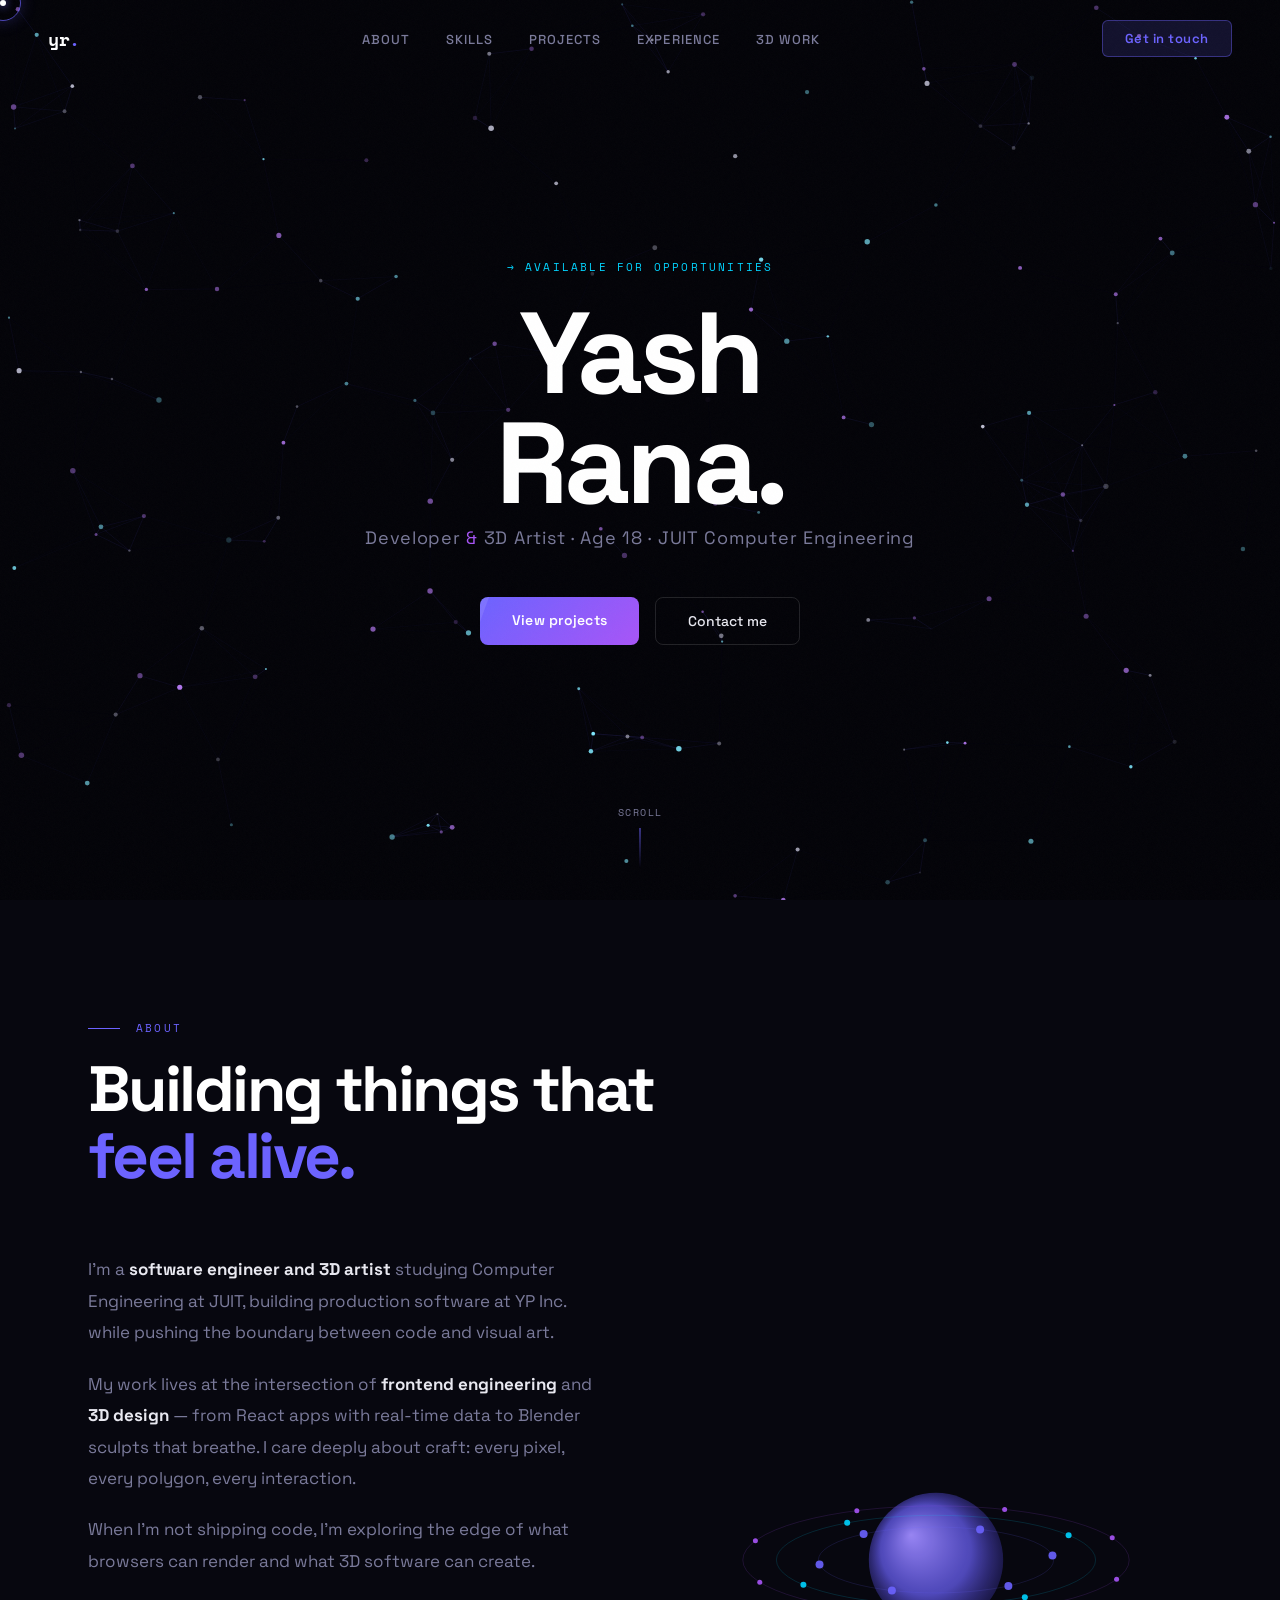
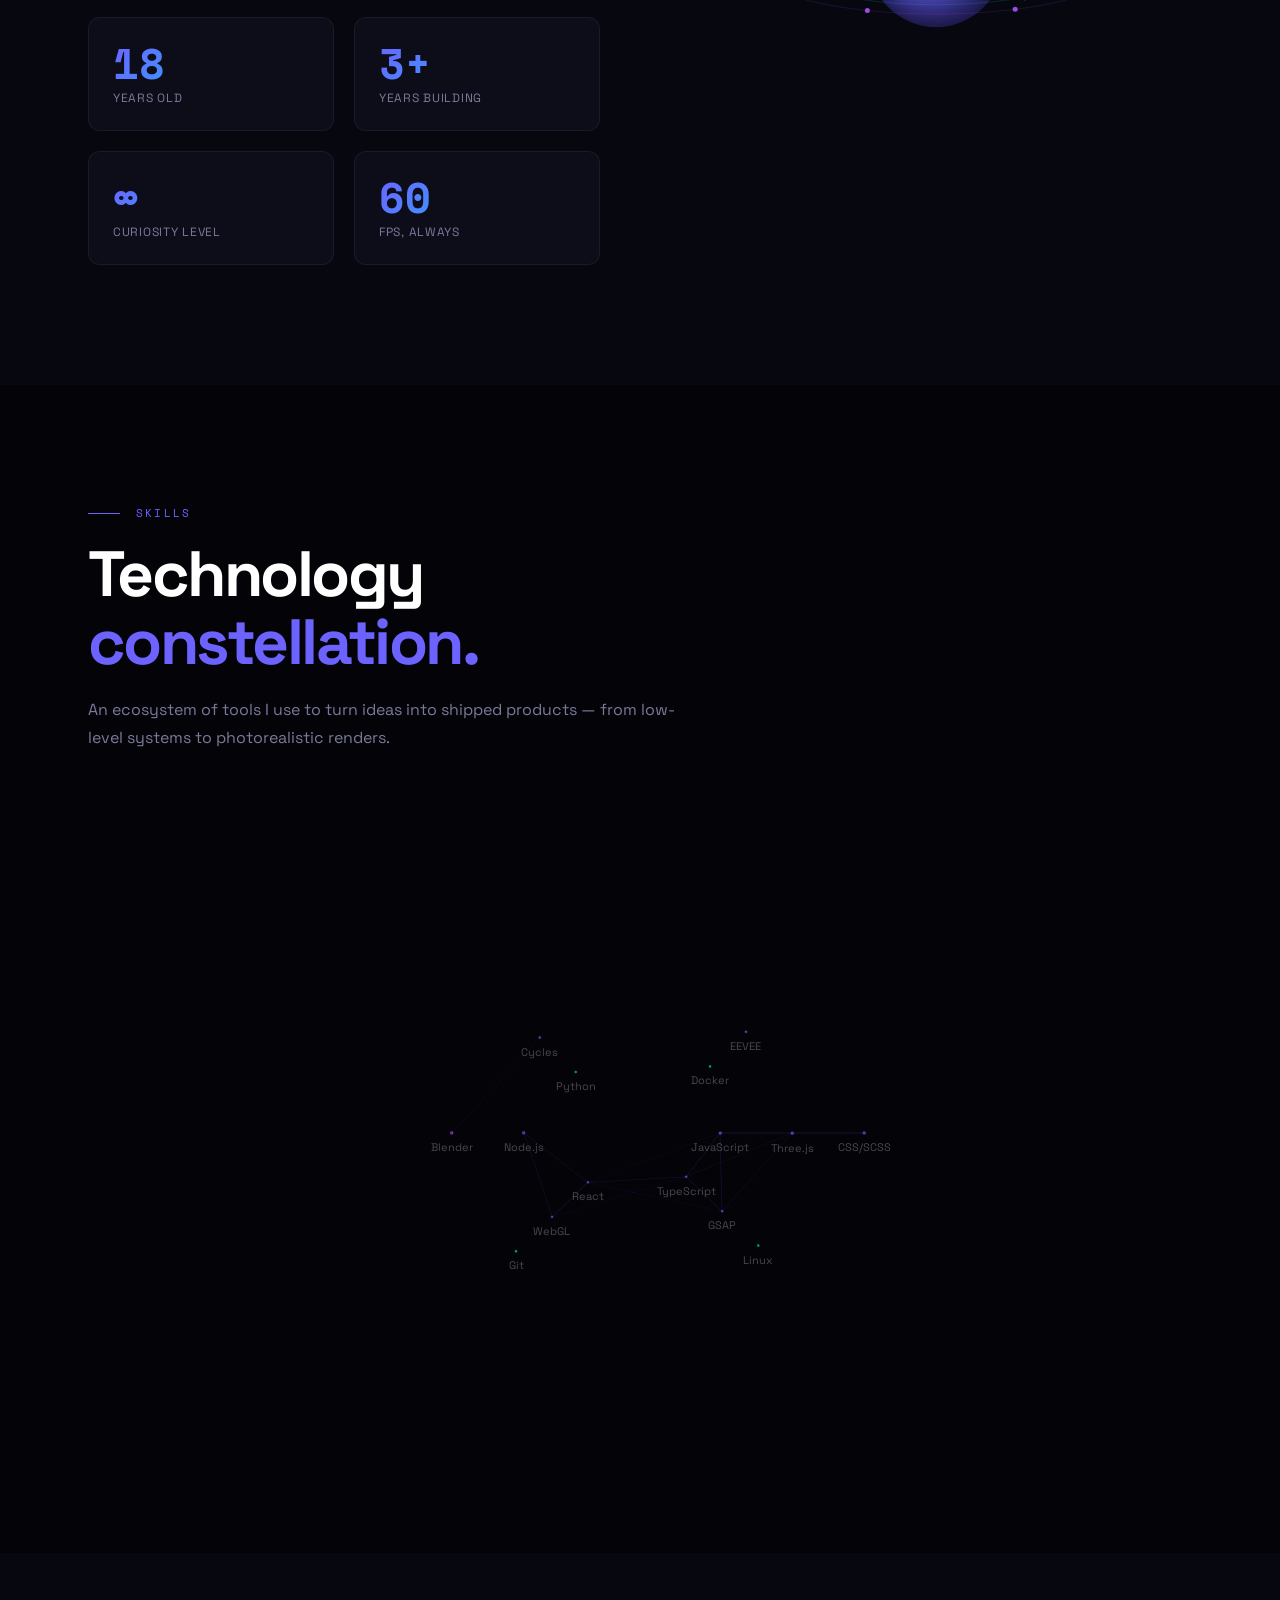
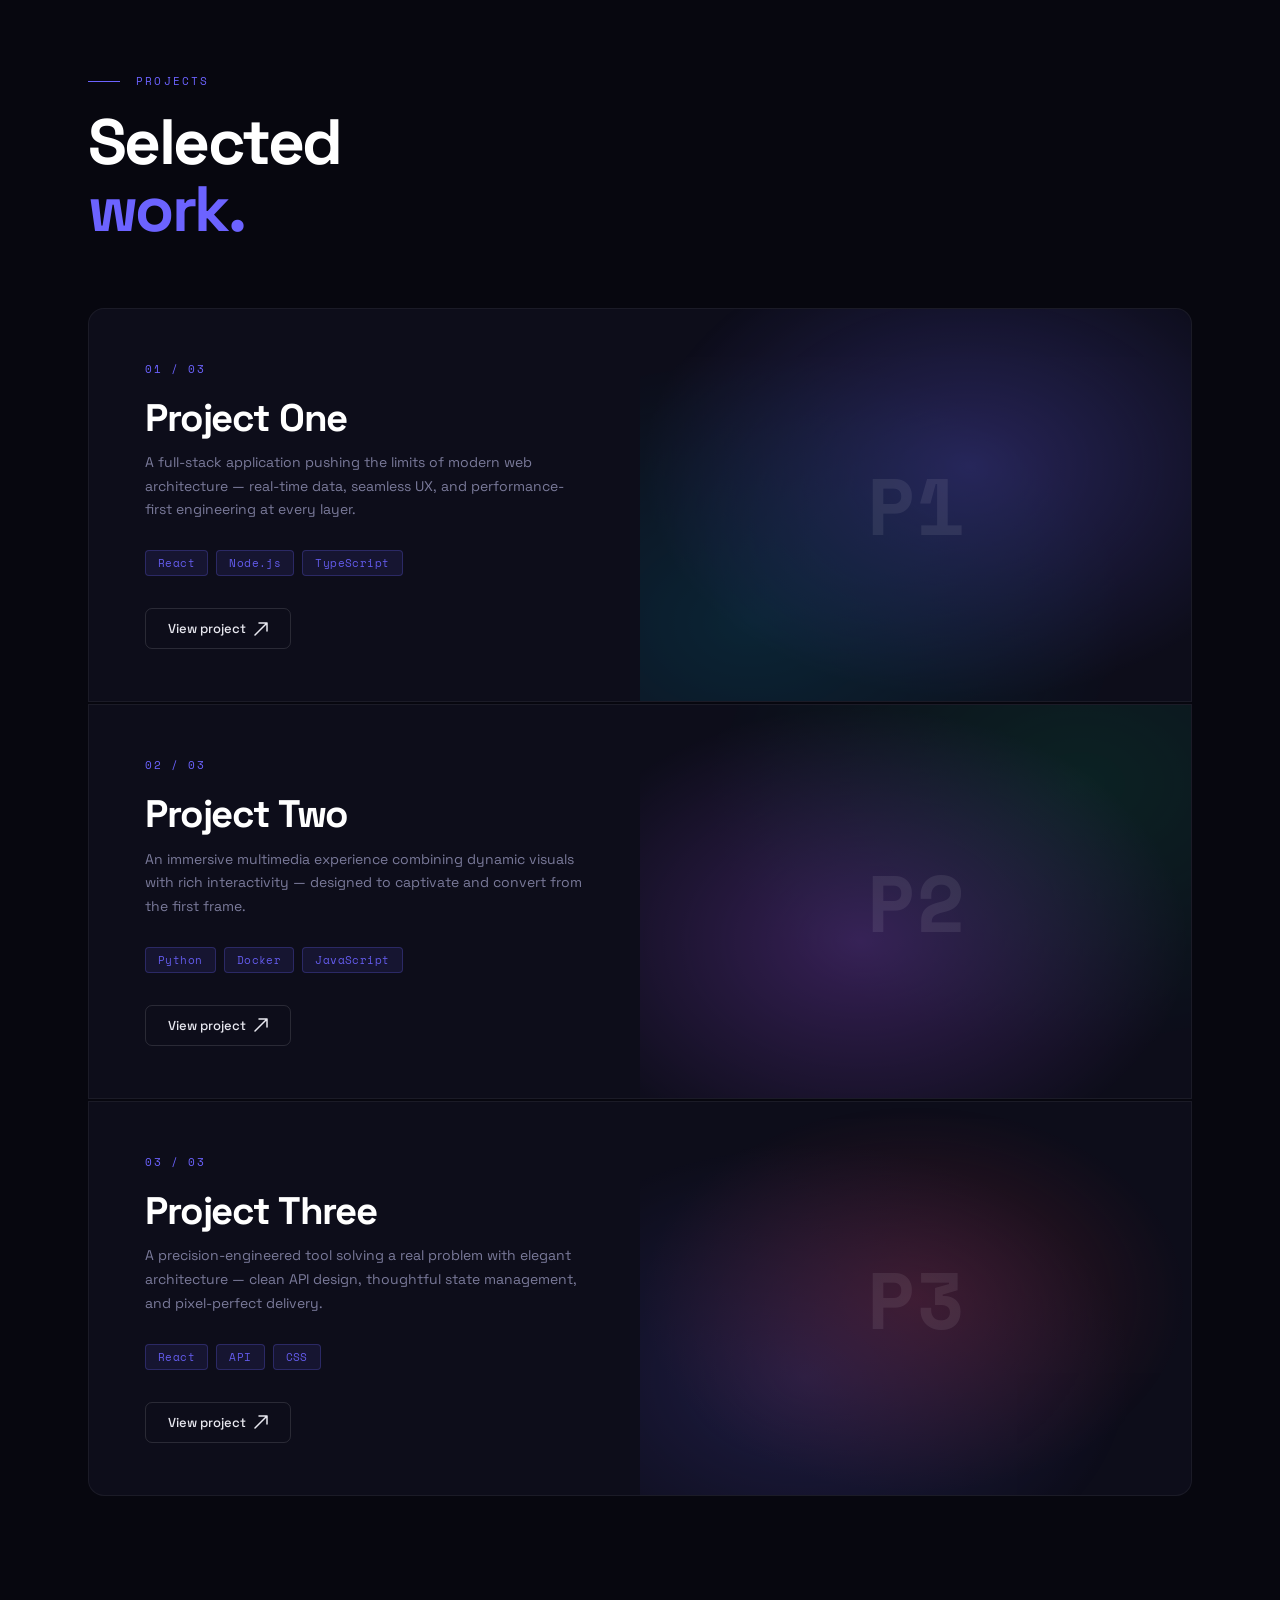
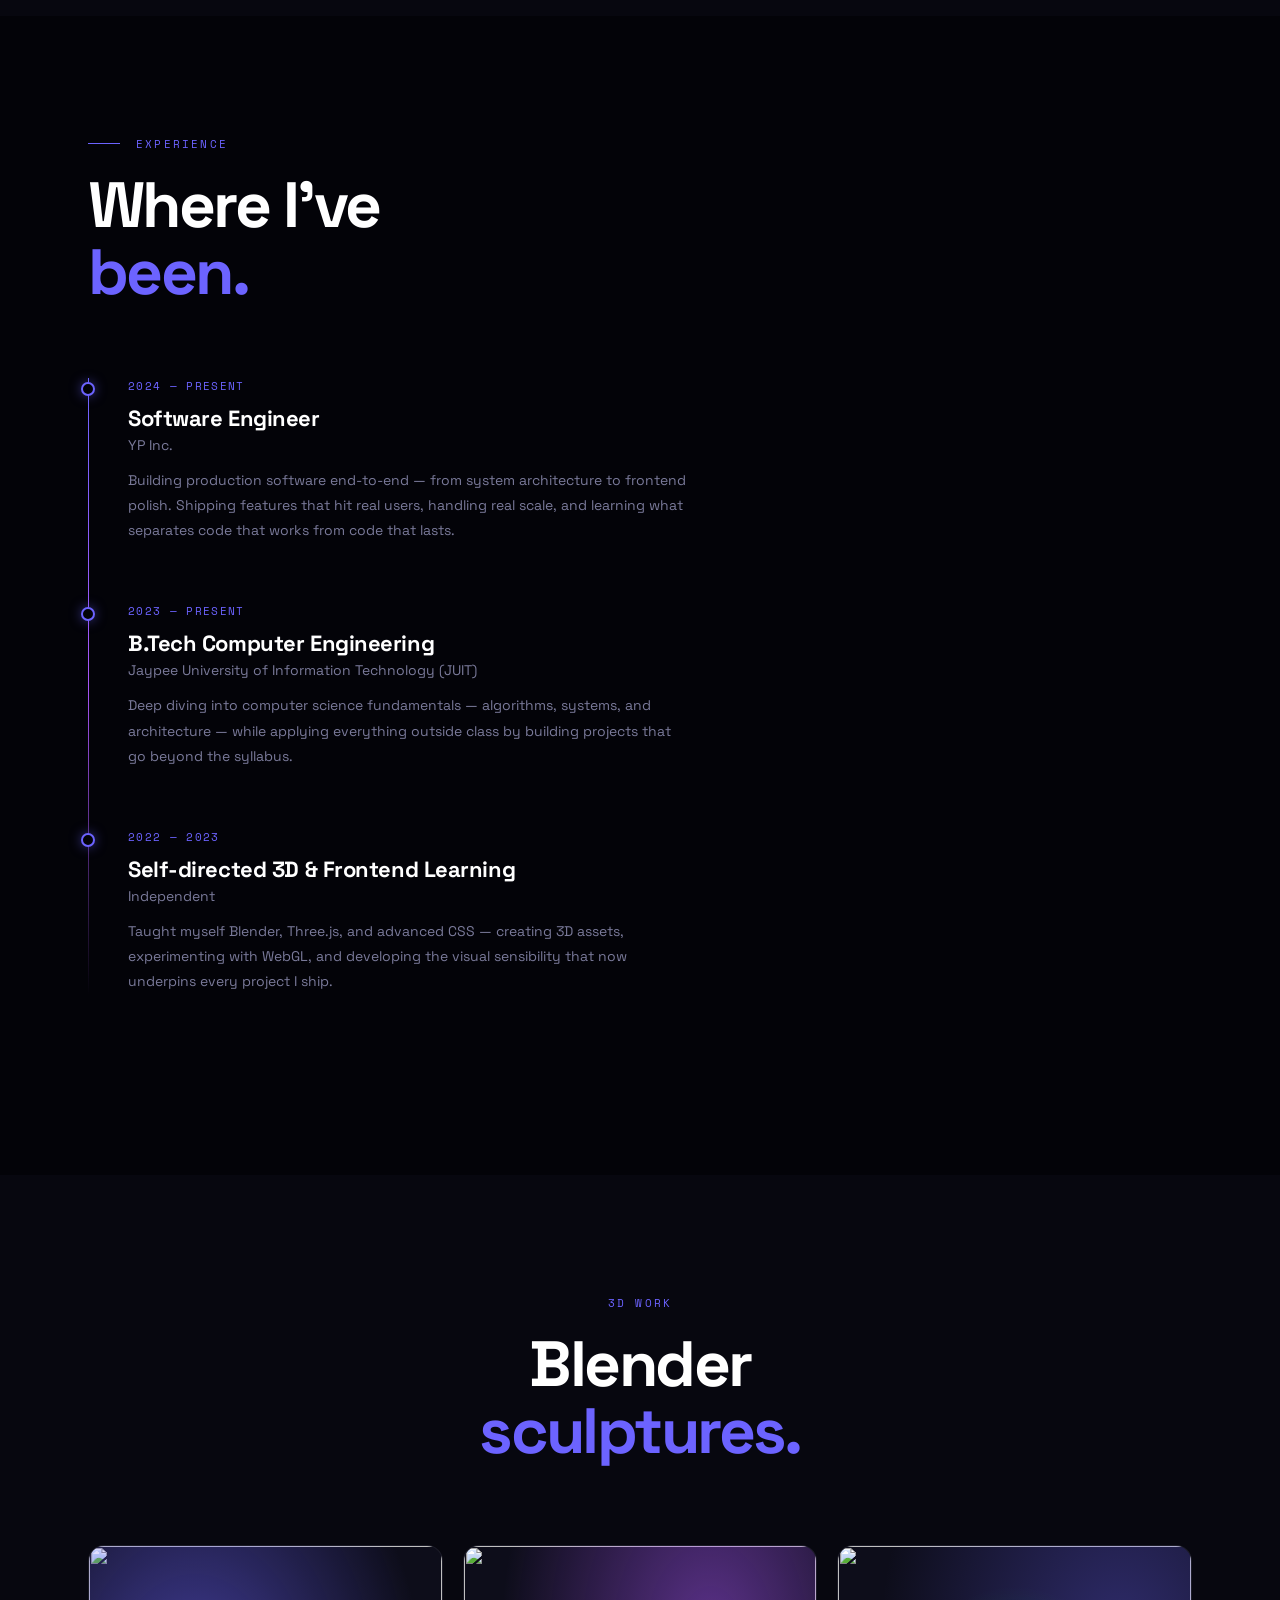
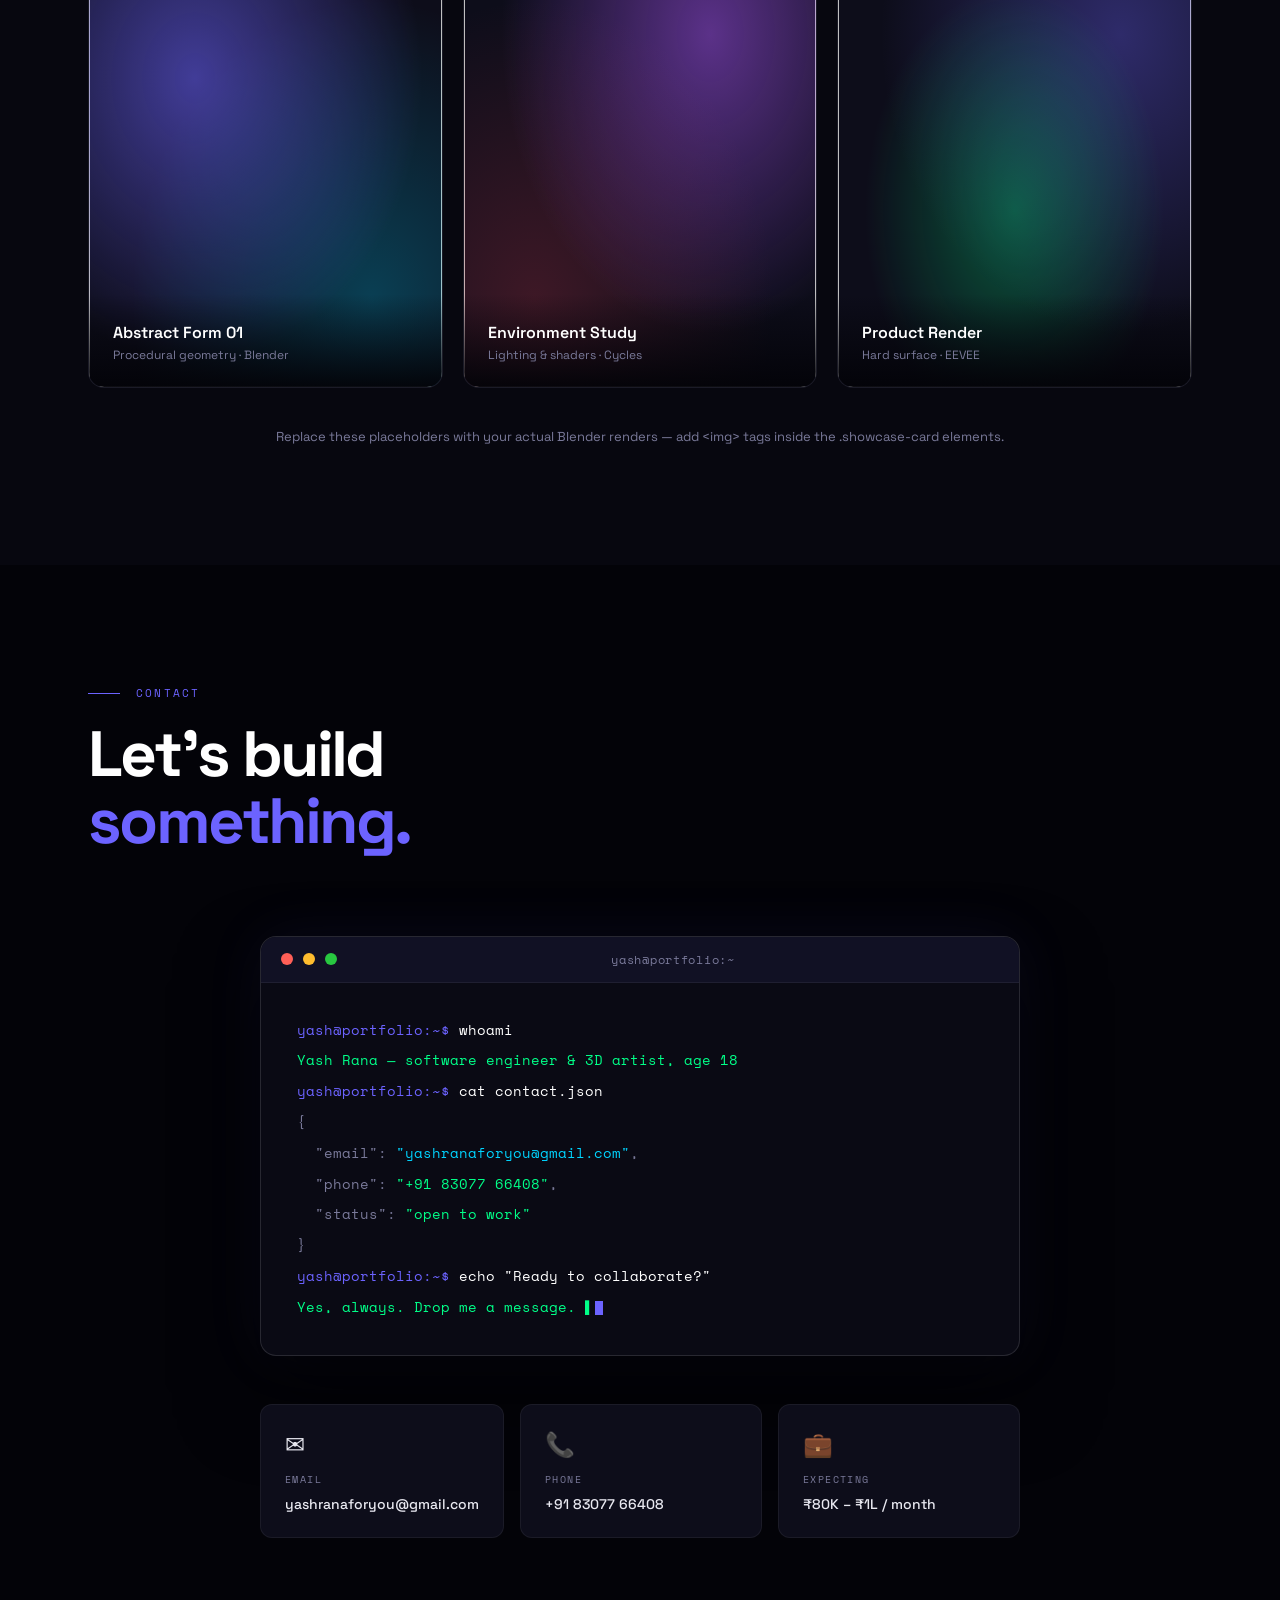
==== commit 8ff207d7: "Added new feature" ====
--- a/index.html
+++ b/index.html
@@ -814,7 +814,7 @@
 
       <div class="showcase-card reveal">
         <div class="sc-bg sc-bg-1"></div>
-        <div class="sc-icon">◈</div>
+        <img src="images/render1.jpg" style="width:100%;height:100%;object-fit:cover;">
         <div class="sc-label">
           <div class="sc-title">Abstract Form 01</div>
           <div class="sc-sub">Procedural geometry · Blender</div>
@@ -823,7 +823,7 @@
 
       <div class="showcase-card reveal" style="transition-delay:.1s">
         <div class="sc-bg sc-bg-2"></div>
-        <div class="sc-icon">◉</div>
+        <img src="images/render2.jpg" style="width:100%;height:100%;object-fit:cover;">
         <div class="sc-label">
           <div class="sc-title">Environment Study</div>
           <div class="sc-sub">Lighting & shaders · Cycles</div>
@@ -832,7 +832,7 @@
 
       <div class="showcase-card reveal" style="transition-delay:.2s">
         <div class="sc-bg sc-bg-3"></div>
-        <div class="sc-icon">⬡</div>
+        <img src="images/render3.jpg" style="width:100%;height:100%;object-fit:cover;">
         <div class="sc-label">
           <div class="sc-title">Product Render</div>
           <div class="sc-sub">Hard surface · EEVEE</div>
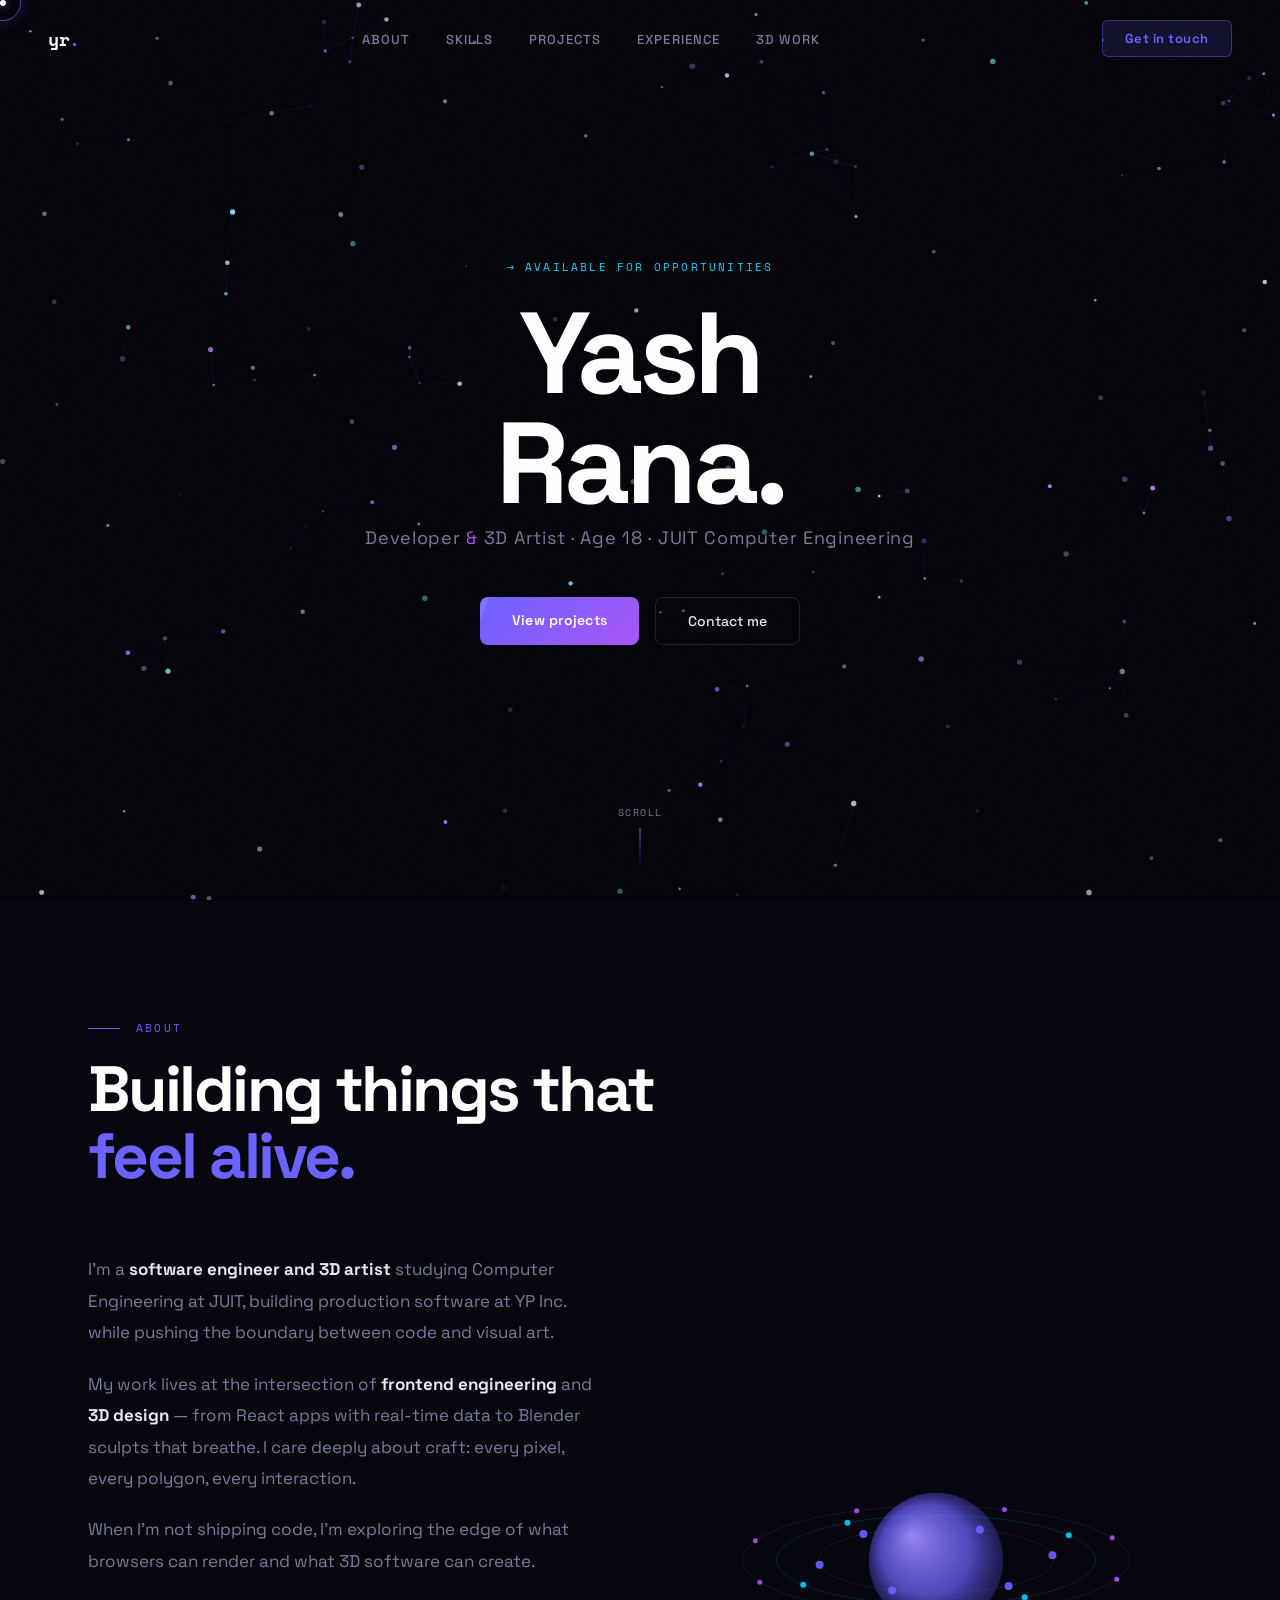
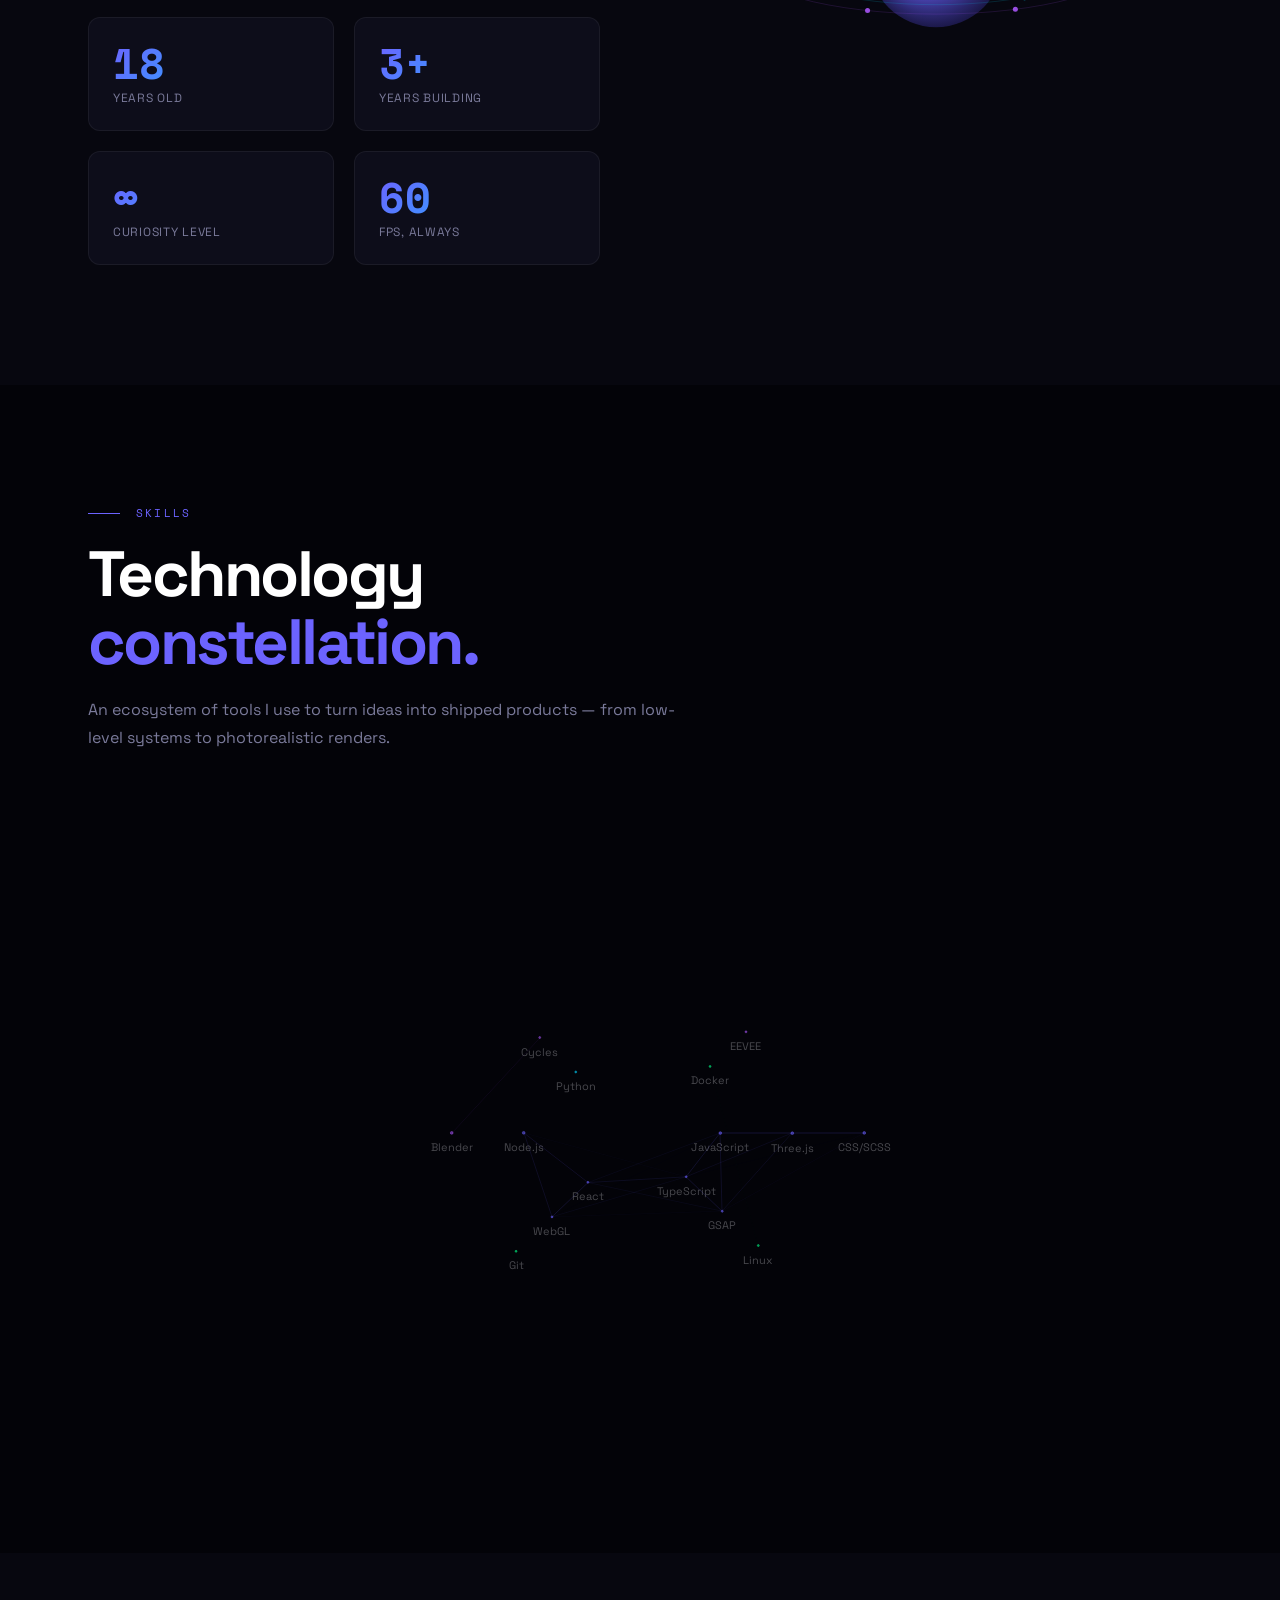
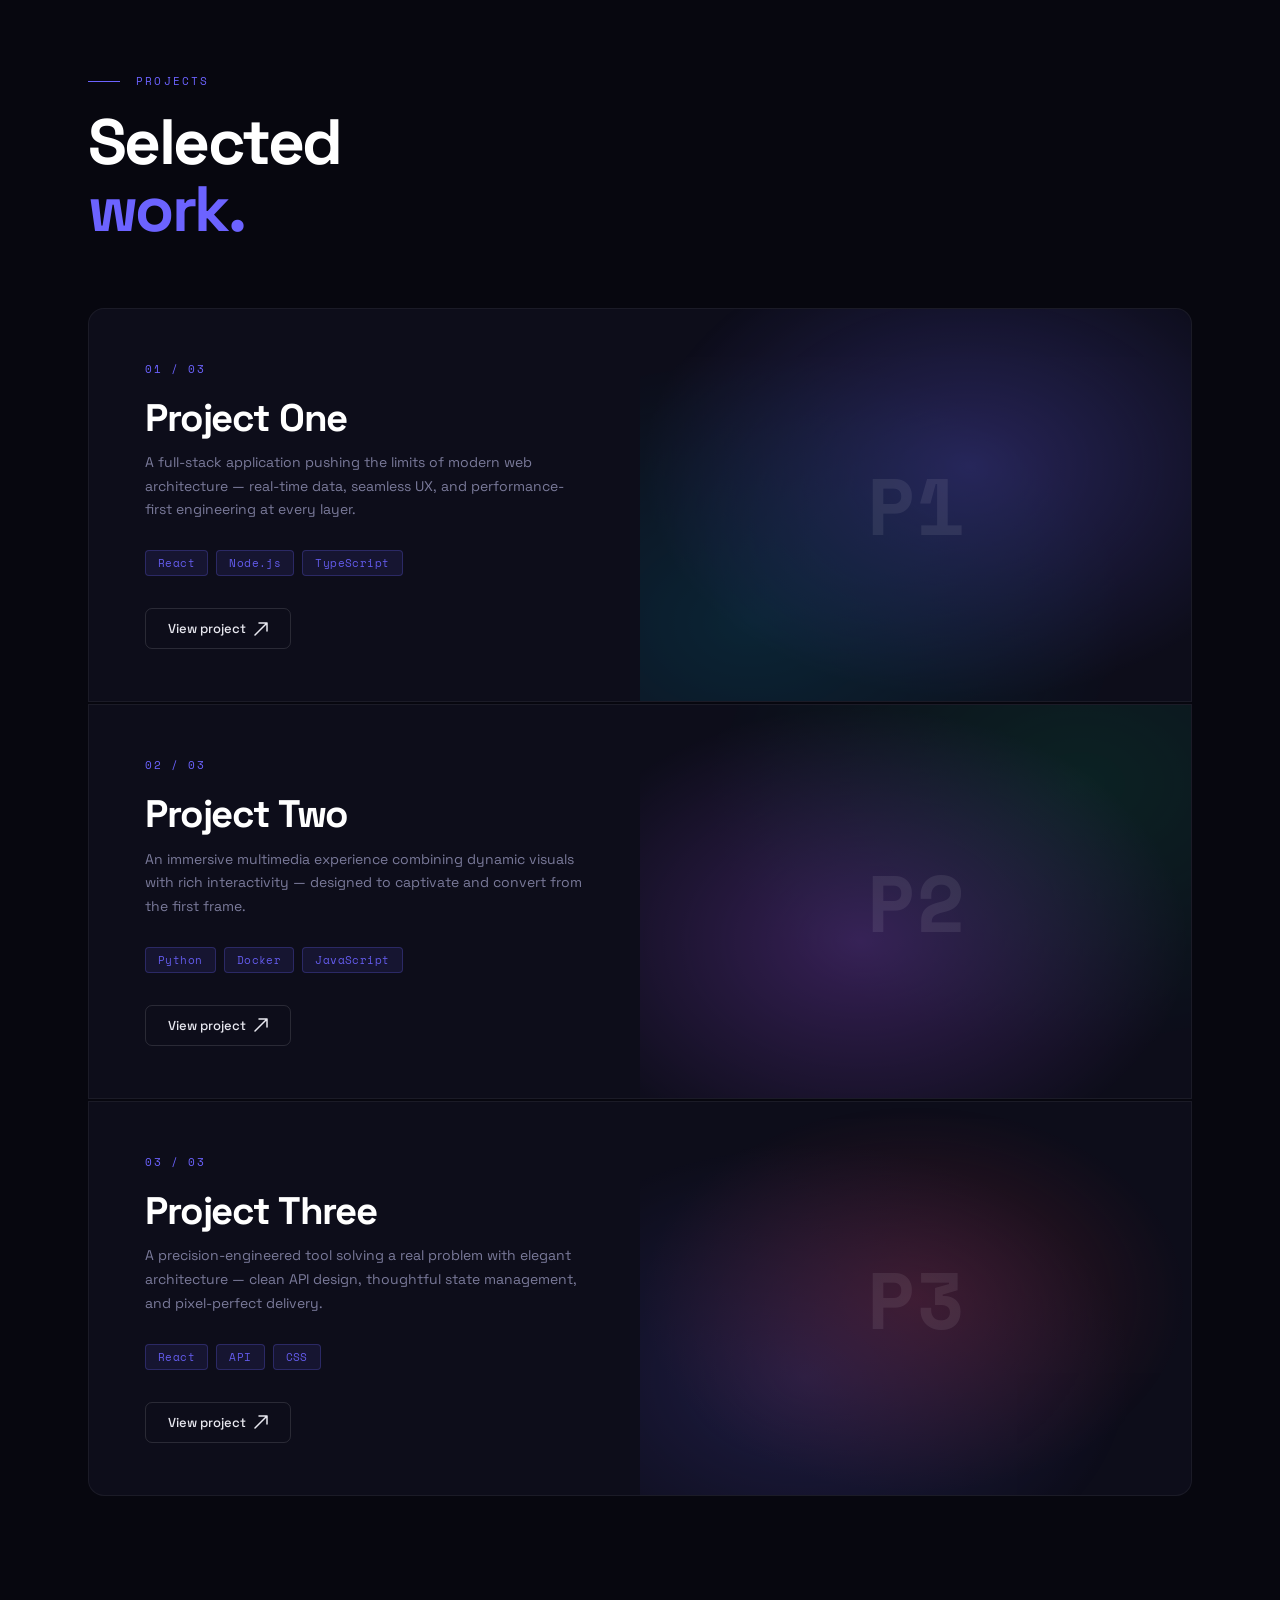
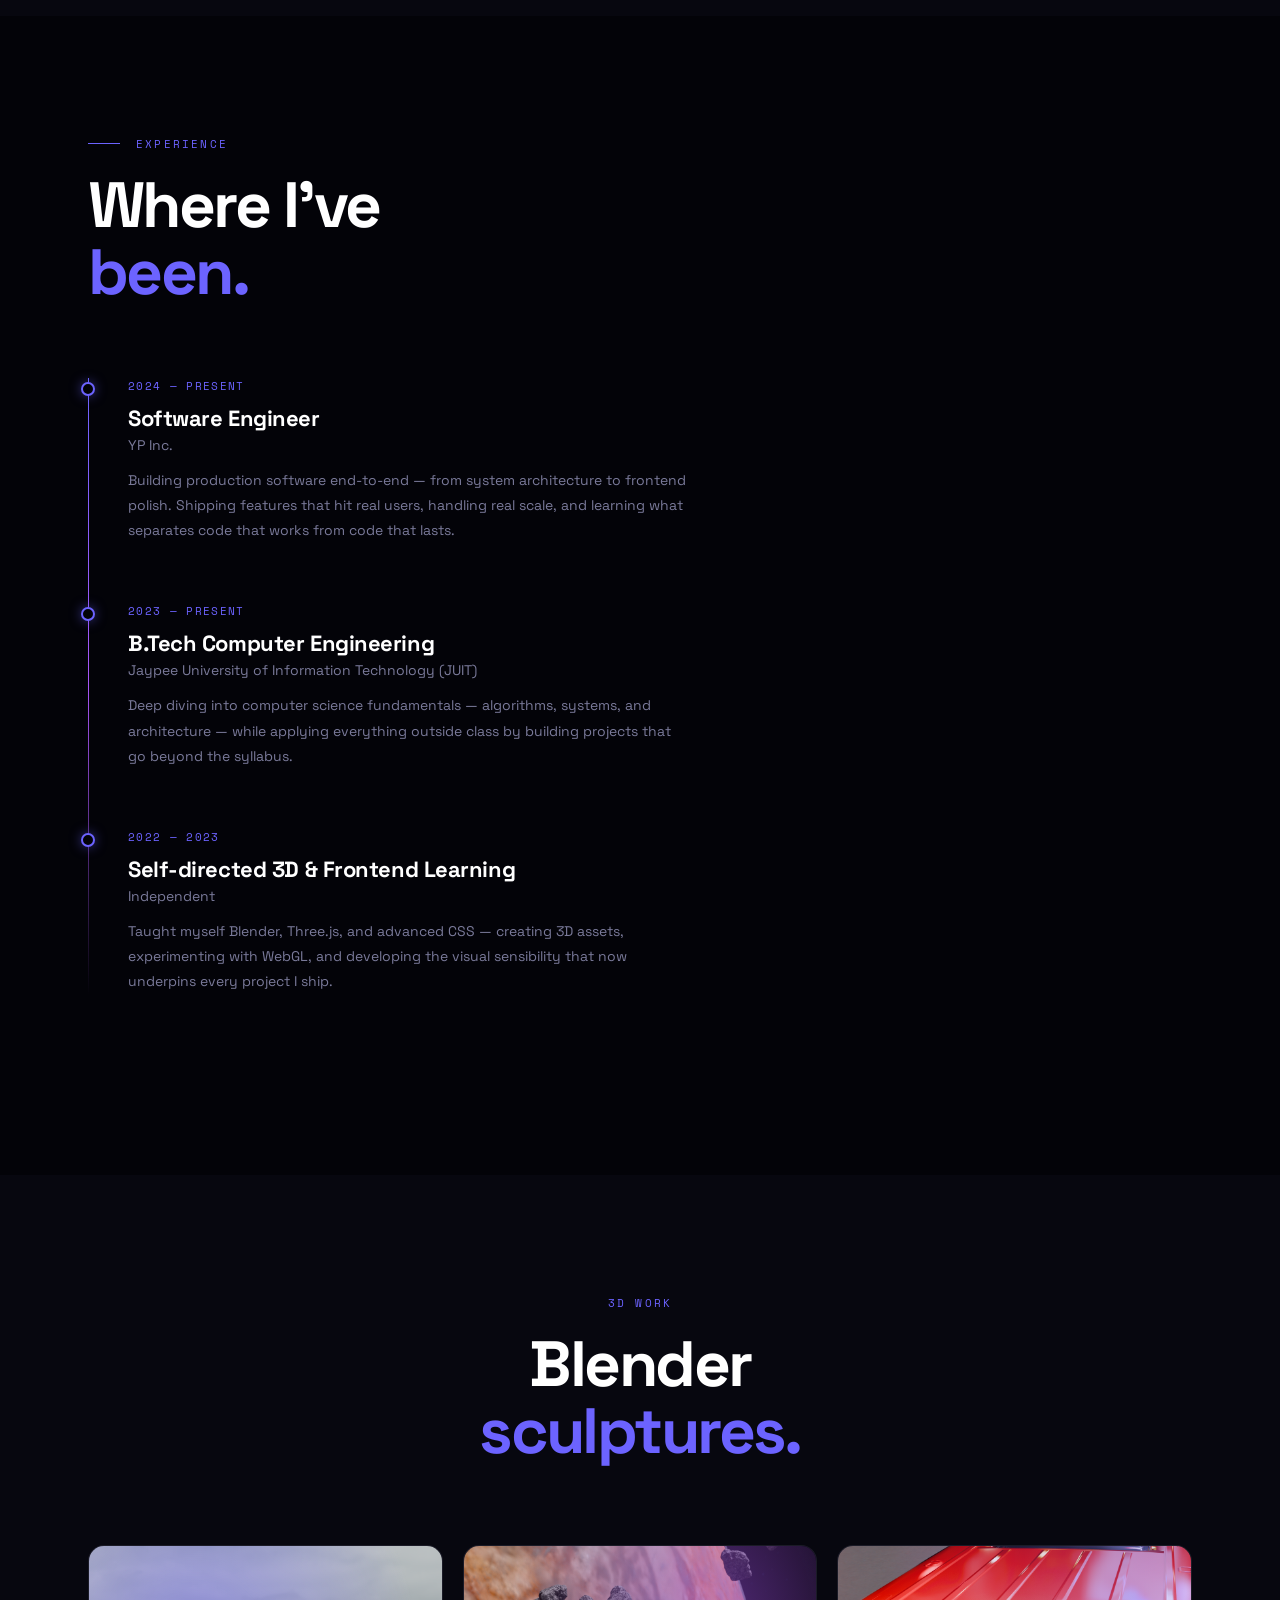
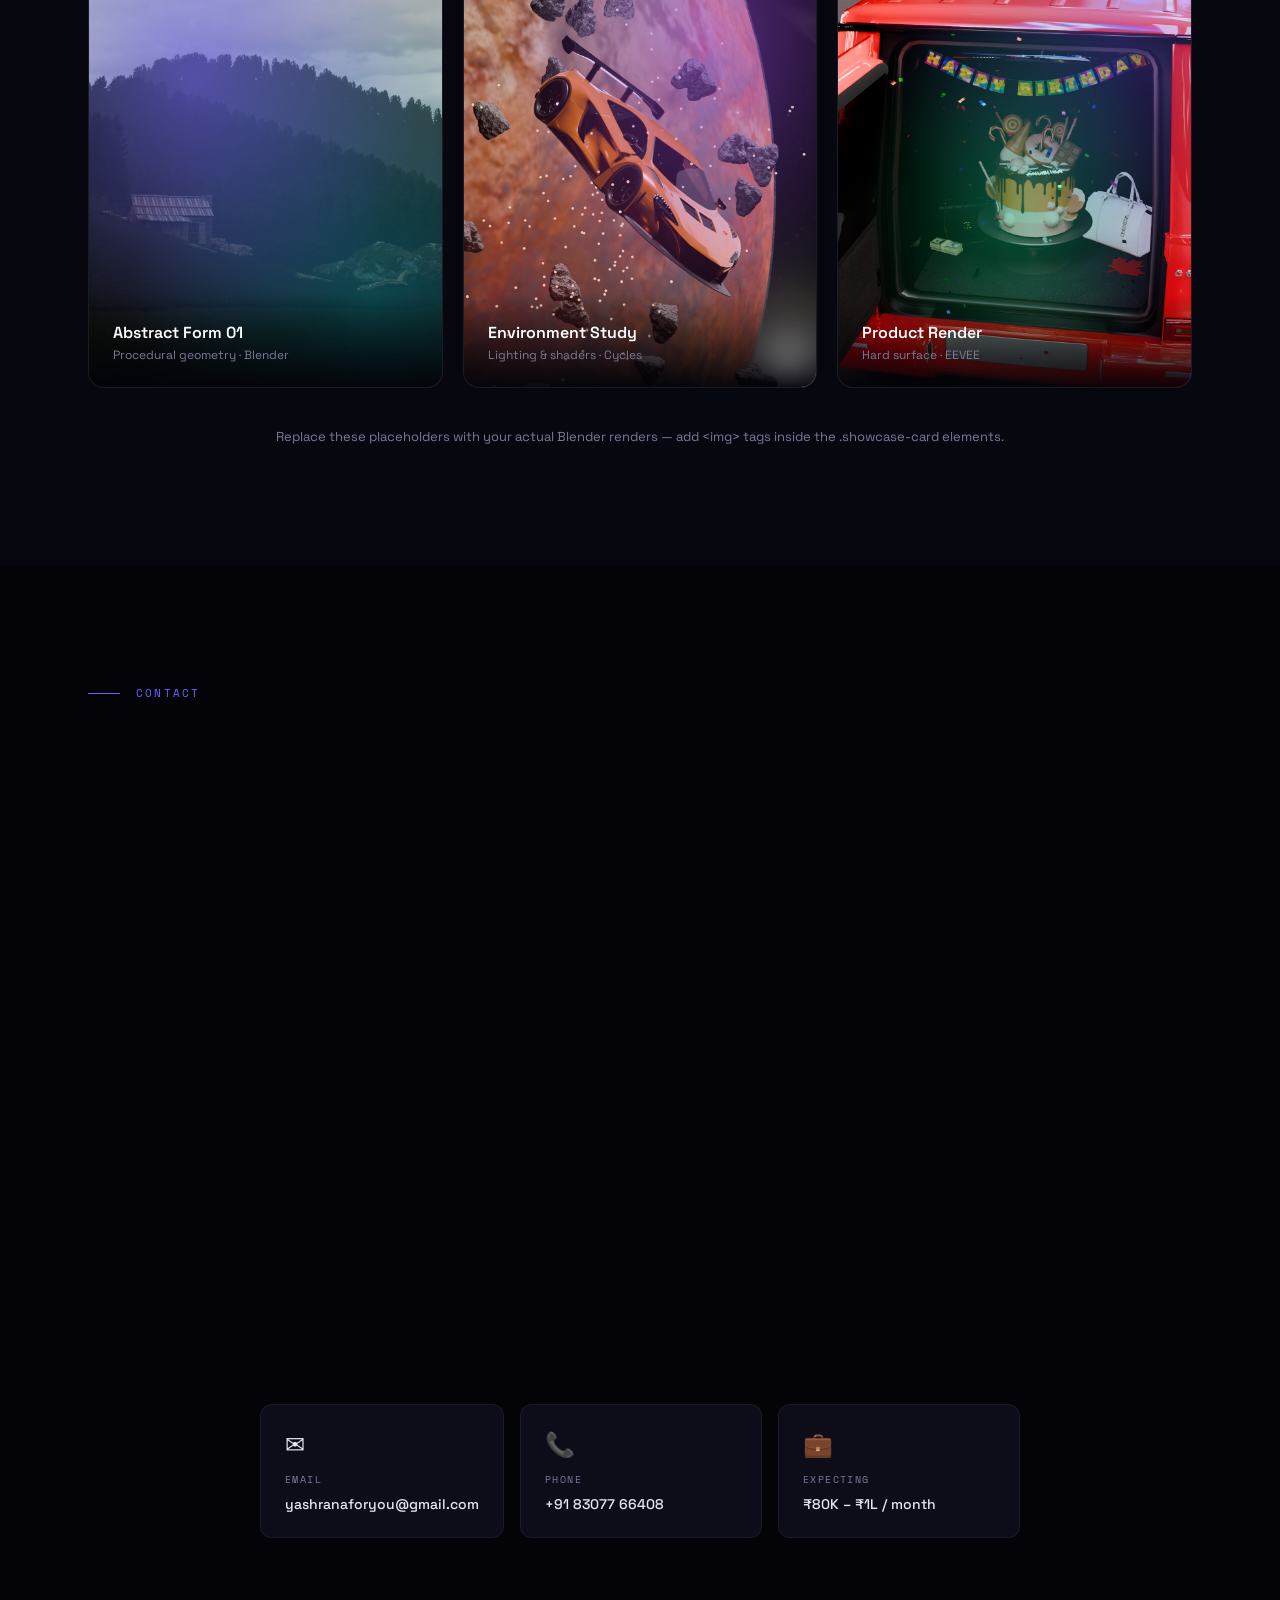
==== commit 0aa7ceef: "lol" ====
--- a/index.html
+++ b/index.html
@@ -814,7 +814,7 @@
 
       <div class="showcase-card reveal">
         <div class="sc-bg sc-bg-1"></div>
-        <img src="images/render1.jpg" style="width:100%;height:100%;object-fit:cover;">
+        <img src="images/render1.png" style="width:100%;height:100%;object-fit:cover;">
         <div class="sc-label">
           <div class="sc-title">Abstract Form 01</div>
           <div class="sc-sub">Procedural geometry · Blender</div>
@@ -823,7 +823,7 @@
 
       <div class="showcase-card reveal" style="transition-delay:.1s">
         <div class="sc-bg sc-bg-2"></div>
-        <img src="images/render2.jpg" style="width:100%;height:100%;object-fit:cover;">
+        <img src="images/render2.png" style="width:100%;height:100%;object-fit:cover;">
         <div class="sc-label">
           <div class="sc-title">Environment Study</div>
           <div class="sc-sub">Lighting & shaders · Cycles</div>
@@ -832,7 +832,7 @@
 
       <div class="showcase-card reveal" style="transition-delay:.2s">
         <div class="sc-bg sc-bg-3"></div>
-        <img src="images/render3.jpg" style="width:100%;height:100%;object-fit:cover;">
+        <img src="images/render3.png" style="width:100%;height:100%;object-fit:cover;">
         <div class="sc-label">
           <div class="sc-title">Product Render</div>
           <div class="sc-sub">Hard surface · EEVEE</div>
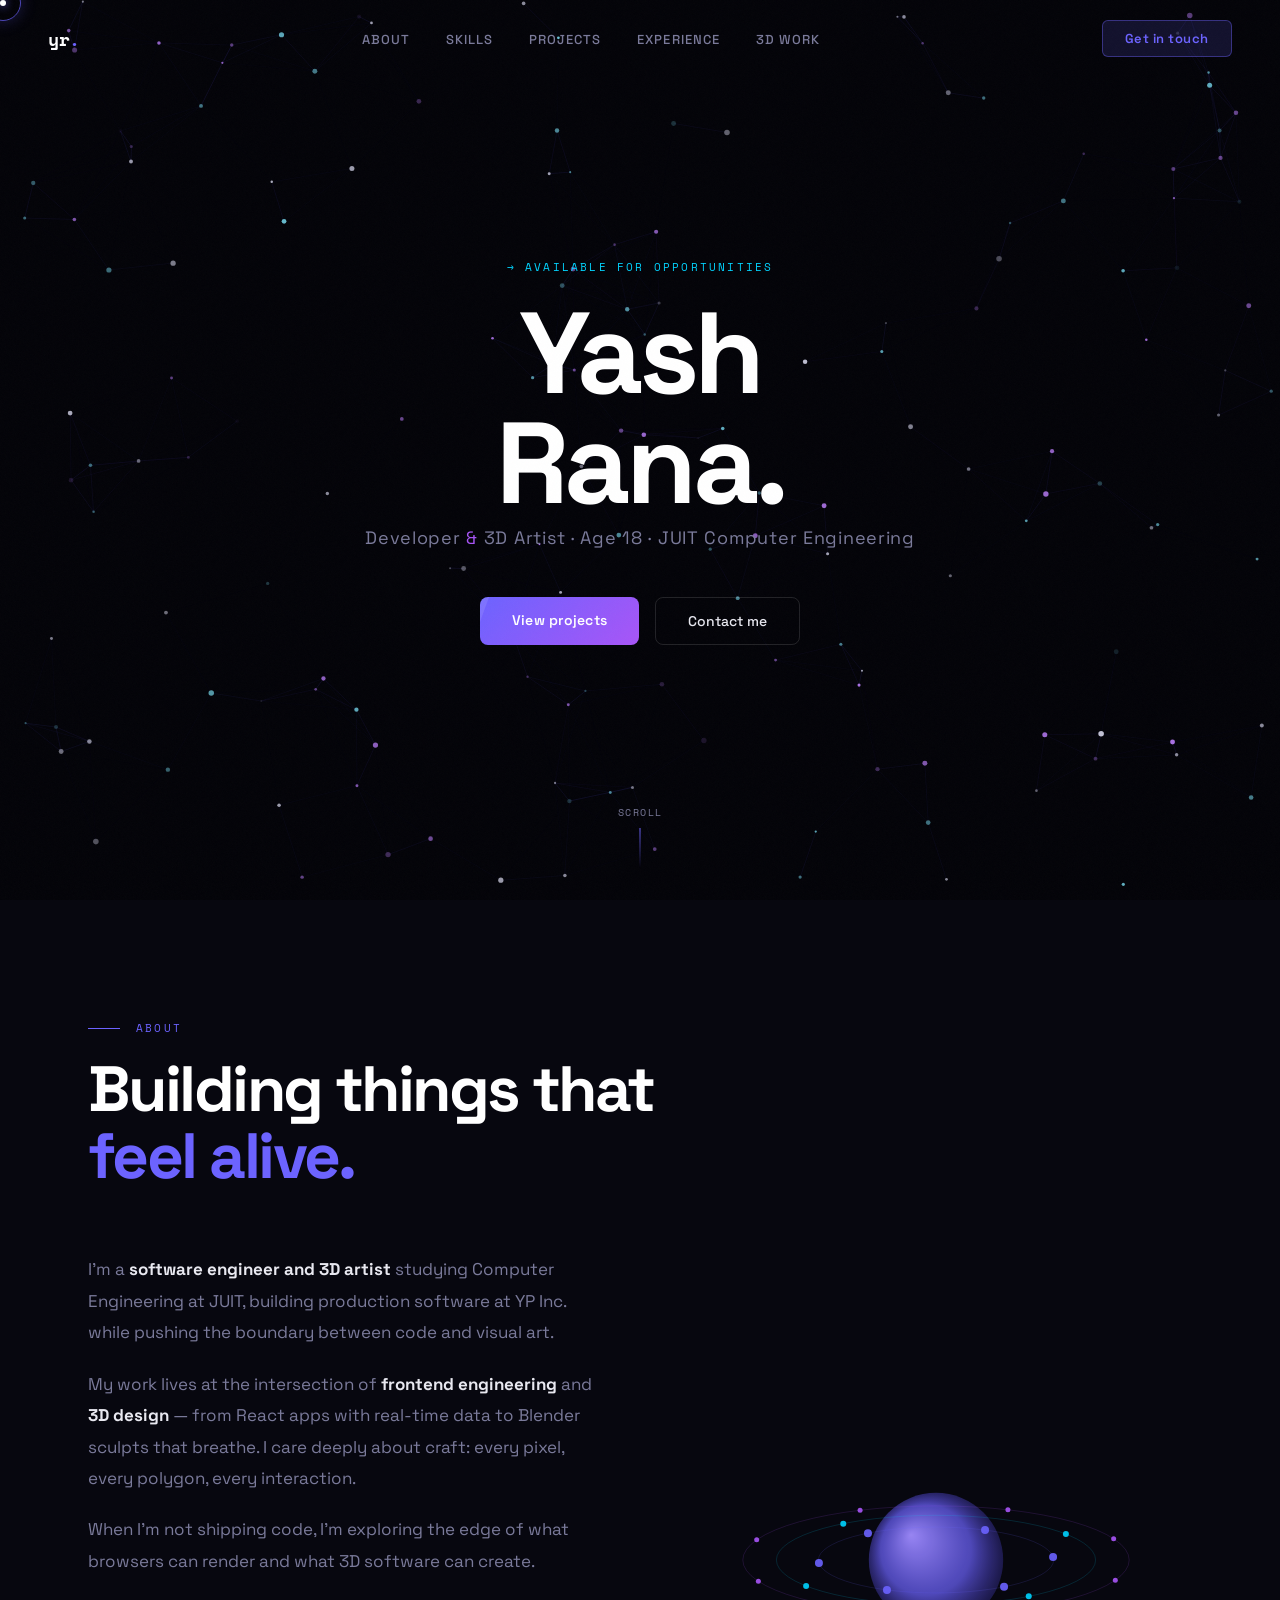
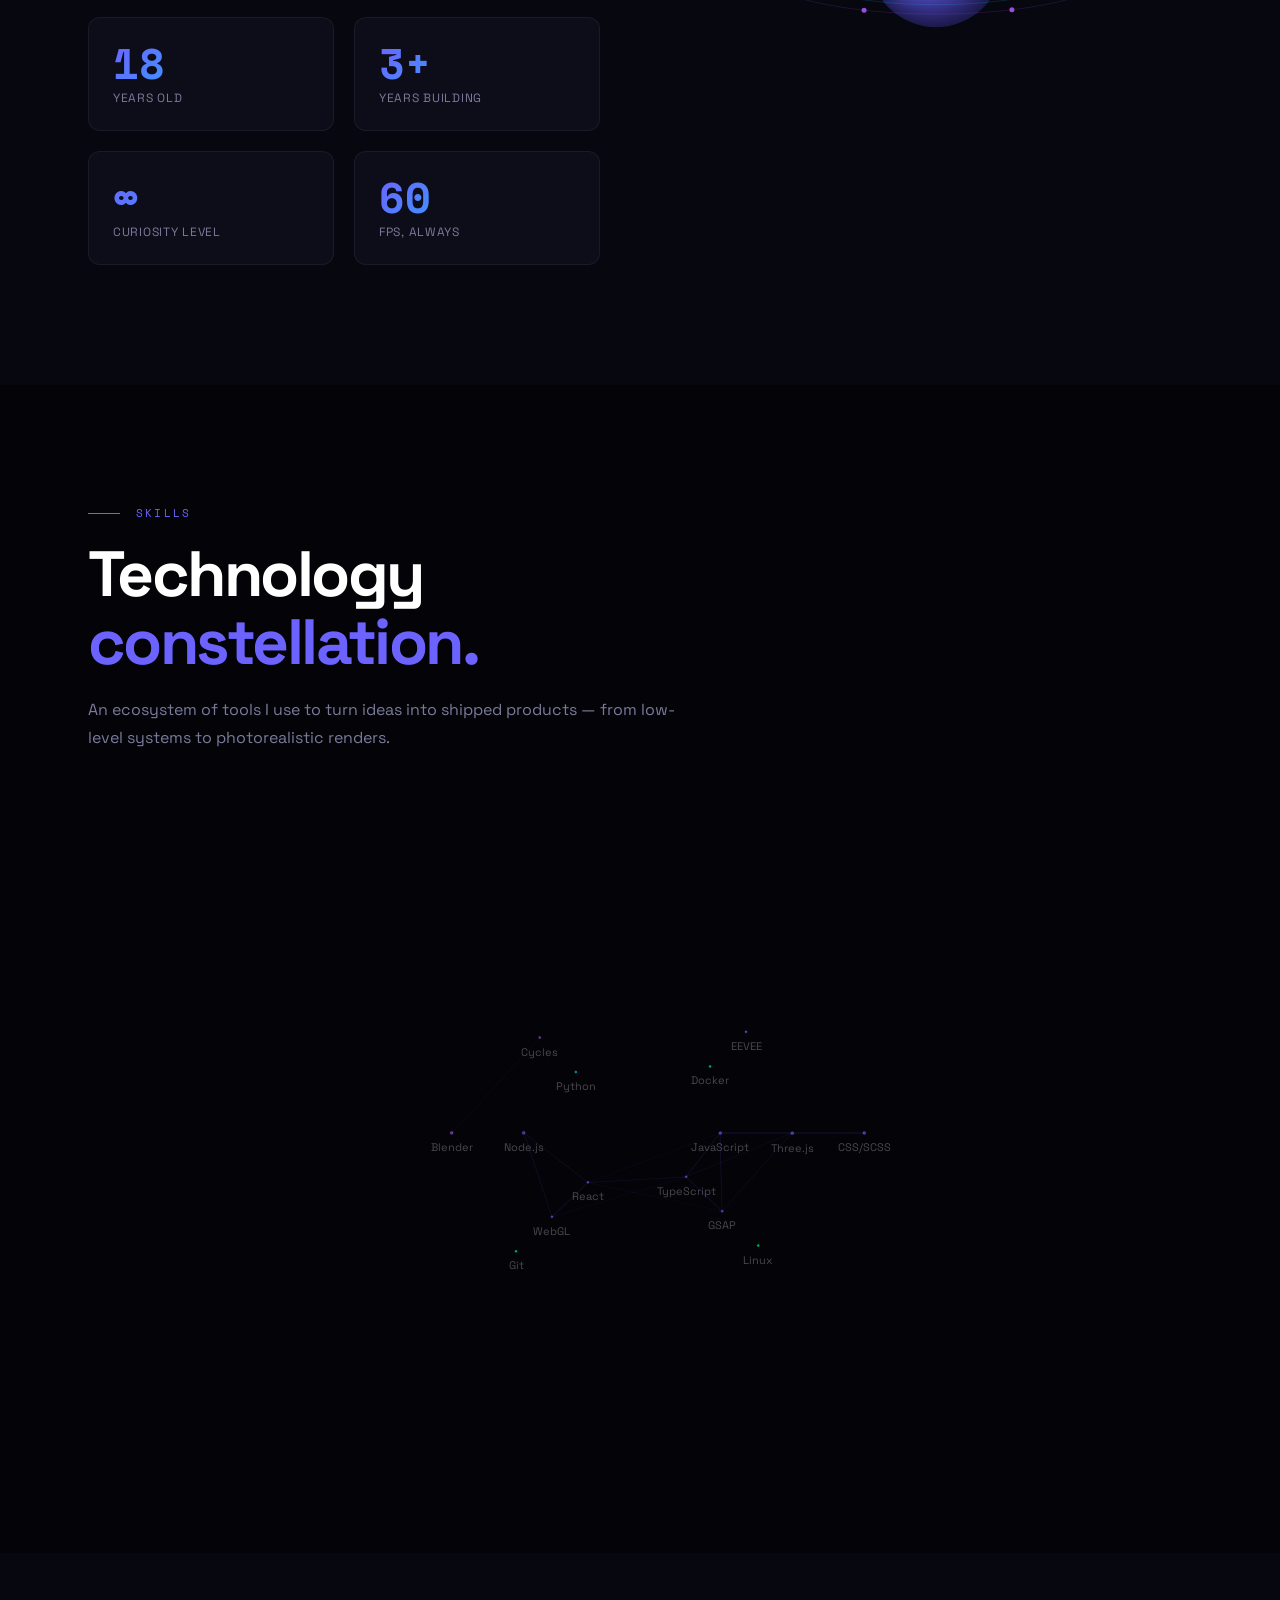
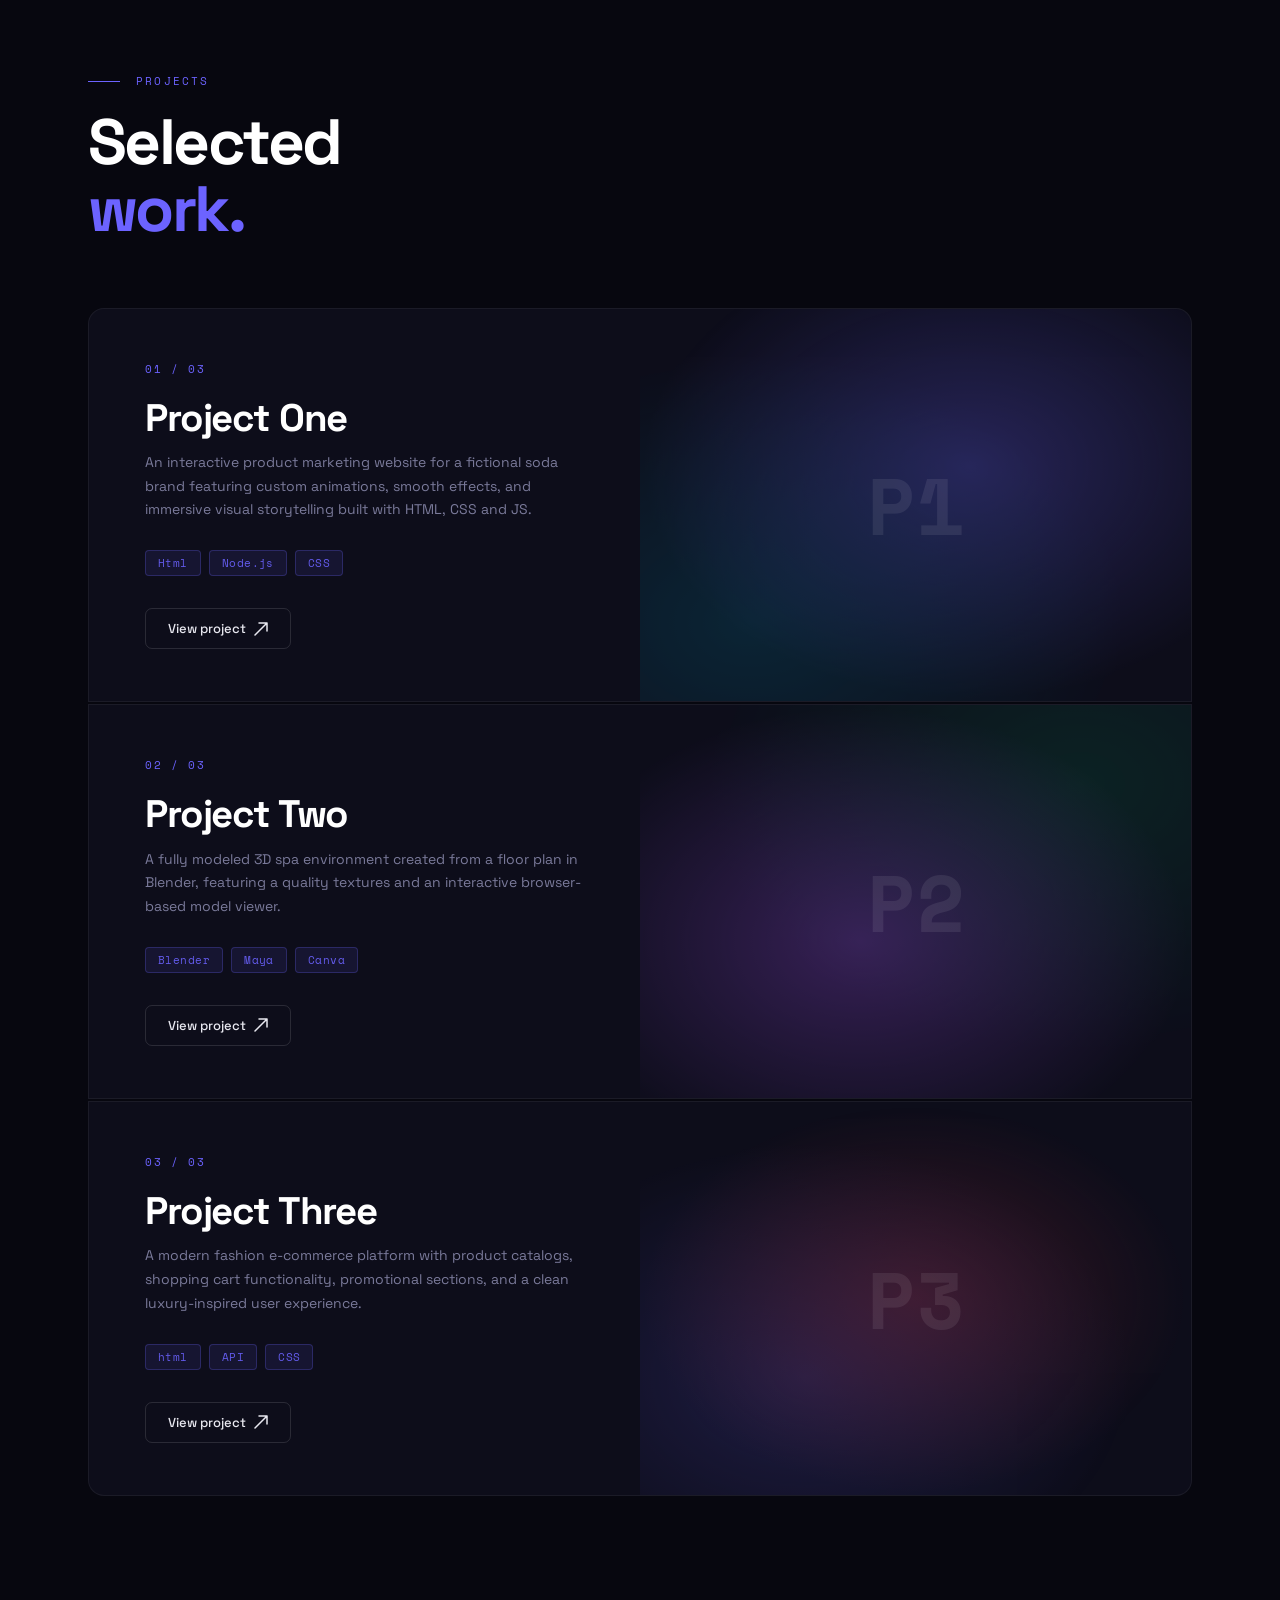
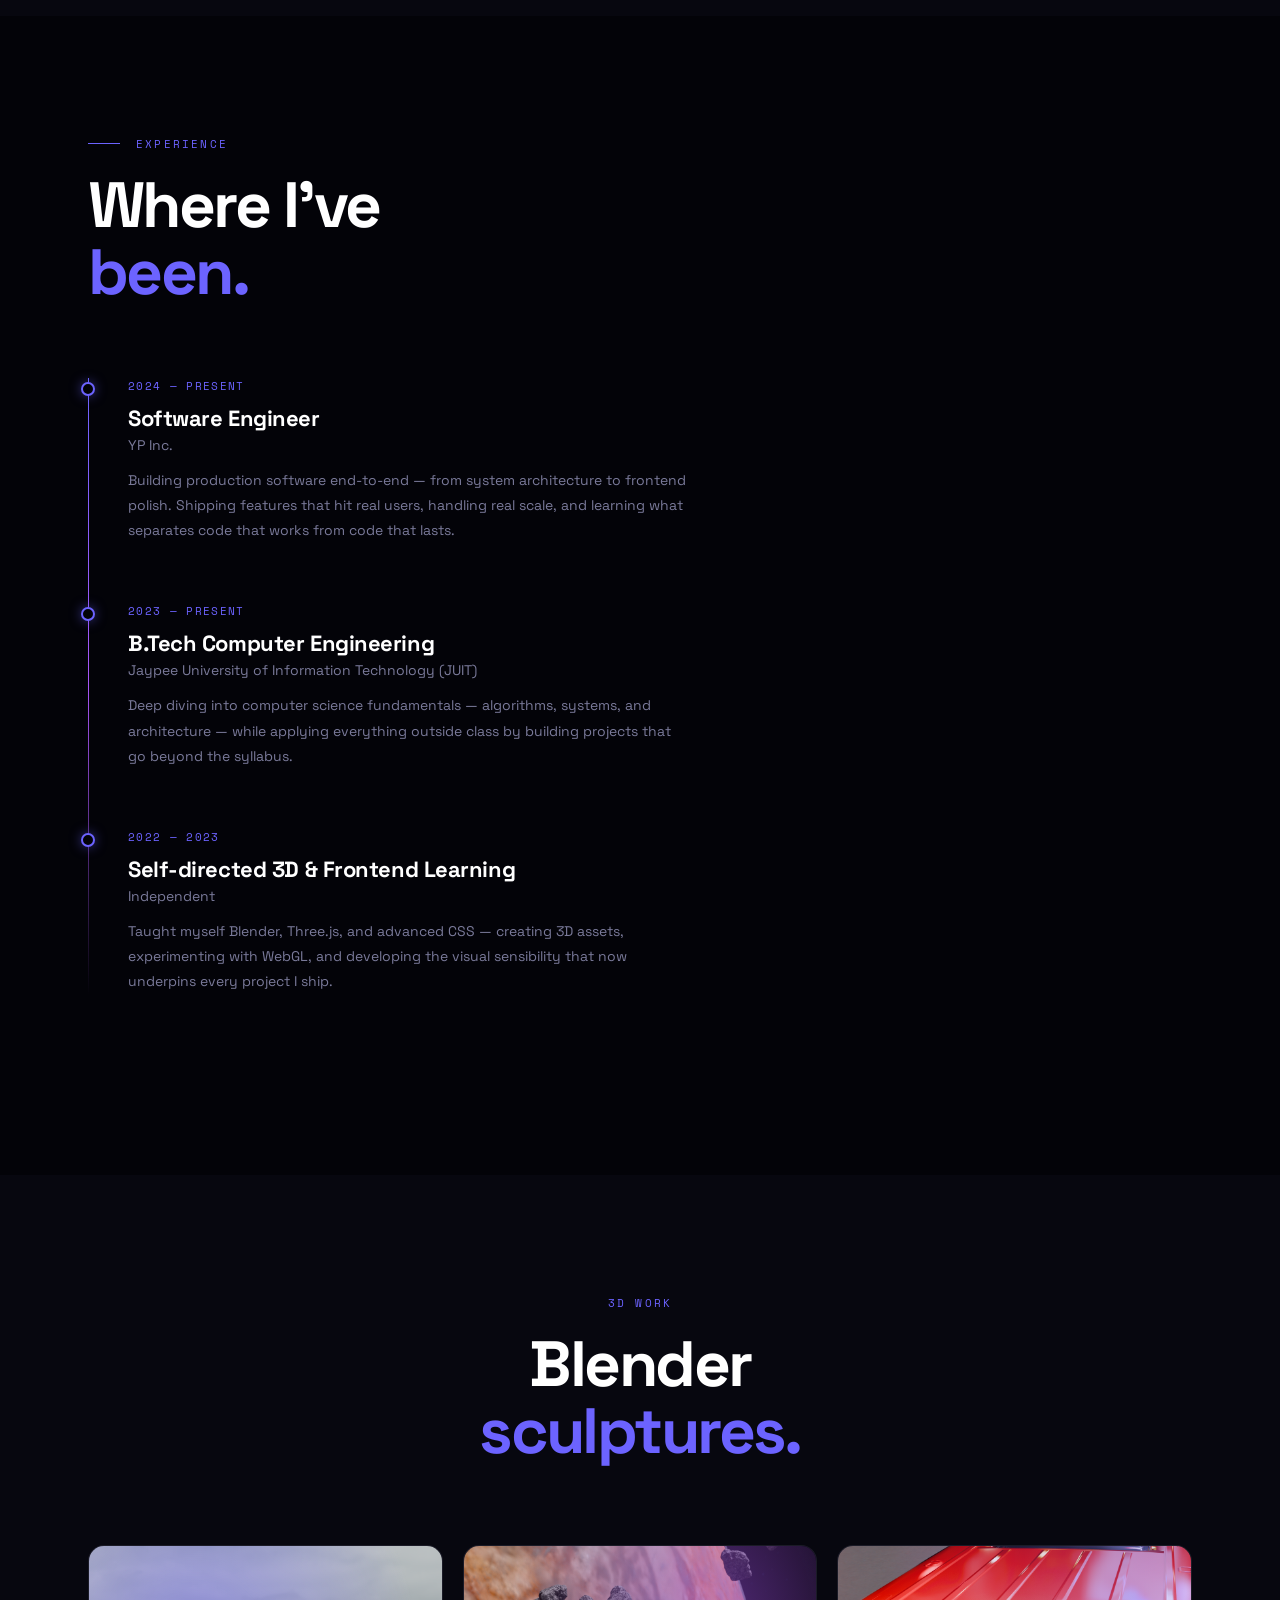
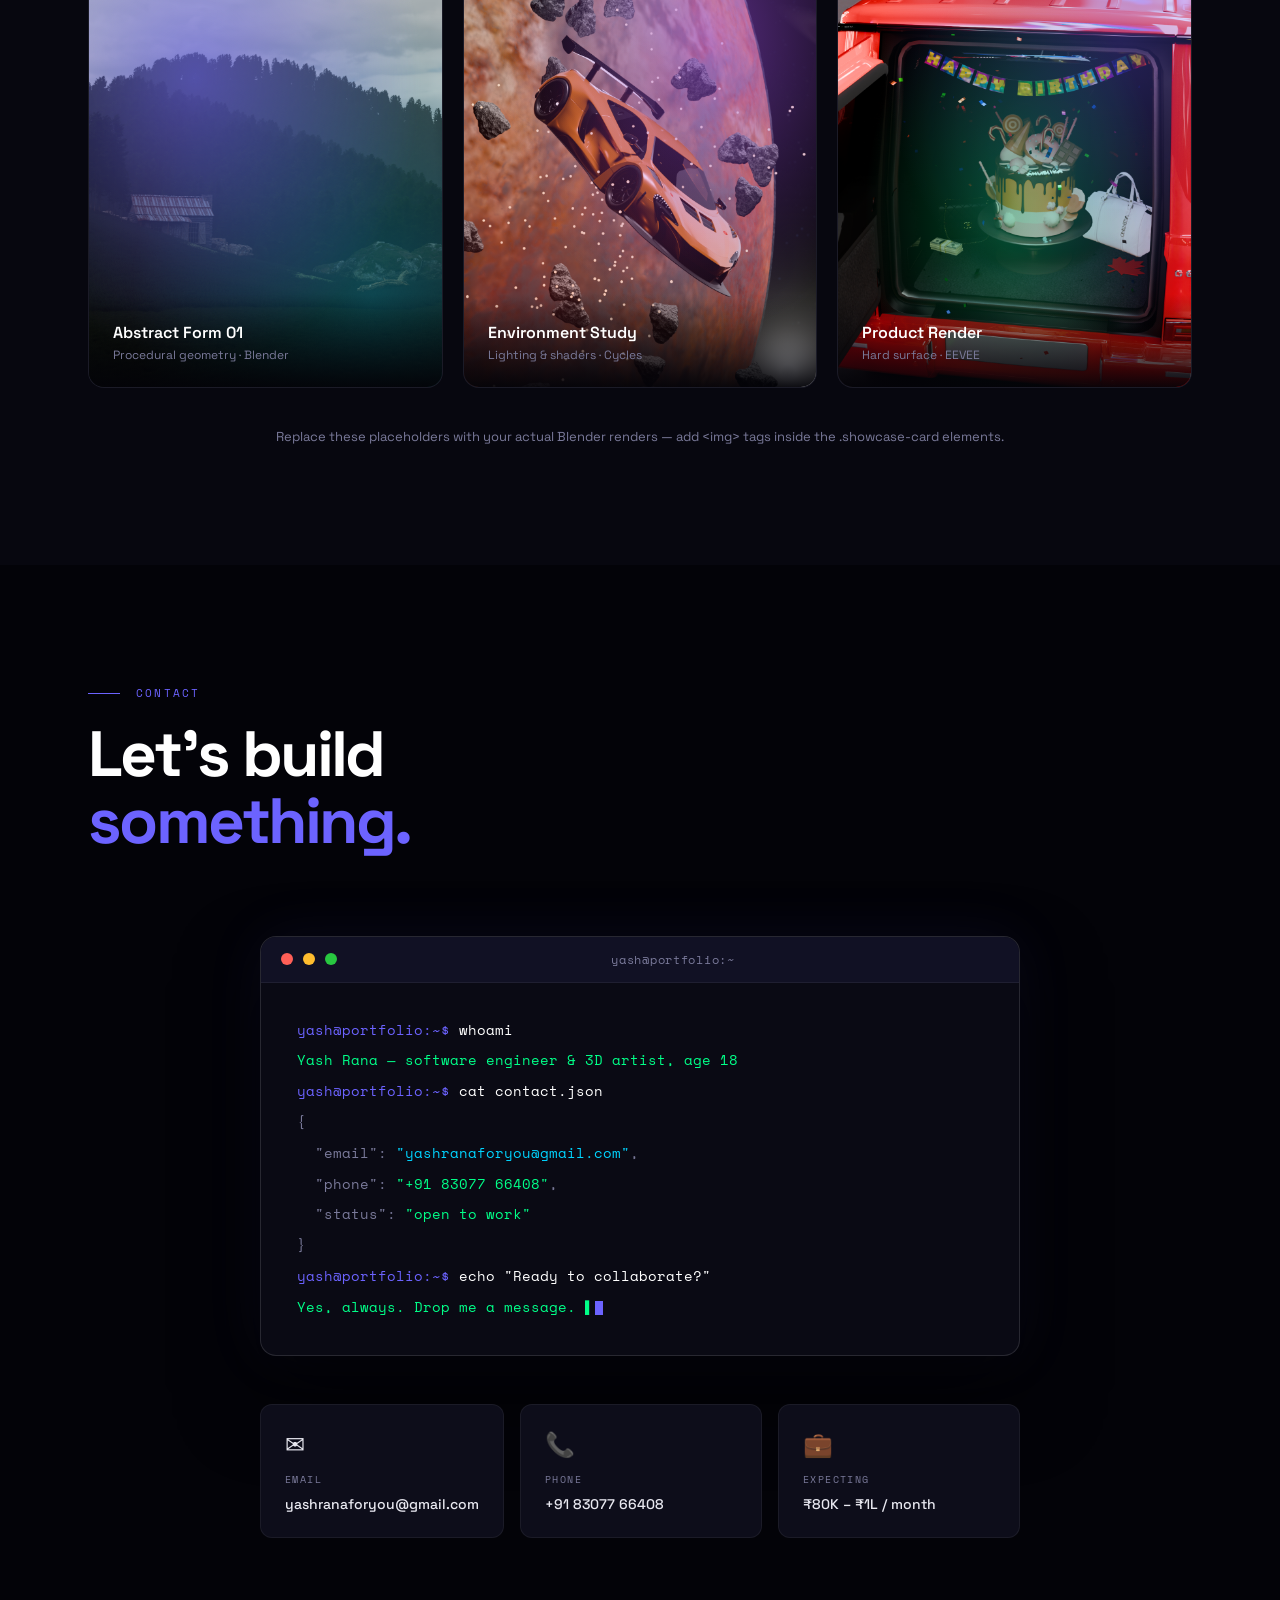
==== commit 8aaf1171: "little" ====
--- a/index.html
+++ b/index.html
@@ -700,11 +700,11 @@
           <div>
             <div class="project-num">01 / 03</div>
             <h3 class="project-title">Project One</h3>
-            <p class="project-desc">A full-stack application pushing the limits of modern web architecture — real-time data, seamless UX, and performance-first engineering at every layer.</p>
+            <p class="project-desc">An interactive product marketing website for a fictional soda brand featuring custom animations, smooth effects, and immersive visual storytelling built with HTML, CSS and JS.</p>
             <div class="project-tech">
-              <span class="tech-badge">React</span>
+              <span class="tech-badge">Html</span>
               <span class="tech-badge">Node.js</span>
-              <span class="tech-badge">TypeScript</span>
+              <span class="tech-badge">CSS</span>
             </div>
           </div>
           <a class="project-link" href="Project1.html">
@@ -723,11 +723,11 @@
           <div>
             <div class="project-num">02 / 03</div>
             <h3 class="project-title">Project Two</h3>
-            <p class="project-desc">An immersive multimedia experience combining dynamic visuals with rich interactivity — designed to captivate and convert from the first frame.</p>
+            <p class="project-desc">A fully modeled 3D spa environment created from a floor plan in Blender, featuring a quality textures and an interactive browser-based model viewer.</p>
             <div class="project-tech">
-              <span class="tech-badge">Python</span>
-              <span class="tech-badge">Docker</span>
-              <span class="tech-badge">JavaScript</span>
+              <span class="tech-badge">Blender</span>
+              <span class="tech-badge">Maya</span>
+              <span class="tech-badge">Canva</span>
             </div>
           </div>
           <a class="project-link" href="P2/Project2.html">
@@ -746,9 +746,9 @@
           <div>
             <div class="project-num">03 / 03</div>
             <h3 class="project-title">Project Three</h3>
-            <p class="project-desc">A precision-engineered tool solving a real problem with elegant architecture — clean API design, thoughtful state management, and pixel-perfect delivery.</p>
+            <p class="project-desc">A modern fashion e-commerce platform with product catalogs, shopping cart functionality, promotional sections, and a clean luxury-inspired user experience.</p>
             <div class="project-tech">
-              <span class="tech-badge">React</span>
+              <span class="tech-badge">html</span>
               <span class="tech-badge">API</span>
               <span class="tech-badge">CSS</span>
             </div>
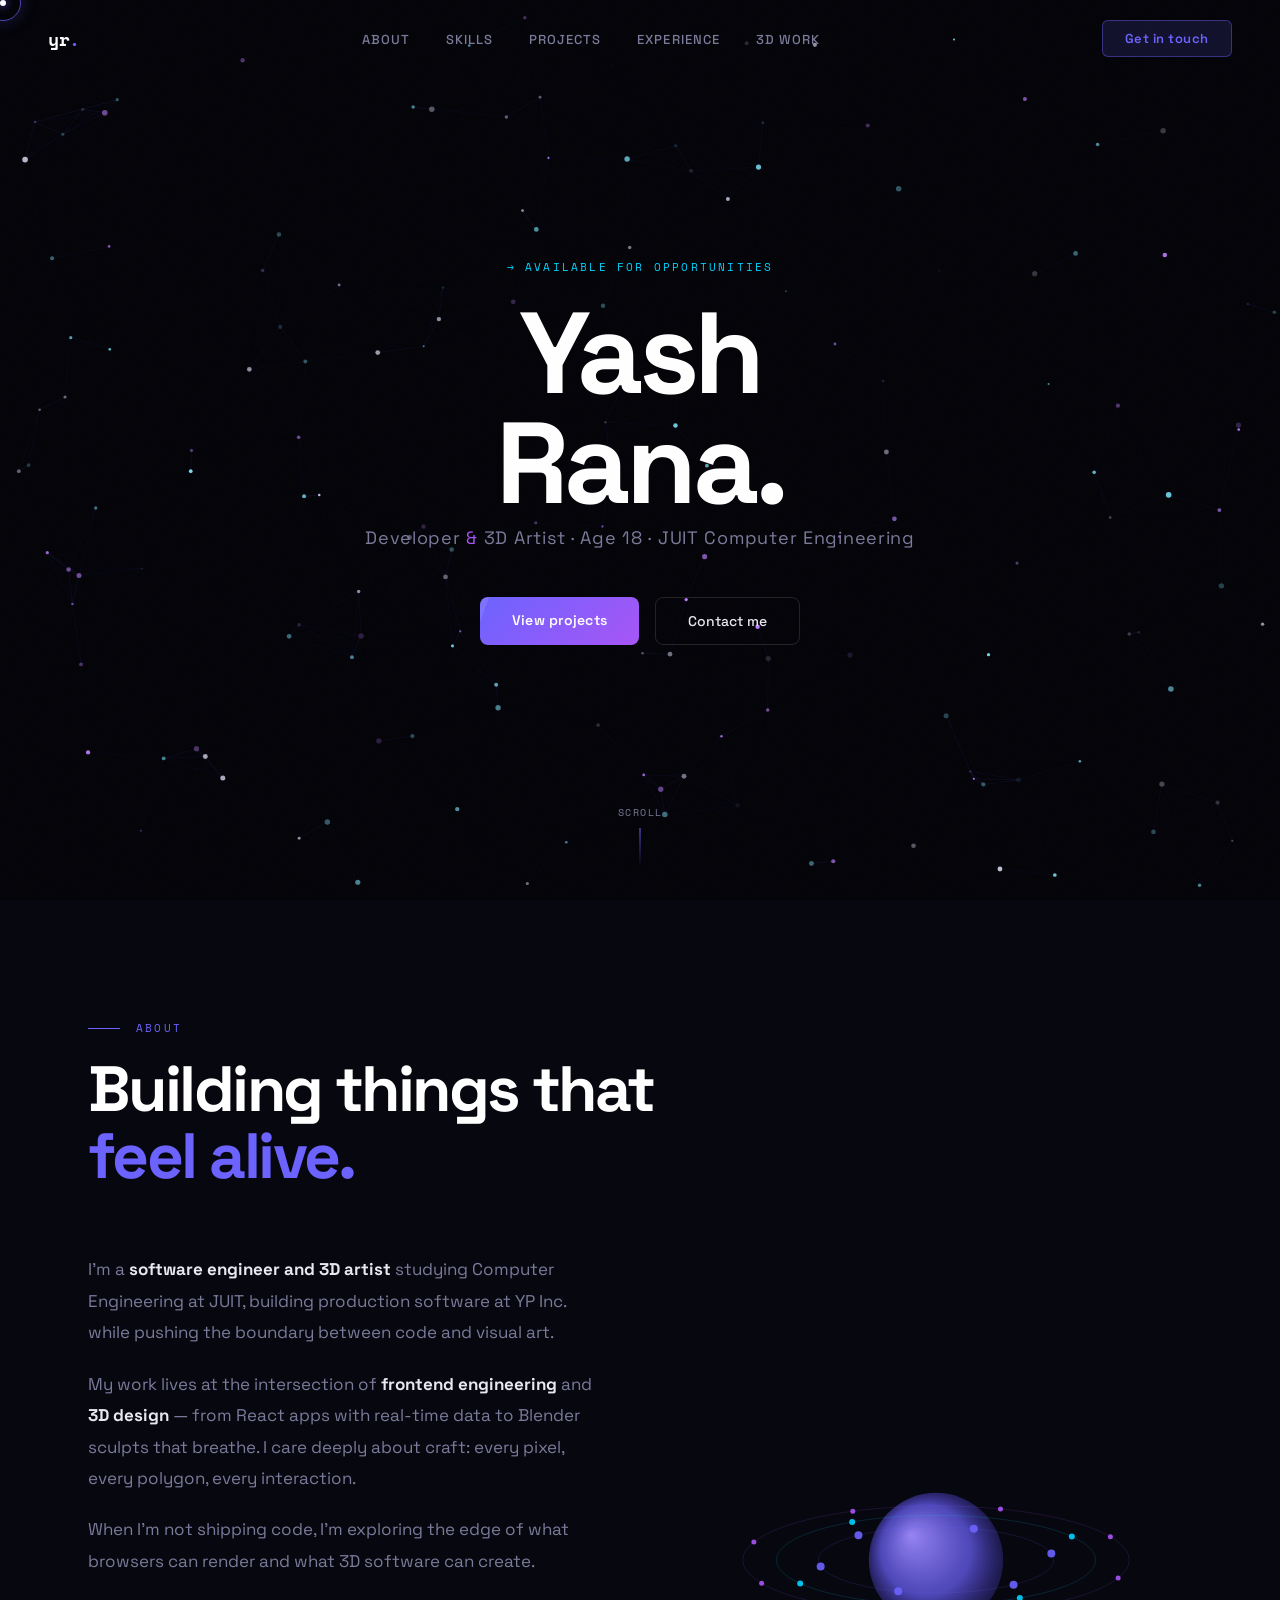
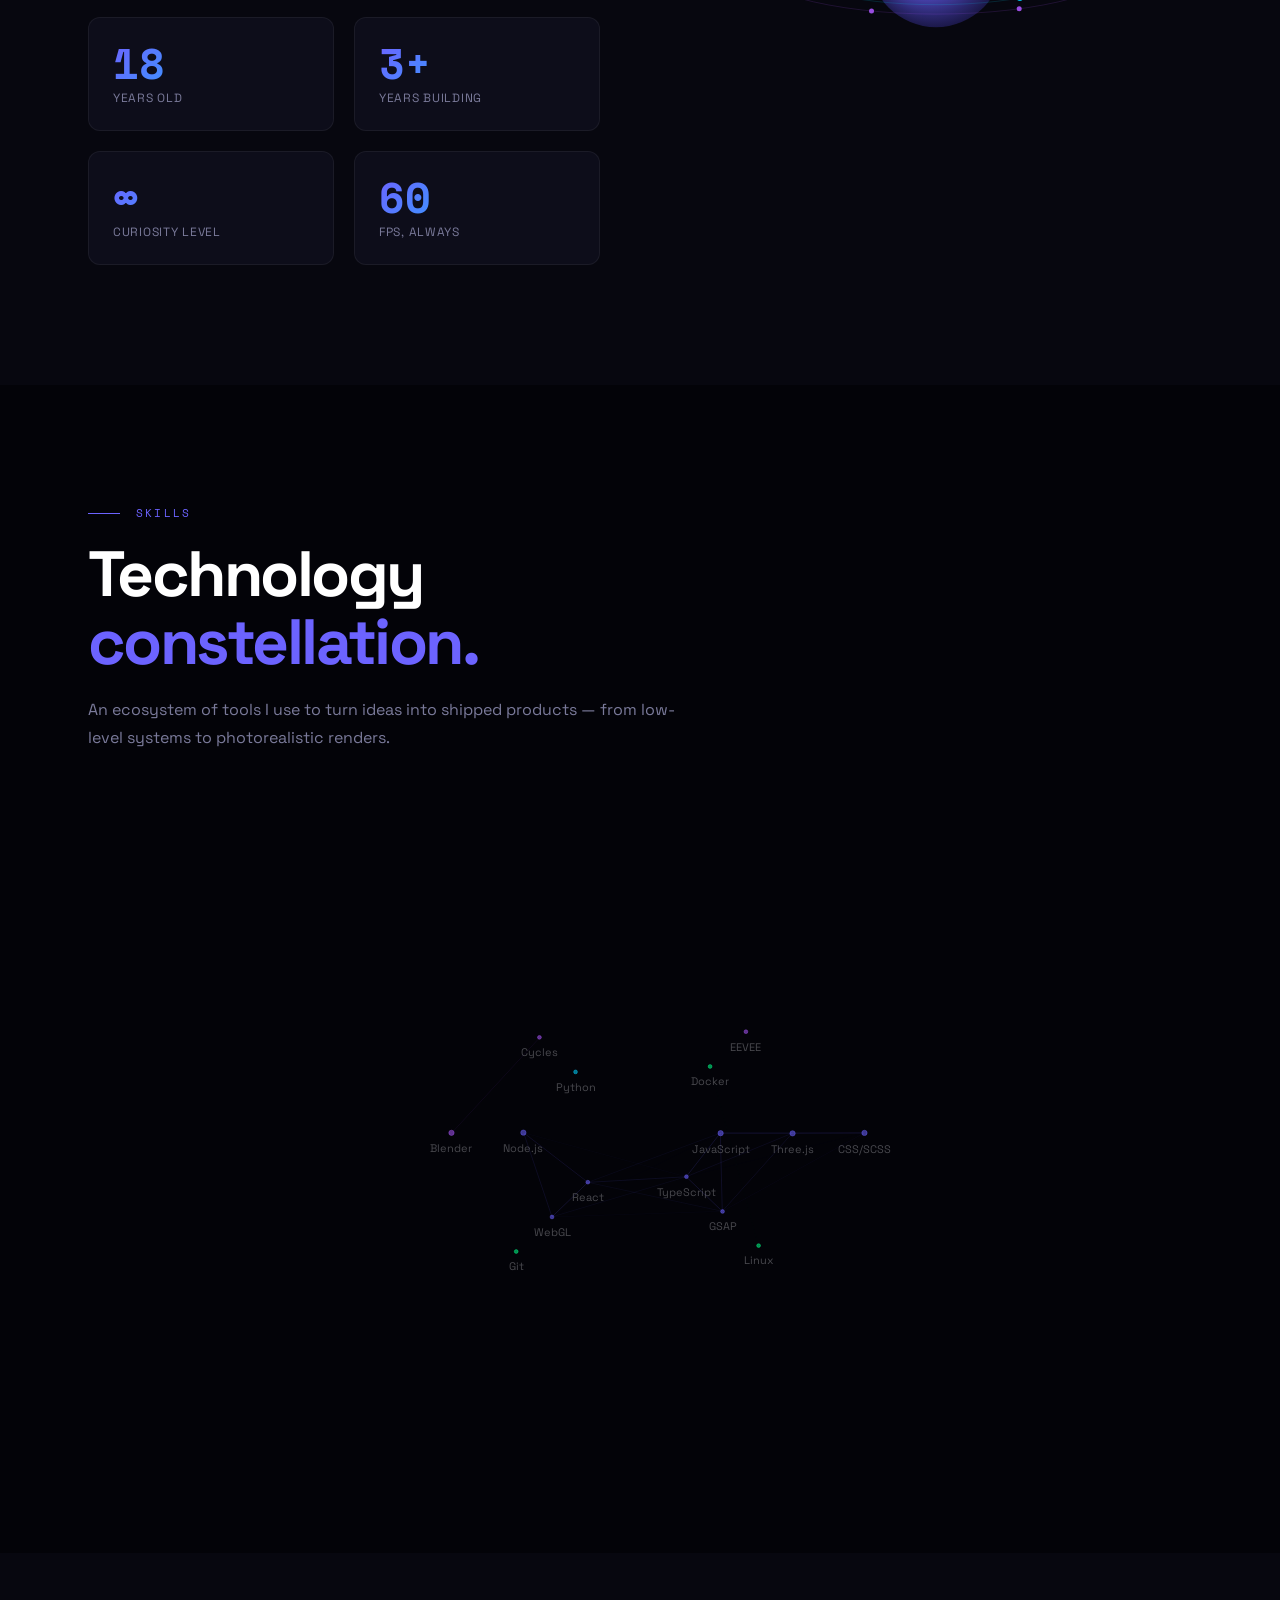
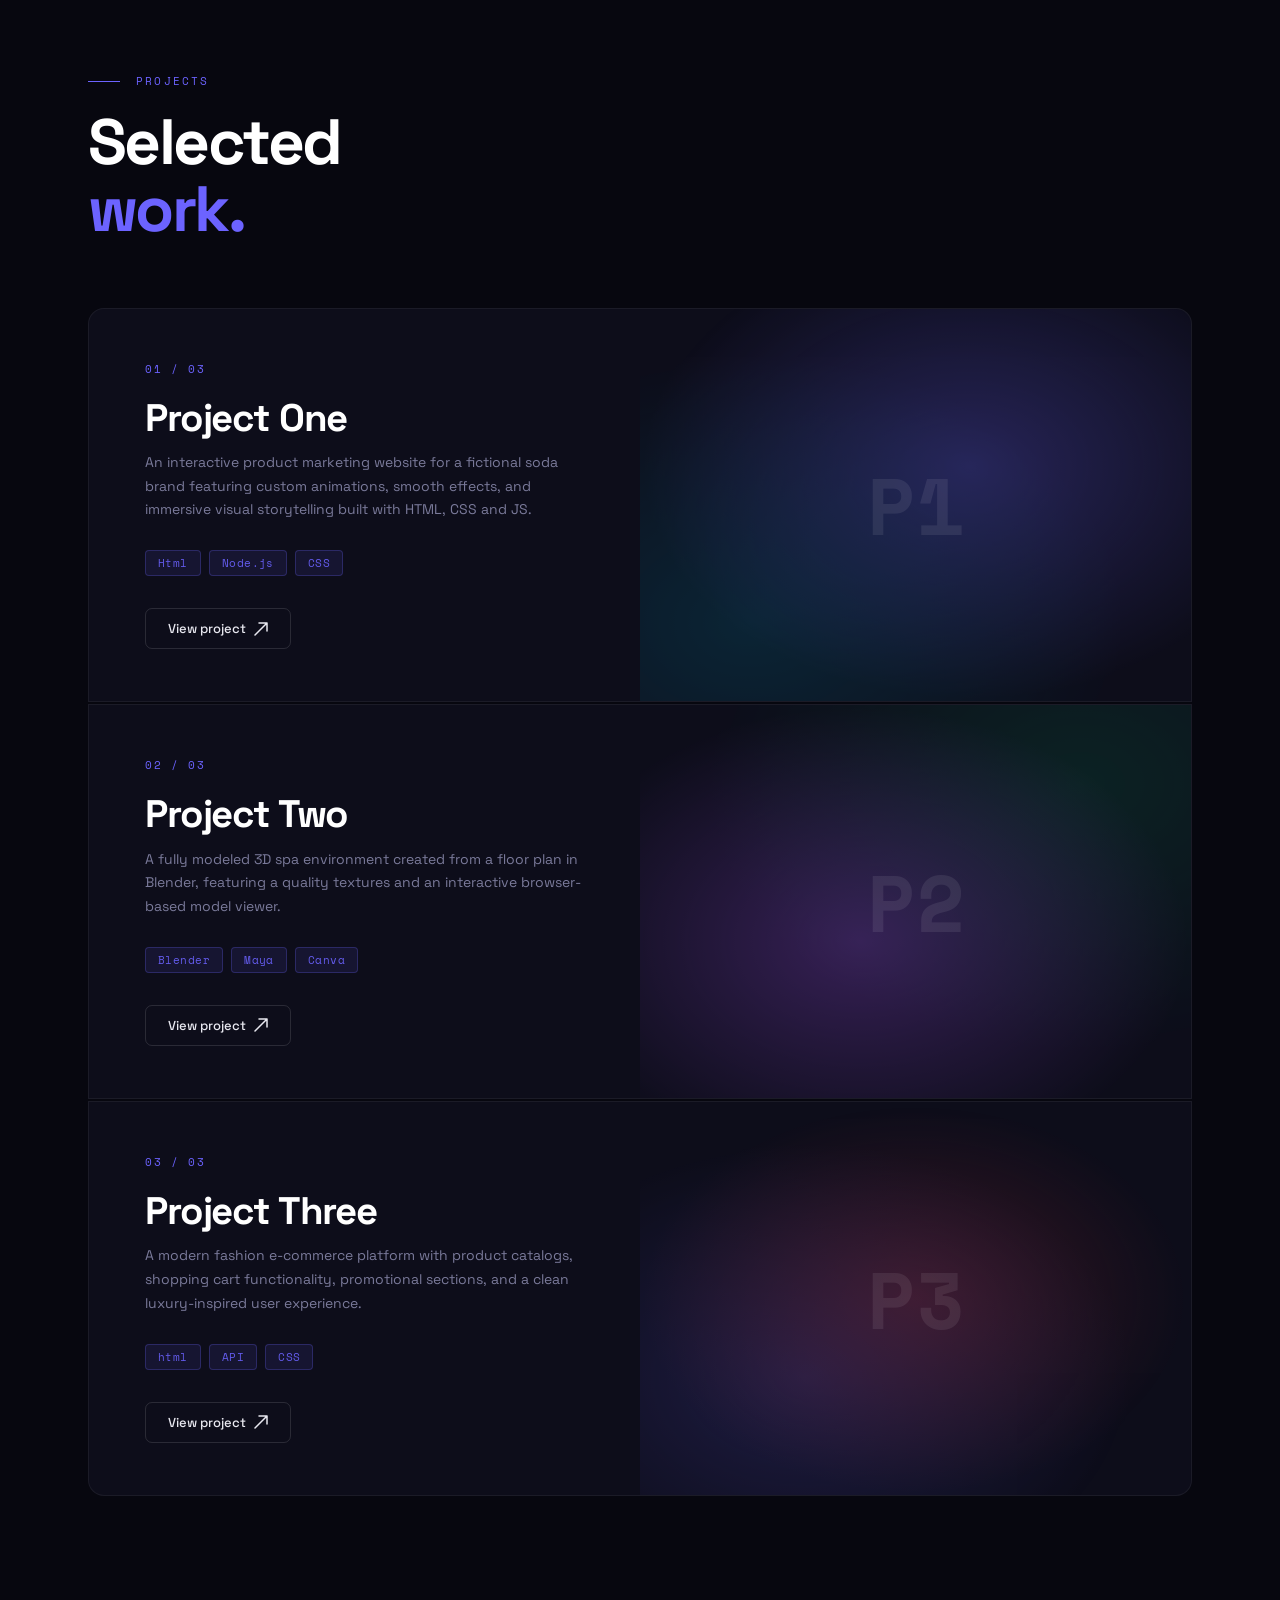
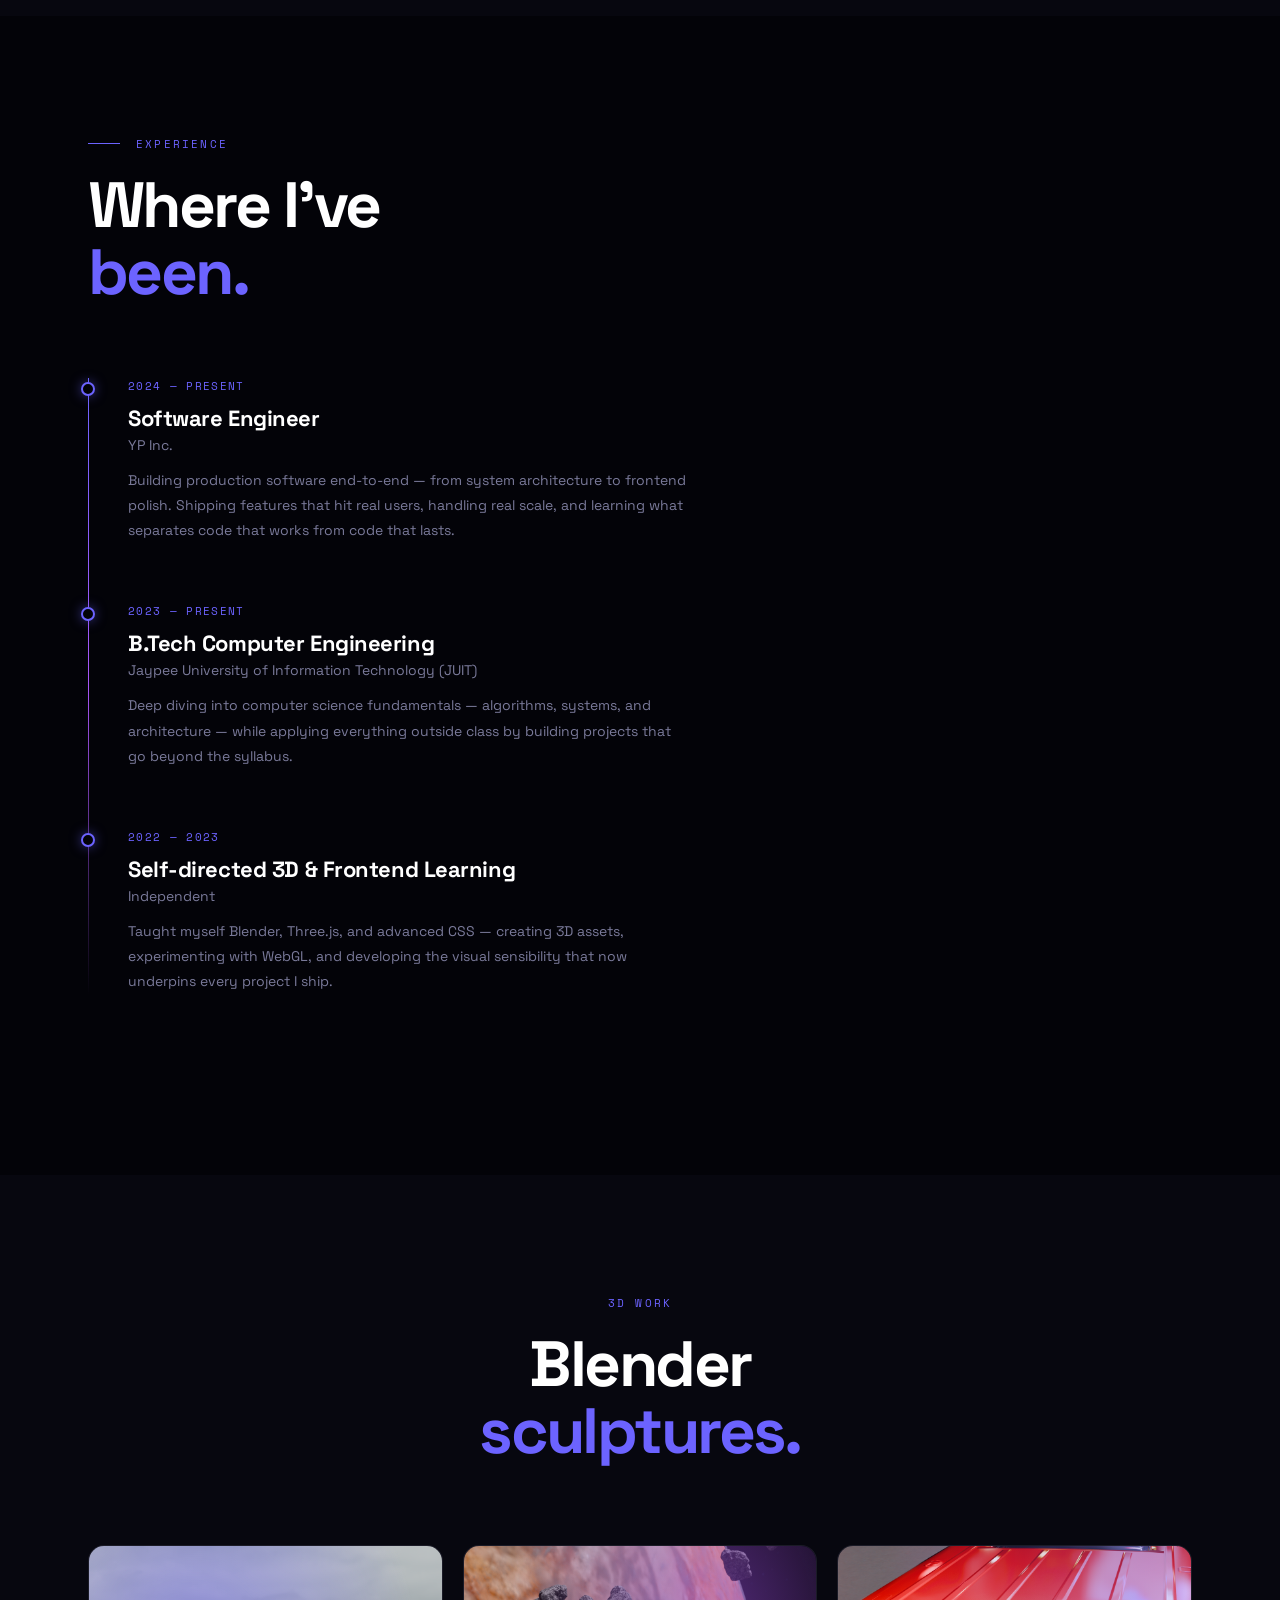
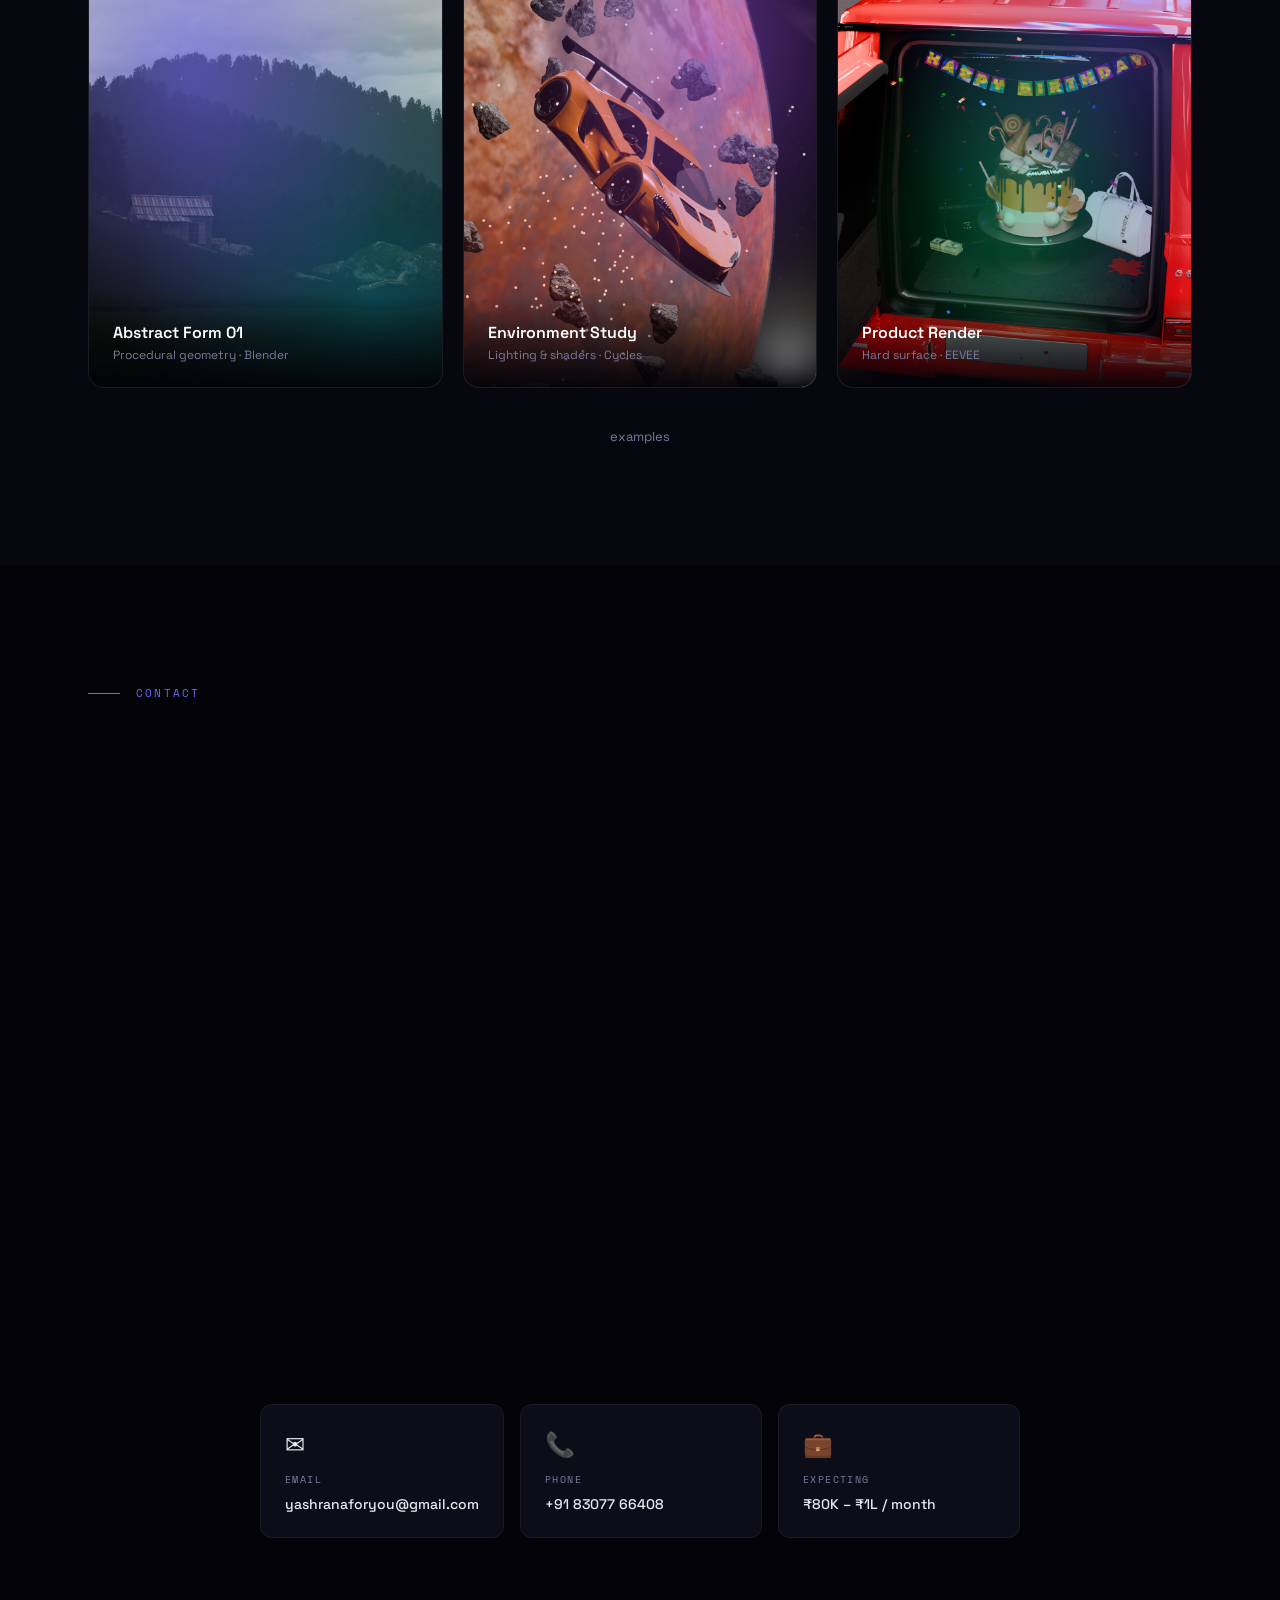
==== commit 13f752b1: "g" ====
--- a/index.html
+++ b/index.html
@@ -840,7 +840,7 @@
       </div>
 
     </div>
-    <p class="reveal" style="text-align:center;margin-top:40px;font-size:13px;color:var(--muted);">Replace these placeholders with your actual Blender renders — add &lt;img&gt; tags inside the .showcase-card elements.</p>
+    <p class="reveal" style="text-align:center;margin-top:40px;font-size:13px;color:var(--muted);">examples</p>
   </div>
 </section>
 
